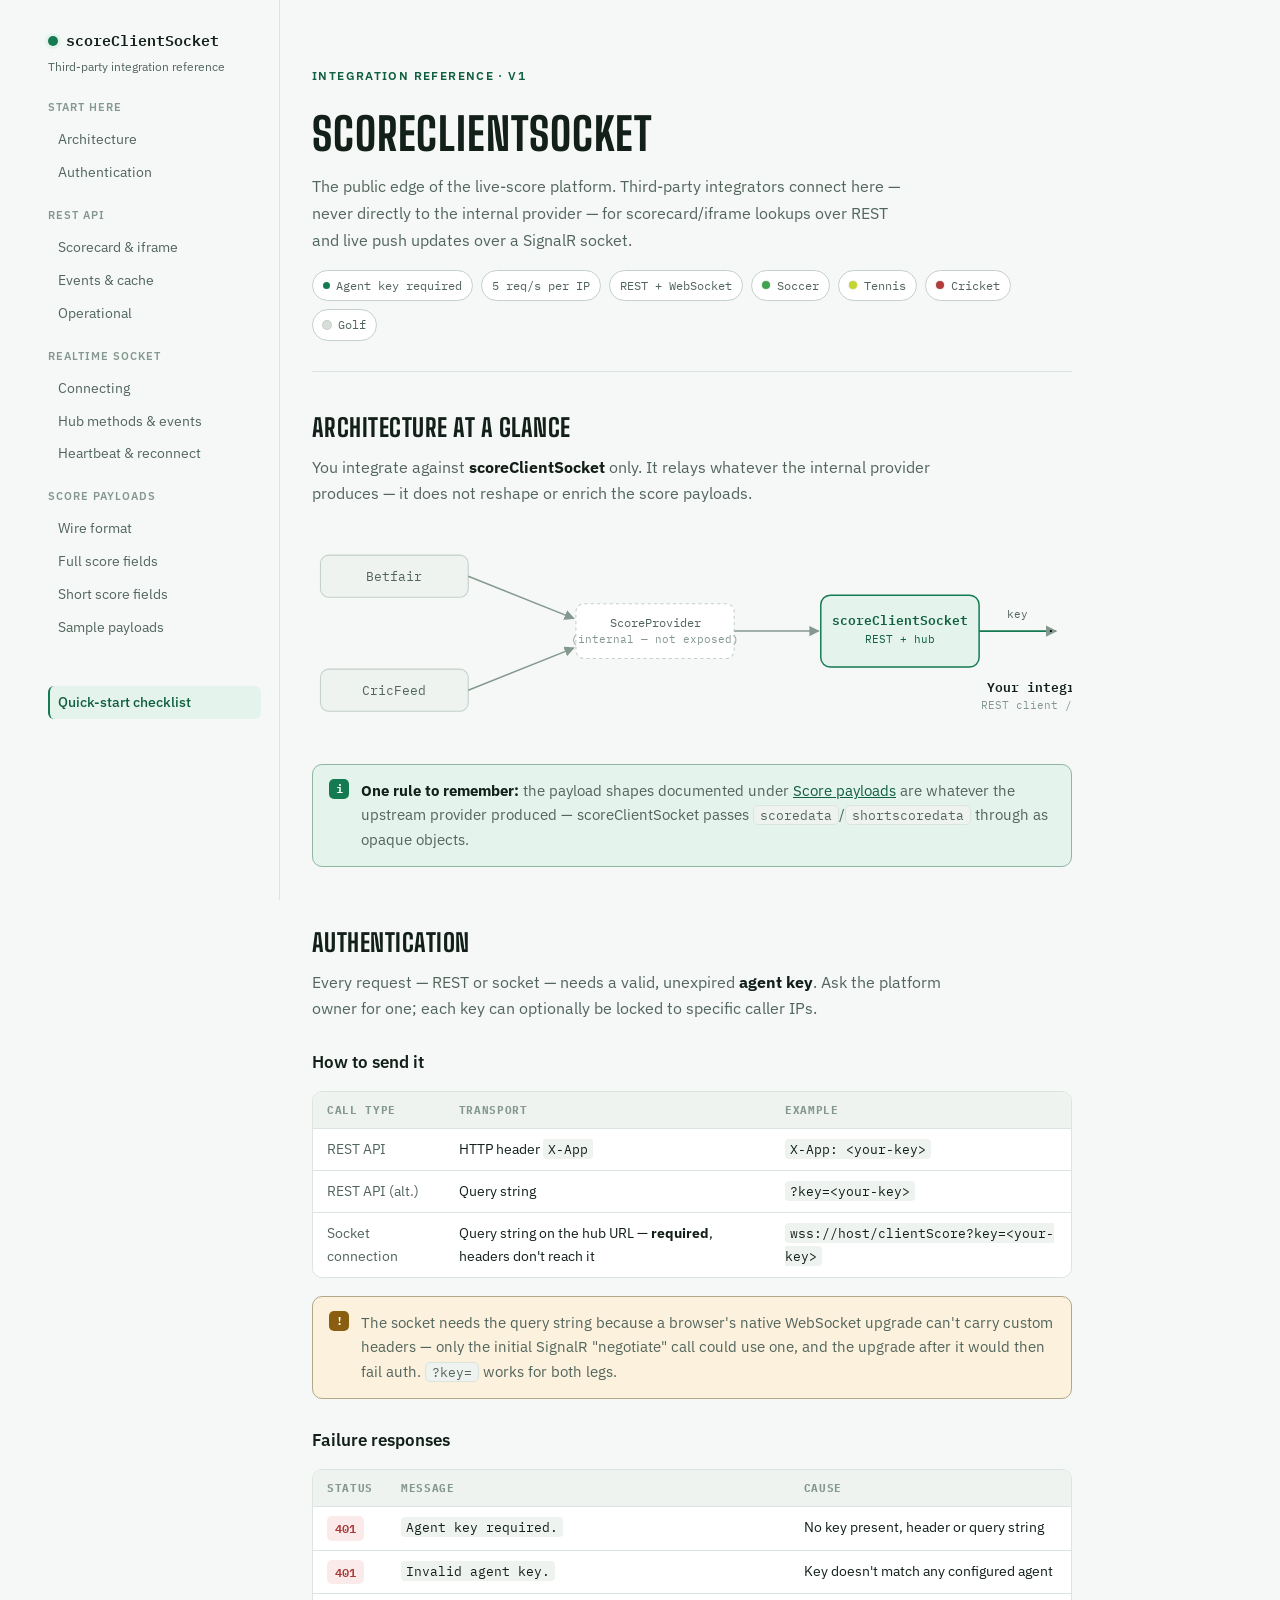
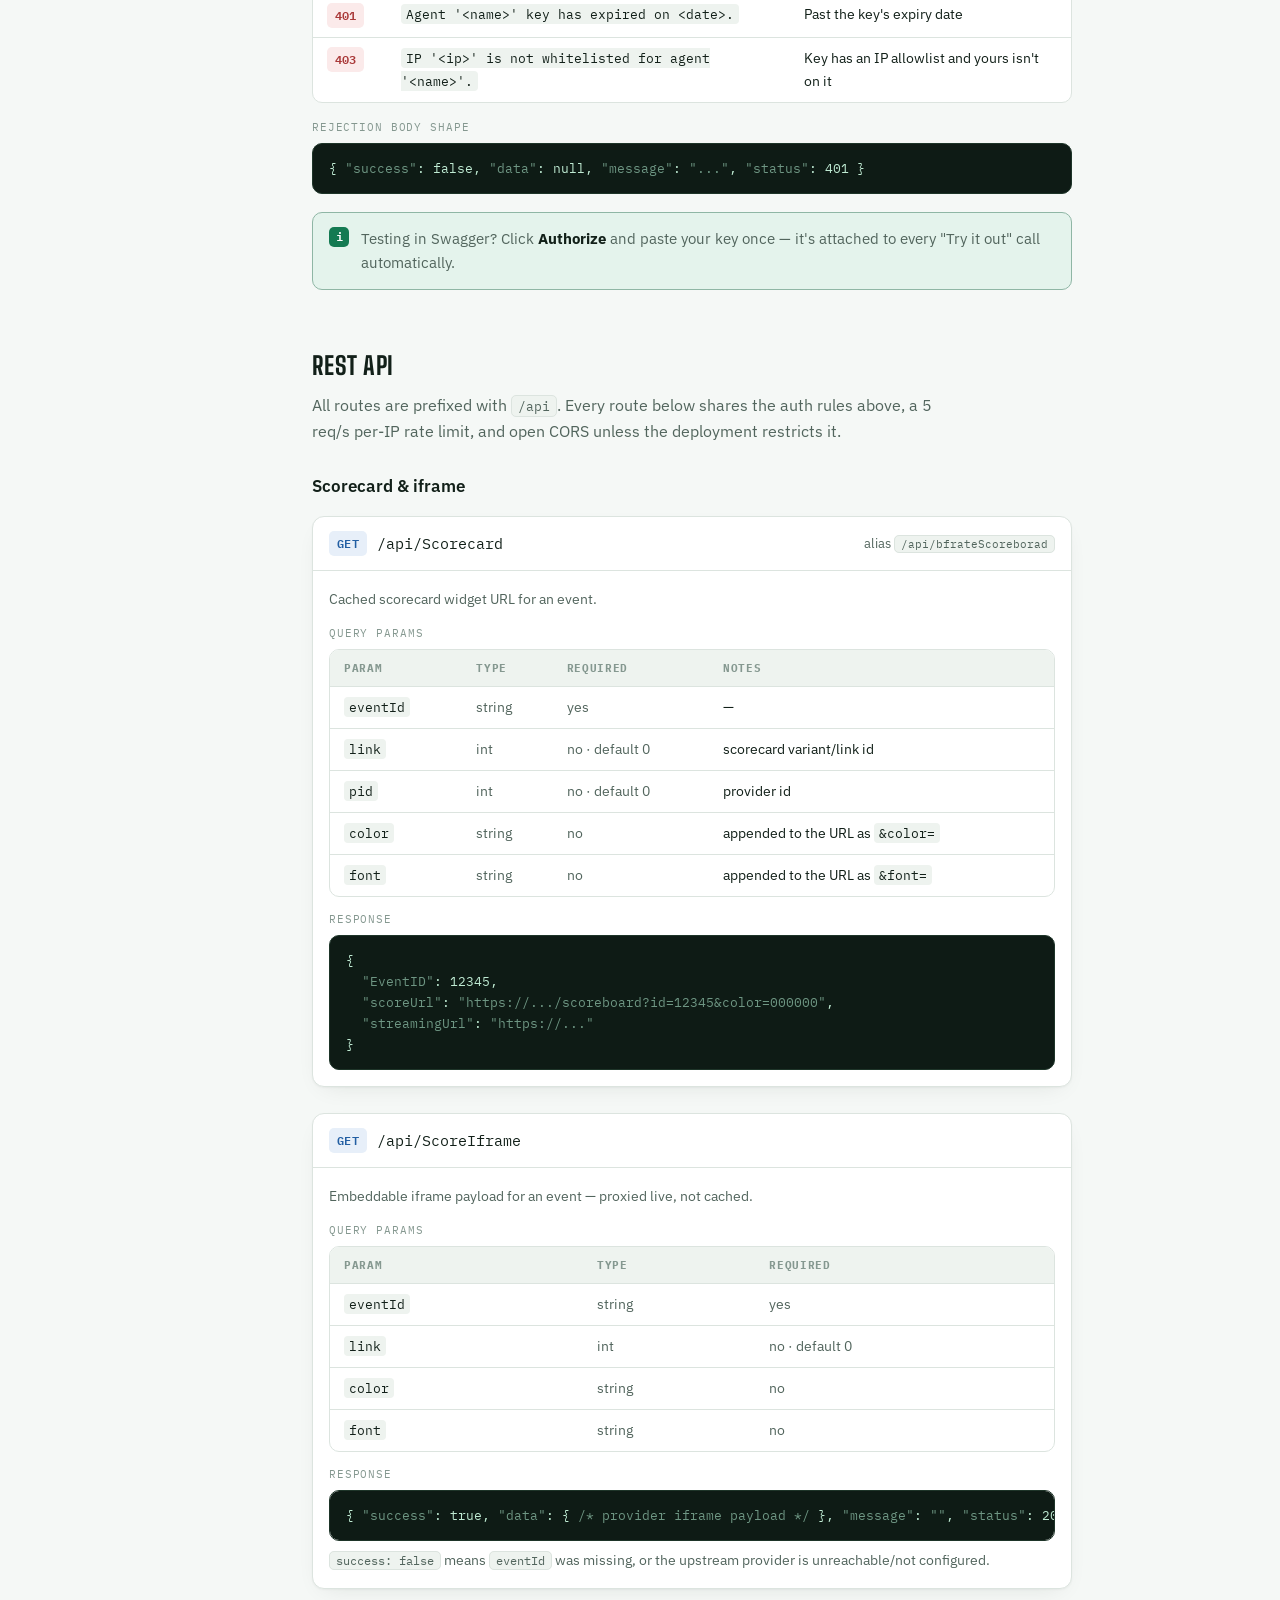
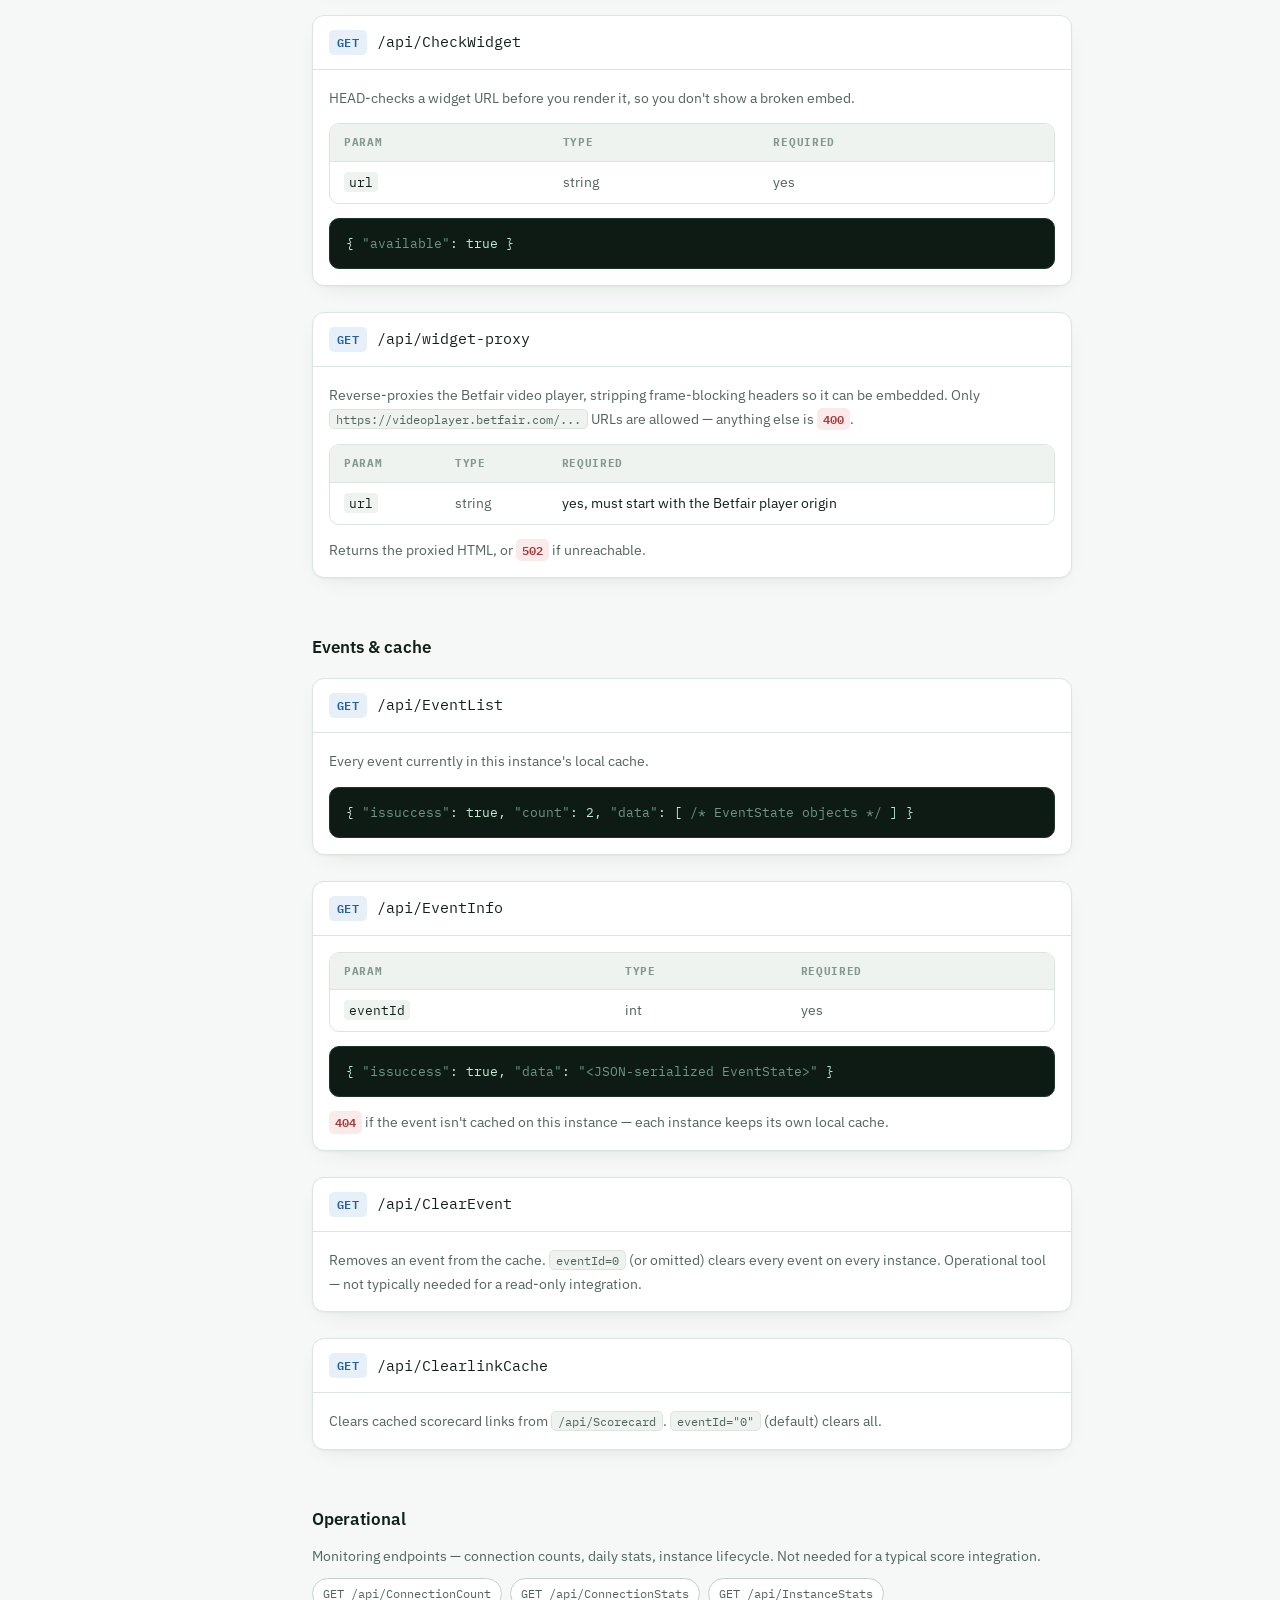
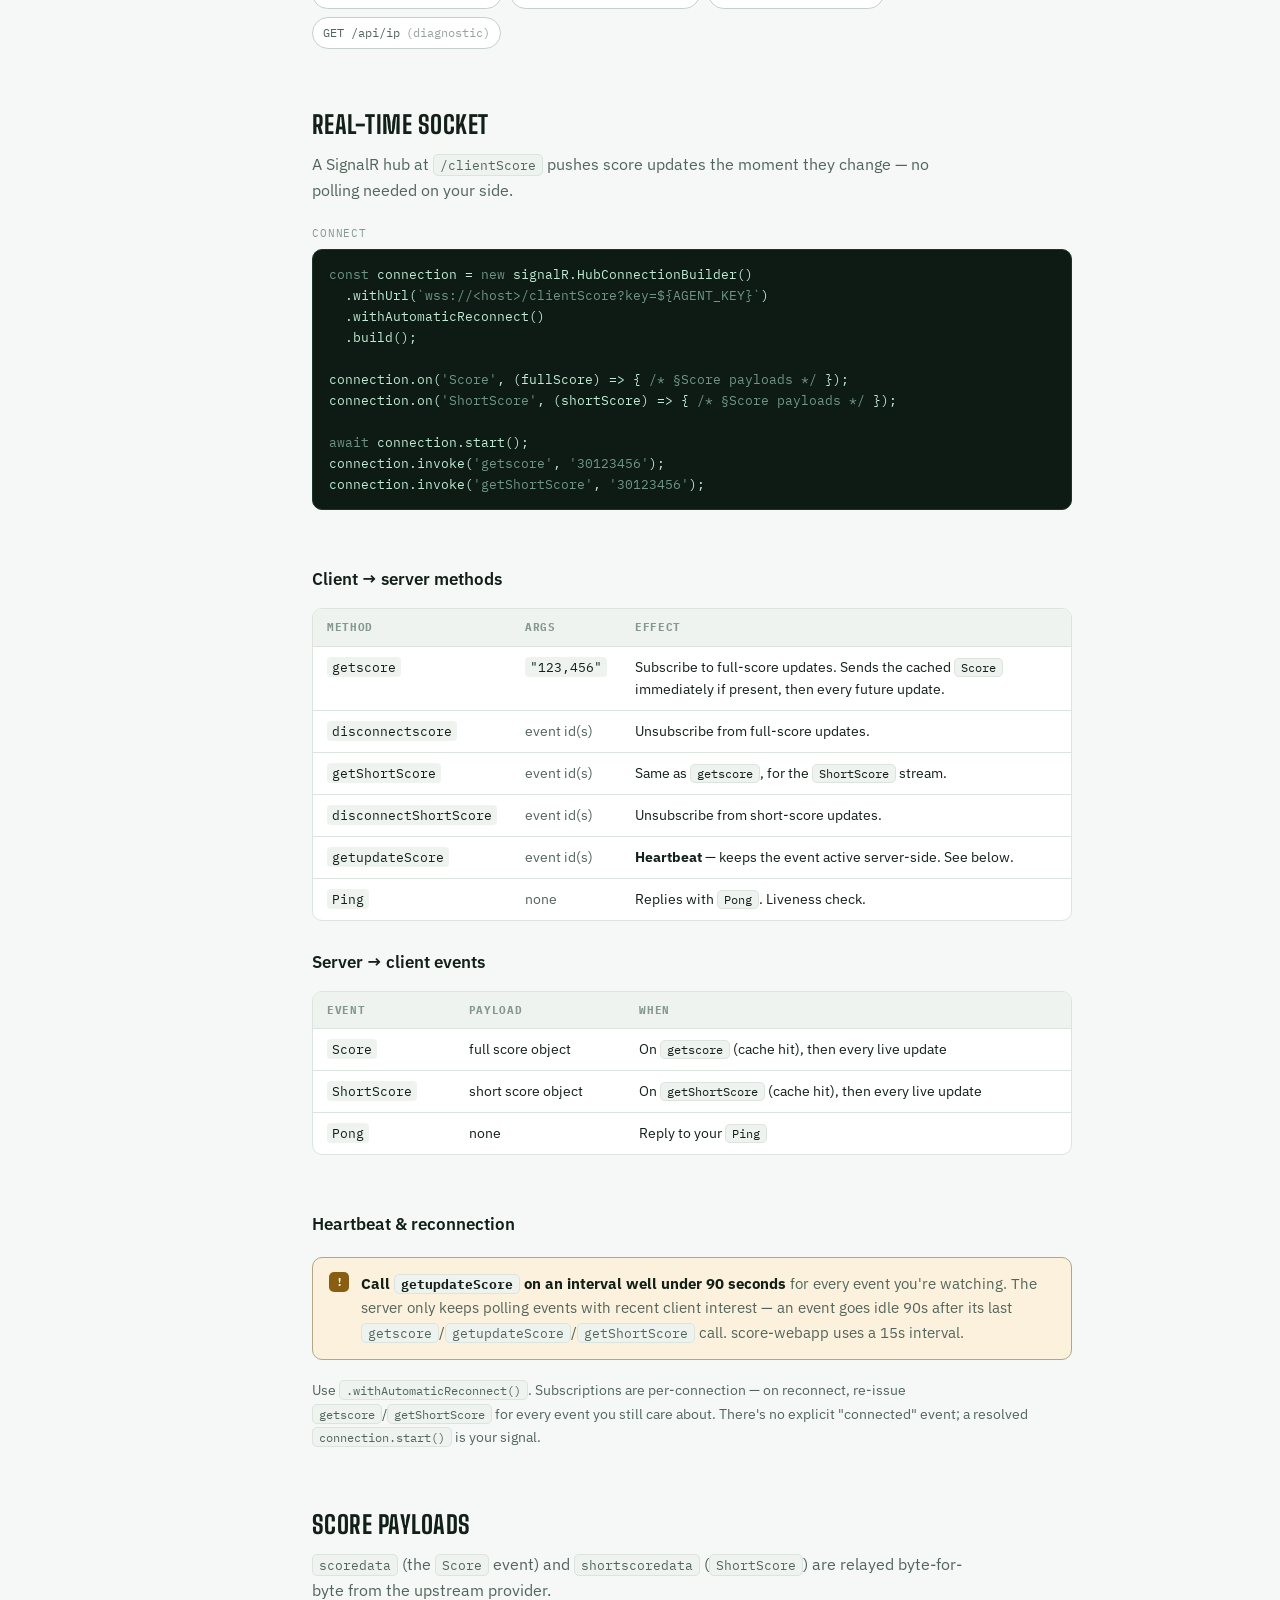
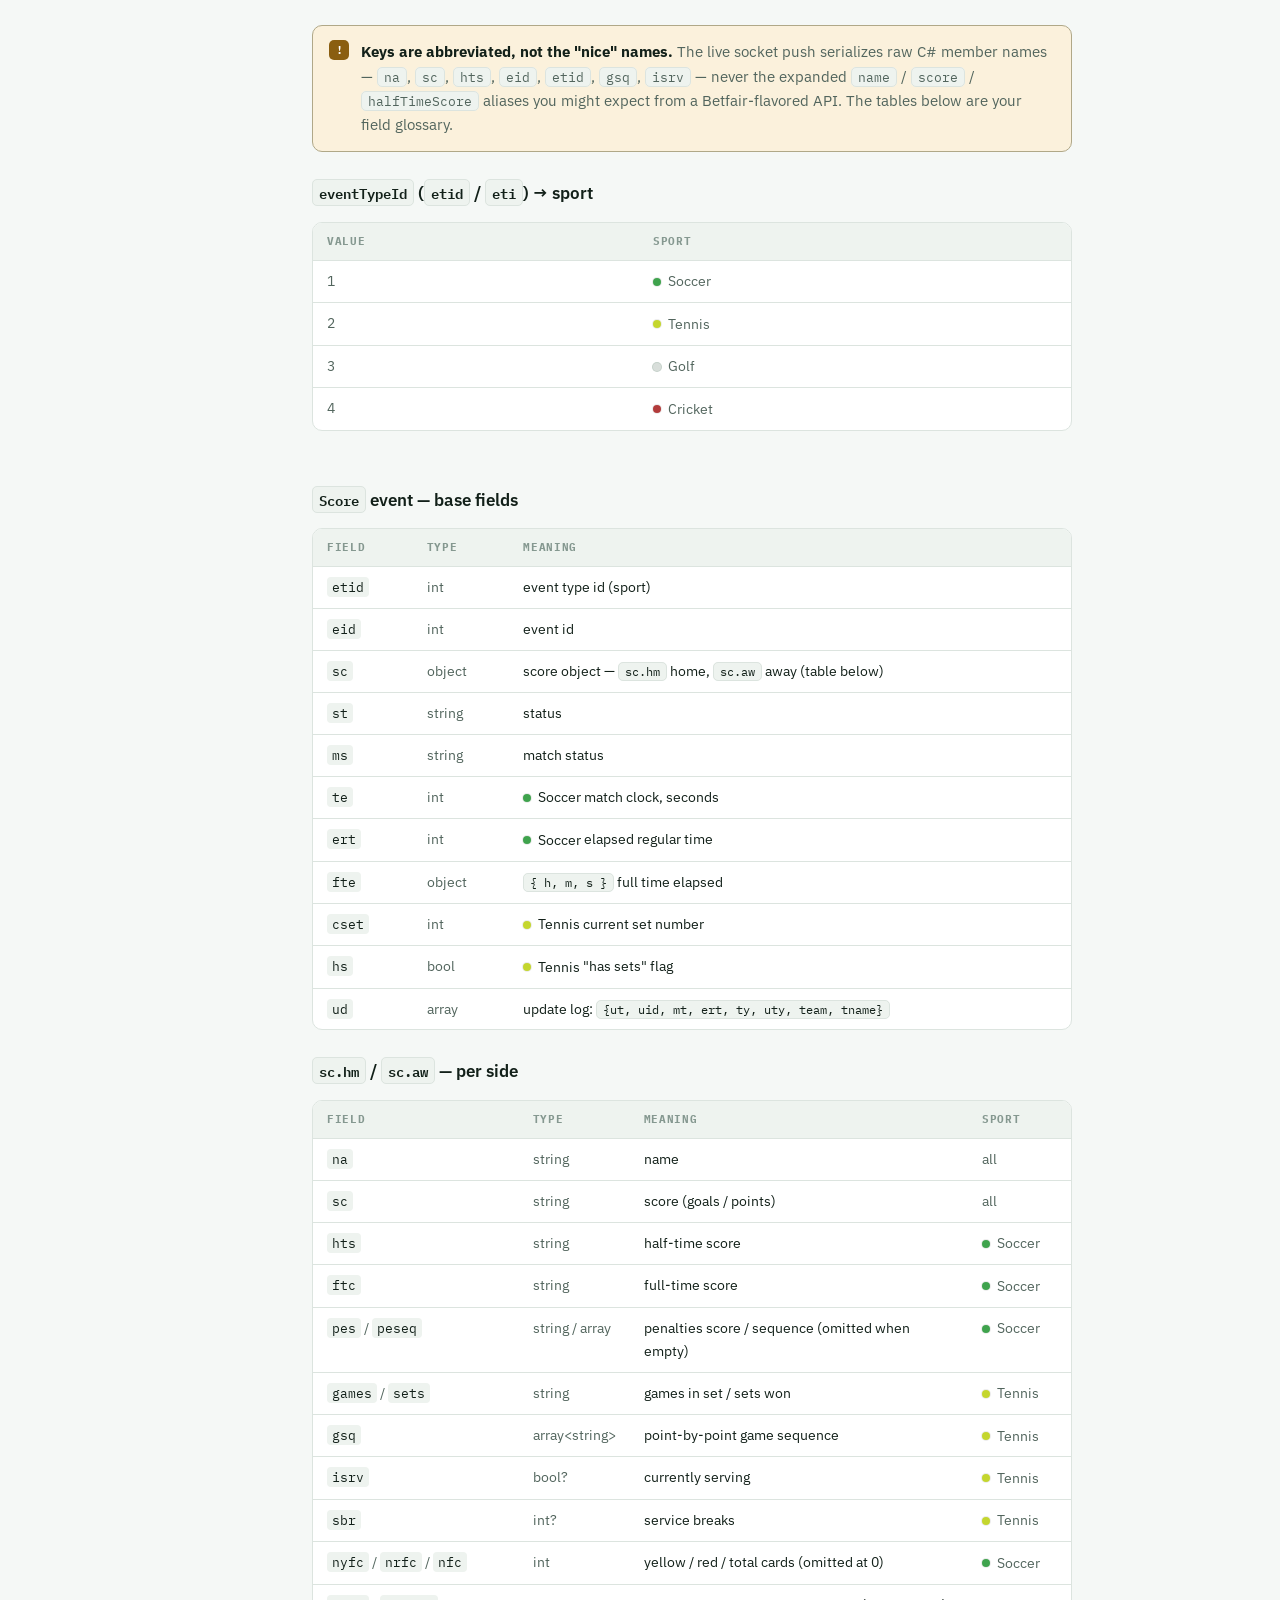
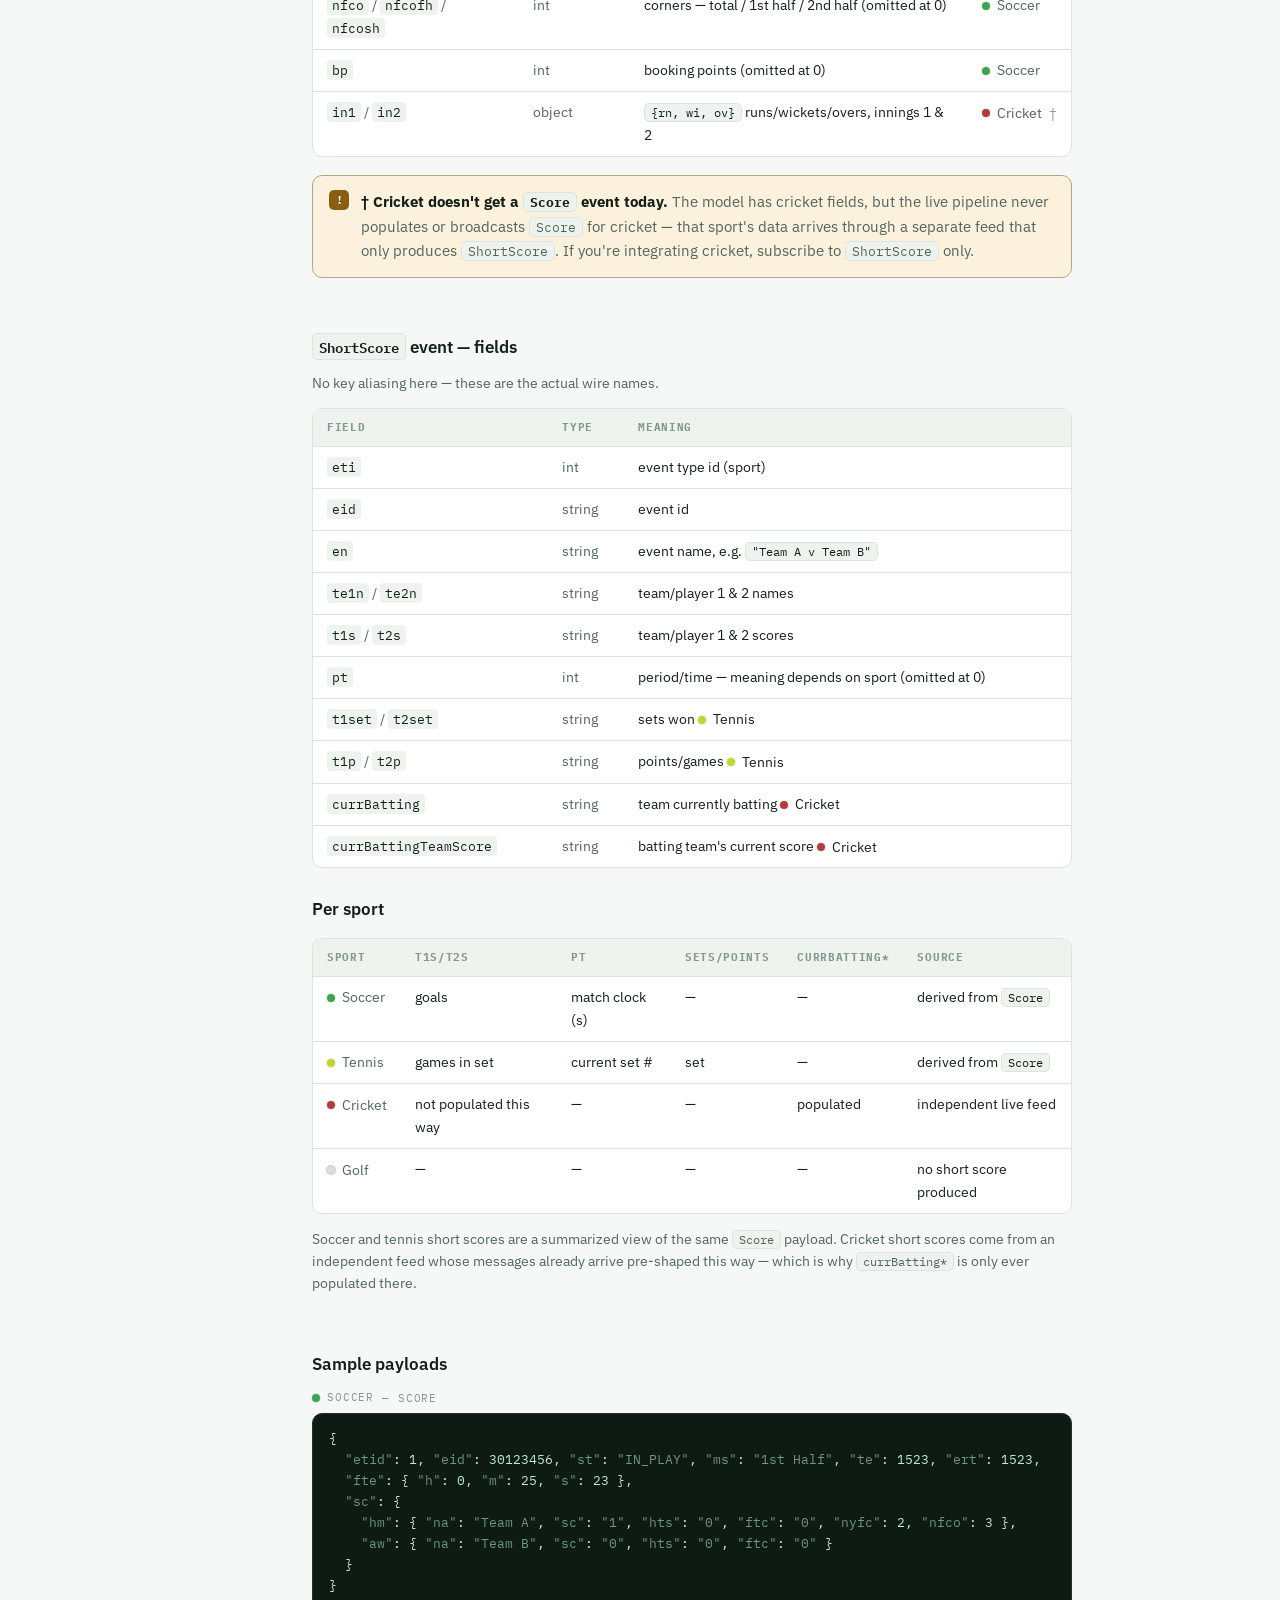
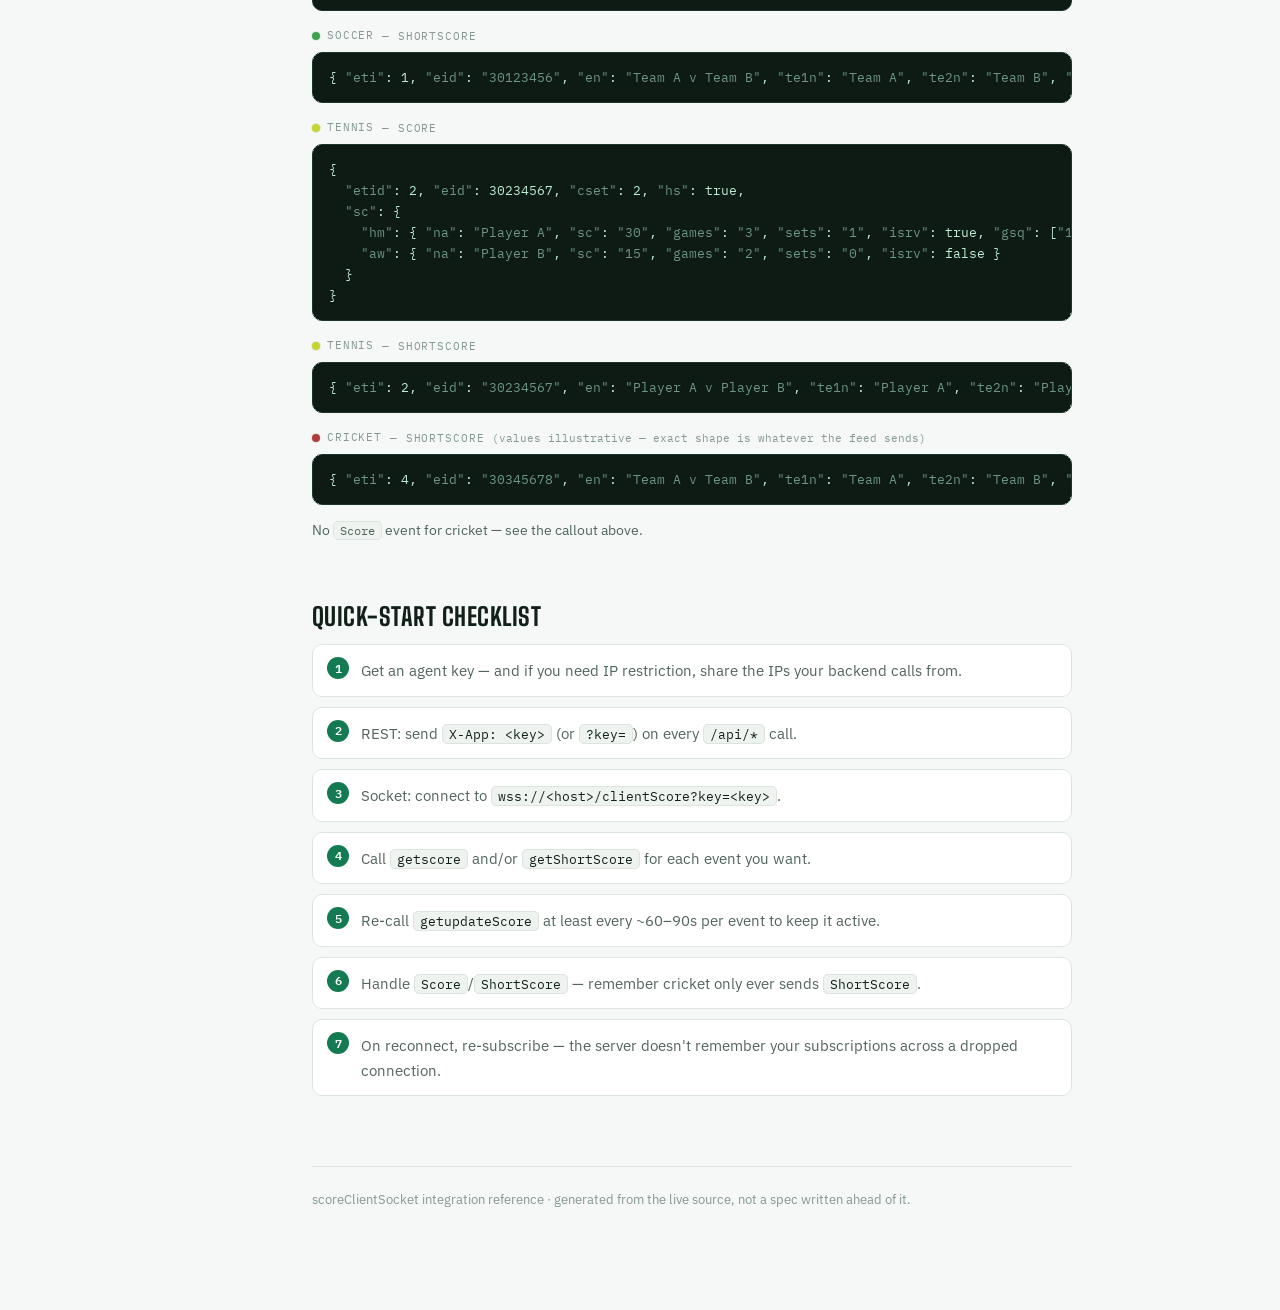
==== scoreClientSocket/wwwroot/docs/index.html @ b29fb724 "Serve the integration reference as a static page at /docs Publishes the third-party integration guid" ====
<!DOCTYPE html>
<html lang="en">
<head>
<meta charset="utf-8" />
<meta name="viewport" content="width=device-width, initial-scale=1" />
<title>scoreClientSocket — Integration Reference</title>
<meta name="description" content="REST + WebSocket integration reference for scoreClientSocket: authentication, endpoints, hub methods, and per-sport full-score / short-score field breakdowns." />
<link rel="preconnect" href="https://fonts.googleapis.com">
<link rel="stylesheet" href="https://fonts.googleapis.com/css2?family=Big+Shoulders:wght@600;700;800&family=IBM+Plex+Sans:ital,wght@0,400;0,500;0,600;1,400&family=IBM+Plex+Mono:wght@400;500;600&display=swap">
<style>
  :root{
    color-scheme: light dark;
    --ground:#F5F8F6; --surface:#FFFFFF; --surface-alt:#EEF3EF;
    --ink:#122019; --ink-muted:#52655D; --ink-faint:#859890;
    --border:#DCE4DF; --border-strong:#C4D0C9;
    --accent:#147A52; --accent-strong:#0F5F40; --accent-soft:#E4F3EC; --accent-ink:#FFFFFF;
    --code-bg:#0E1B15; --code-ink:#BFEBD3; --code-ink-dim:#6E9683; --code-border:#1E3529;
    --danger:#A93838; --danger-soft:#FBEAEA;
    --warning:#8A5E10; --warning-soft:#FBF1DC;
    --method-get:#235FA3; --method-get-soft:#E7EFF9;
    --shadow: 0 1px 2px rgba(18,32,25,.04), 0 8px 24px -12px rgba(18,32,25,.12);
    --font-display:'Big Shoulders', 'Arial Narrow', sans-serif;
    --font-body:'IBM Plex Sans', -apple-system, 'Segoe UI', sans-serif;
    --font-mono:'IBM Plex Mono', ui-monospace, 'SFMono-Regular', Consolas, monospace;
  }
  @media (prefers-color-scheme: dark){
    :root:not([data-theme="light"]){
      --ground:#0B1512; --surface:#101C17; --surface-alt:#152220;
      --ink:#E6F2EB; --ink-muted:#93A79C; --ink-faint:#5E7268;
      --border:#213229; --border-strong:#2C4136;
      --accent:#39CB8B; --accent-strong:#5EDDA3; --accent-soft:#123321; --accent-ink:#052013;
      --code-bg:#060F0B; --code-ink:#8FE6B6; --code-ink-dim:#4C7561; --code-border:#1B3327;
      --danger:#E58686; --danger-soft:#331A1B;
      --warning:#DDB35B; --warning-soft:#302511;
      --method-get:#79ADEE; --method-get-soft:#132235;
      --shadow: 0 1px 2px rgba(0,0,0,.3), 0 12px 28px -14px rgba(0,0,0,.55);
    }
  }
  :root[data-theme="dark"]{
    --ground:#0B1512; --surface:#101C17; --surface-alt:#152220;
    --ink:#E6F2EB; --ink-muted:#93A79C; --ink-faint:#5E7268;
    --border:#213229; --border-strong:#2C4136;
    --accent:#39CB8B; --accent-strong:#5EDDA3; --accent-soft:#123321; --accent-ink:#052013;
    --code-bg:#060F0B; --code-ink:#8FE6B6; --code-ink-dim:#4C7561; --code-border:#1B3327;
    --danger:#E58686; --danger-soft:#331A1B;
    --warning:#DDB35B; --warning-soft:#302511;
    --method-get:#79ADEE; --method-get-soft:#132235;
    --shadow: 0 1px 2px rgba(0,0,0,.3), 0 12px 28px -14px rgba(0,0,0,.55);
  }

  *{box-sizing:border-box;}
  html,body{ height:100%; }
  body{
    margin:0; background:var(--ground); color:var(--ink);
    font-family:var(--font-body); font-size:16px; line-height:1.65;
    -webkit-font-smoothing:antialiased;
  }
  a{ color:var(--accent-strong); }
  a:focus-visible, button:focus-visible, summary:focus-visible{ outline:2px solid var(--accent); outline-offset:2px; }
  h1,h2,h3,h4{ font-family:var(--font-display); font-weight:700; text-transform:uppercase; letter-spacing:.02em; text-wrap:balance; color:var(--ink); margin:0; }
  code, pre, .mono{ font-family:var(--font-mono); }
  .visually-hidden{ position:absolute; width:1px;height:1px;overflow:hidden;clip:rect(0,0,0,0); }

  /* ---------- Shell layout ---------- */
  .shell{ display:grid; grid-template-columns: 260px minmax(0,1fr); max-width:1240px; margin:0 auto; }
  @media (max-width: 900px){ .shell{ grid-template-columns: 1fr; } .sidenav{ display:none; } }

  .sidenav{
    position:sticky; top:0; align-self:start; height:100vh; overflow-y:auto;
    padding:28px 18px 40px 28px; border-right:1px solid var(--border);
  }
  .brand{ display:flex; align-items:baseline; gap:8px; margin-bottom:4px; }
  .brand .mark{ width:10px;height:10px;border-radius:50%;background:var(--accent); box-shadow:0 0 0 3px var(--accent-soft); flex:none; }
  .brand-name{ font-family:var(--font-mono); font-weight:600; font-size:.95rem; color:var(--ink); text-decoration:none; }
  .brand-tag{ font-size:.75rem; color:var(--ink-muted); margin:0 0 22px; }

  .navgroup{ margin-bottom:18px; }
  .navgroup-label{ font-size:.68rem; letter-spacing:.09em; text-transform:uppercase; color:var(--ink-faint); font-weight:600; margin:0 0 6px; }
  .navgroup a{
    display:block; font-size:.87rem; color:var(--ink-muted); text-decoration:none;
    padding:5px 8px; border-radius:6px; border-left:2px solid transparent;
  }
  .navgroup a:hover{ color:var(--ink); background:var(--surface-alt); }
  .navgroup a.active{ color:var(--accent-strong); border-left-color:var(--accent); background:var(--accent-soft); font-weight:500; }

  main{ padding: 28px 32px 100px; min-width:0; }
  .content{ max-width:760px; }

  /* ---------- Masthead ---------- */
  .masthead{
    display:flex; flex-direction:column; gap:16px; padding:26px 0 30px; border-bottom:1px solid var(--border); margin-bottom:36px;
  }
  .eyebrow{ font-size:.72rem; letter-spacing:.12em; text-transform:uppercase; color:var(--accent-strong); font-weight:600; }
  .masthead h1{ font-size:clamp(2.1rem,4vw,2.8rem); line-height:1; }
  .masthead p.lede{ font-family:var(--font-body); text-transform:none; letter-spacing:normal; font-weight:400; color:var(--ink-muted); font-size:1.02rem; max-width:60ch; margin:0; }
  .pillrow{ display:flex; flex-wrap:wrap; gap:8px; }
  .pill{
    display:inline-flex; align-items:center; gap:6px; font-family:var(--font-mono); font-size:.75rem;
    padding:5px 10px; border-radius:999px; border:1px solid var(--border-strong); color:var(--ink-muted); background:var(--surface);
  }
  .pill .dot{ width:7px;height:7px;border-radius:50%; flex:none; }

  /* ---------- Sections ---------- */
  section{ scroll-margin-top:24px; margin-bottom:56px; }
  section > h2{ font-size:1.55rem; margin-bottom:6px; }
  .section-intro{ color:var(--ink-muted); max-width:66ch; margin:0 0 22px; font-size:.97rem; }
  h3.sub{ font-family:var(--font-body); text-transform:none; letter-spacing:normal; font-weight:600; font-size:1.05rem; color:var(--ink); margin:28px 0 10px; }

  /* ---------- Callouts ---------- */
  .callout{ display:flex; gap:12px; padding:14px 16px; border-radius:10px; border:1px solid var(--border-strong); background:var(--surface); margin:18px 0; }
  .callout .icon{ font-family:var(--font-mono); font-weight:600; flex:none; width:20px;height:20px; border-radius:5px; display:flex; align-items:center; justify-content:center; font-size:.75rem; }
  .callout p{ margin:0; font-size:.92rem; color:var(--ink-muted); }
  .callout strong{ color:var(--ink); }
  .callout.warn{ background:var(--warning-soft); border-color: color-mix(in srgb, var(--warning) 35%, var(--border-strong)); }
  .callout.warn .icon{ background:var(--warning); color:var(--surface); }
  .callout.info{ background:var(--accent-soft); border-color: color-mix(in srgb, var(--accent) 30%, var(--border-strong)); }
  .callout.info .icon{ background:var(--accent); color:var(--accent-ink); }

  /* ---------- Tables ---------- */
  .table-wrap{ overflow-x:auto; border:1px solid var(--border); border-radius:10px; margin:14px 0 6px; background:var(--surface); }
  table{ border-collapse:collapse; width:100%; font-size:.87rem; min-width:420px; }
  thead th{
    text-align:left; font-family:var(--font-mono); font-size:.7rem; letter-spacing:.06em; text-transform:uppercase;
    color:var(--ink-faint); padding:9px 14px; border-bottom:1px solid var(--border); background:var(--surface-alt); white-space:nowrap;
  }
  tbody td{ padding:9px 14px; border-bottom:1px solid var(--border); vertical-align:top; color:var(--ink-muted); }
  tbody tr:last-child td{ border-bottom:none; }
  td code, td .fld{ font-family:var(--font-mono); font-size:.84rem; color:var(--ink); background:var(--surface-alt); padding:1px 5px; border-radius:4px; }
  td.meaning{ color:var(--ink); }
  .num{ font-variant-numeric: tabular-nums; }

  /* ---------- Sport dots ---------- */
  .sport{ display:inline-flex; align-items:center; gap:7px; white-space:nowrap; }
  .sport .dot{ width:8px;height:8px;border-radius:50%; flex:none; box-shadow:0 0 0 1px rgba(0,0,0,.08); }
  .sport.soccer .dot{ background:#3FA34D; }
  .sport.tennis .dot{ background:#C4D62E; }
  .sport.cricket .dot{ background:#B23B3B; }
  .sport.golf .dot{ background:#D8DEDA; box-shadow:0 0 0 1px var(--border-strong); }

  /* ---------- Endpoint cards ---------- */
  .endpoint{ border:1px solid var(--border); border-radius:12px; background:var(--surface); margin:16px 0 26px; box-shadow:var(--shadow); overflow:hidden; }
  .endpoint-head{ display:flex; align-items:center; gap:10px; padding:14px 16px; border-bottom:1px solid var(--border); flex-wrap:wrap; }
  .method{ font-family:var(--font-mono); font-weight:600; font-size:.72rem; letter-spacing:.04em; padding:3px 8px; border-radius:5px; background:var(--method-get-soft); color:var(--method-get); flex:none; }
  .path{ font-family:var(--font-mono); font-size:.92rem; color:var(--ink); }
  .endpoint-desc{ margin-left:auto; font-size:.82rem; color:var(--ink-muted); }
  .endpoint-body{ padding:16px; display:flex; flex-direction:column; gap:14px; }
  .endpoint-body .table-wrap{ margin:0; }
  .label-sm{ font-family:var(--font-mono); font-size:.68rem; letter-spacing:.08em; text-transform:uppercase; color:var(--ink-faint); margin:0 0 6px; }

  /* ---------- Code blocks ---------- */
  pre{
    margin:0; background:var(--code-bg); color:var(--code-ink); border:1px solid var(--code-border);
    border-radius:10px; padding:14px 16px; overflow-x:auto; font-size:.82rem; line-height:1.6;
  }
  pre .k{ color:var(--code-ink-dim); }
  code.inline{ font-family:var(--font-mono); background:var(--surface-alt); border:1px solid var(--border); padding:1px 6px; border-radius:5px; font-size:.85em; }

  /* ---------- Status chips ---------- */
  .status{ display:inline-flex; align-items:center; gap:6px; font-family:var(--font-mono); font-size:.78rem; font-weight:600; padding:2px 8px; border-radius:5px; }
  .status.ok{ background:var(--accent-soft); color:var(--accent-strong); }
  .status.err{ background:var(--danger-soft); color:var(--danger); }

  /* ---------- Flow diagram ---------- */
  .flow{ width:100%; height:auto; margin:6px 0 4px; }
  .flow text{ font-family:var(--font-mono); }

  /* ---------- Checklist ---------- */
  .checklist{ list-style:none; margin:0; padding:0; display:flex; flex-direction:column; gap:10px; counter-reset:step; }
  .checklist li{ display:flex; gap:12px; padding:12px 14px; border:1px solid var(--border); border-radius:10px; background:var(--surface); }
  .checklist li::before{ counter-increment:step; content: counter(step); font-family:var(--font-mono); font-weight:600; font-size:.78rem; color:var(--accent-ink); background:var(--accent); width:22px;height:22px;border-radius:50%; display:flex; align-items:center; justify-content:center; flex:none; }
  .checklist span{ font-size:.93rem; color:var(--ink-muted); padding-top:2px; }
  .checklist code.inline{ color:var(--ink); }

  footer{ margin-top:70px; padding-top:22px; border-top:1px solid var(--border); color:var(--ink-faint); font-size:.8rem; }

  @media (prefers-reduced-motion: reduce){ * { scroll-behavior:auto !important; } }
  html{ scroll-behavior:smooth; }
</style>
</head>
<body>

<div class="shell">
  <nav class="sidenav" aria-label="Sections">
    <a class="brand" href="#top" style="text-decoration:none;"><span class="mark" aria-hidden="true"></span><span class="brand-name">scoreClientSocket</span></a>
    <p class="brand-tag">Third-party integration reference</p>

    <div class="navgroup">
      <p class="navgroup-label">Start here</p>
      <a href="#architecture">Architecture</a>
      <a href="#auth">Authentication</a>
    </div>
    <div class="navgroup">
      <p class="navgroup-label">REST API</p>
      <a href="#rest-scorecard">Scorecard &amp; iframe</a>
      <a href="#rest-events">Events &amp; cache</a>
      <a href="#rest-ops">Operational</a>
    </div>
    <div class="navgroup">
      <p class="navgroup-label">Realtime socket</p>
      <a href="#connecting">Connecting</a>
      <a href="#hub-methods">Hub methods &amp; events</a>
      <a href="#heartbeat">Heartbeat &amp; reconnect</a>
    </div>
    <div class="navgroup">
      <p class="navgroup-label">Score payloads</p>
      <a href="#wire-format">Wire format</a>
      <a href="#fullscore">Full score fields</a>
      <a href="#shortscore">Short score fields</a>
      <a href="#samples">Sample payloads</a>
    </div>
    <div class="navgroup">
      <p class="navgroup-label">&nbsp;</p>
      <a href="#quickstart">Quick-start checklist</a>
    </div>
  </nav>

  <main>
    <div class="content" id="top">

      <header class="masthead">
        <p class="eyebrow">Integration reference · v1</p>
        <h1>scoreClientSocket</h1>
        <p class="lede">The public edge of the live-score platform. Third-party integrators connect here — never directly to the internal provider — for scorecard/iframe lookups over REST and live push updates over a SignalR socket.</p>
        <div class="pillrow">
          <span class="pill"><span class="dot" style="background:var(--accent)"></span>Agent key required</span>
          <span class="pill">5 req/s per IP</span>
          <span class="pill">REST + WebSocket</span>
          <span class="pill sport soccer"><span class="dot"></span>Soccer</span>
          <span class="pill sport tennis"><span class="dot"></span>Tennis</span>
          <span class="pill sport cricket"><span class="dot"></span>Cricket</span>
          <span class="pill sport golf"><span class="dot"></span>Golf</span>
        </div>
      </header>

      <!-- ===================== ARCHITECTURE ===================== -->
      <section id="architecture">
        <h2>Architecture at a glance</h2>
        <p class="section-intro">You integrate against <strong style="color:var(--ink)">scoreClientSocket</strong> only. It relays whatever the internal provider produces — it does not reshape or enrich the score payloads.</p>

        <svg class="flow" viewBox="0 0 720 190" role="img" aria-labelledby="flowTitle flowDesc">
          <title id="flowTitle">Data flow</title>
          <desc id="flowDesc">Betfair and CricFeed feed an internal ScoreProvider service, which pushes to scoreClientSocket, which you connect to over REST and WebSocket.</desc>
          <defs>
            <marker id="arrow" viewBox="0 0 10 10" refX="9" refY="5" markerWidth="7" markerHeight="7" orient="auto-start-reverse">
              <path d="M0,0 L10,5 L0,10 z" fill="var(--ink-faint)"></path>
            </marker>
          </defs>
          <!-- sources -->
          <rect x="8" y="20" width="140" height="40" rx="8" fill="var(--surface-alt)" stroke="var(--border-strong)"></rect>
          <text x="78" y="45" text-anchor="middle" font-size="12" fill="var(--ink-muted)">Betfair</text>
          <rect x="8" y="128" width="140" height="40" rx="8" fill="var(--surface-alt)" stroke="var(--border-strong)"></rect>
          <text x="78" y="153" text-anchor="middle" font-size="12" fill="var(--ink-muted)">CricFeed</text>

          <line x1="148" y1="40" x2="248" y2="80" stroke="var(--ink-faint)" stroke-width="1.4" marker-end="url(#arrow)"></line>
          <line x1="148" y1="148" x2="248" y2="108" stroke="var(--ink-faint)" stroke-width="1.4" marker-end="url(#arrow)"></line>

          <!-- internal provider -->
          <rect x="250" y="66" width="150" height="52" rx="8" fill="var(--surface)" stroke="var(--border-strong)" stroke-dasharray="3 3"></rect>
          <text x="325" y="88" text-anchor="middle" font-size="11.5" fill="var(--ink-muted)">ScoreProvider</text>
          <text x="325" y="103" text-anchor="middle" font-size="10" fill="var(--ink-faint)">(internal — not exposed)</text>

          <line x1="400" y1="92" x2="480" y2="92" stroke="var(--ink-faint)" stroke-width="1.4" marker-end="url(#arrow)"></line>

          <!-- scoreClientSocket -->
          <rect x="482" y="58" width="150" height="68" rx="9" fill="var(--accent-soft)" stroke="var(--accent)" stroke-width="1.4"></rect>
          <text x="557" y="86" text-anchor="middle" font-size="12.5" font-weight="600" fill="var(--accent-strong)" font-family="var(--font-mono)">scoreClientSocket</text>
          <text x="557" y="103" text-anchor="middle" font-size="10" fill="var(--accent-strong)">REST + hub</text>

          <line x1="632" y1="92" x2="705" y2="92" stroke="var(--accent)" stroke-width="1.6" marker-end="url(#arrow)"></line>
          <text x="668" y="80" text-anchor="middle" font-size="10.5" fill="var(--ink-muted)">key</text>

          <!-- you -->
          <circle cx="700" cy="92" r="1"></circle>
          <text x="700" y="150" text-anchor="middle" font-size="12" font-weight="600" fill="var(--ink)">Your integration</text>
          <text x="700" y="166" text-anchor="middle" font-size="10" fill="var(--ink-faint)">REST client / socket</text>
        </svg>

        <div class="callout info">
          <span class="icon" aria-hidden="true">i</span>
          <p><strong>One rule to remember:</strong> the payload shapes documented under <a href="#fullscore">Score payloads</a> are whatever the upstream provider produced — scoreClientSocket passes <code class="inline">scoredata</code>/<code class="inline">shortscoredata</code> through as opaque objects.</p>
        </div>
      </section>

      <!-- ===================== AUTH ===================== -->
      <section id="auth">
        <h2>Authentication</h2>
        <p class="section-intro">Every request — REST or socket — needs a valid, unexpired <strong style="color:var(--ink)">agent key</strong>. Ask the platform owner for one; each key can optionally be locked to specific caller IPs.</p>

        <h3 class="sub">How to send it</h3>
        <div class="table-wrap"><table>
          <thead><tr><th>Call type</th><th>Transport</th><th>Example</th></tr></thead>
          <tbody>
            <tr><td>REST API</td><td class="meaning">HTTP header <code class="fld">X-App</code></td><td><code class="fld">X-App: &lt;your-key&gt;</code></td></tr>
            <tr><td>REST API (alt.)</td><td class="meaning">Query string</td><td><code class="fld">?key=&lt;your-key&gt;</code></td></tr>
            <tr><td>Socket connection</td><td class="meaning">Query string on the hub URL — <strong style="color:var(--ink)">required</strong>, headers don't reach it</td><td><code class="fld">wss://host/clientScore?key=&lt;your-key&gt;</code></td></tr>
          </tbody>
        </table></div>

        <div class="callout warn">
          <span class="icon" aria-hidden="true">!</span>
          <p>The socket needs the query string because a browser's native WebSocket upgrade can't carry custom headers — only the initial SignalR "negotiate" call could use one, and the upgrade after it would then fail auth. <code class="inline">?key=</code> works for both legs.</p>
        </div>

        <h3 class="sub">Failure responses</h3>
        <div class="table-wrap"><table>
          <thead><tr><th>Status</th><th>Message</th><th>Cause</th></tr></thead>
          <tbody>
            <tr><td><span class="status err">401</span></td><td><code class="fld">Agent key required.</code></td><td class="meaning">No key present, header or query string</td></tr>
            <tr><td><span class="status err">401</span></td><td><code class="fld">Invalid agent key.</code></td><td class="meaning">Key doesn't match any configured agent</td></tr>
            <tr><td><span class="status err">401</span></td><td><code class="fld">Agent '&lt;name&gt;' key has expired on &lt;date&gt;.</code></td><td class="meaning">Past the key's expiry date</td></tr>
            <tr><td><span class="status err">403</span></td><td><code class="fld">IP '&lt;ip&gt;' is not whitelisted for agent '&lt;name&gt;'.</code></td><td class="meaning">Key has an IP allowlist and yours isn't on it</td></tr>
          </tbody>
        </table></div>

        <p class="label-sm" style="margin-top:16px;">Rejection body shape</p>
        <pre><code>{ <span class="k">"success"</span>: false, <span class="k">"data"</span>: null, <span class="k">"message"</span>: <span class="k">"..."</span>, <span class="k">"status"</span>: 401 }</code></pre>

        <div class="callout info">
          <span class="icon" aria-hidden="true">i</span>
          <p>Testing in Swagger? Click <strong style="color:var(--ink)">Authorize</strong> and paste your key once — it's attached to every "Try it out" call automatically.</p>
        </div>
      </section>

      <!-- ===================== REST ===================== -->
      <section id="rest-scorecard">
        <h2>REST API</h2>
        <p class="section-intro">All routes are prefixed with <code class="inline">/api</code>. Every route below shares the auth rules above, a 5 req/s per-IP rate limit, and open CORS unless the deployment restricts it.</p>

        <h3 class="sub" id="rest-scorecard-h">Scorecard &amp; iframe</h3>

        <div class="endpoint">
          <div class="endpoint-head"><span class="method">GET</span><span class="path">/api/Scorecard</span><span class="endpoint-desc">alias <code class="inline">/api/bfrateScoreborad</code></span></div>
          <div class="endpoint-body">
            <p style="margin:0;font-size:.9rem;color:var(--ink-muted);">Cached scorecard widget URL for an event.</p>
            <div>
              <p class="label-sm">Query params</p>
              <div class="table-wrap"><table>
                <thead><tr><th>Param</th><th>Type</th><th>Required</th><th>Notes</th></tr></thead>
                <tbody>
                  <tr><td><code class="fld">eventId</code></td><td>string</td><td>yes</td><td class="meaning">—</td></tr>
                  <tr><td><code class="fld">link</code></td><td>int</td><td>no · default 0</td><td class="meaning">scorecard variant/link id</td></tr>
                  <tr><td><code class="fld">pid</code></td><td>int</td><td>no · default 0</td><td class="meaning">provider id</td></tr>
                  <tr><td><code class="fld">color</code></td><td>string</td><td>no</td><td class="meaning">appended to the URL as <code class="fld">&amp;color=</code></td></tr>
                  <tr><td><code class="fld">font</code></td><td>string</td><td>no</td><td class="meaning">appended to the URL as <code class="fld">&amp;font=</code></td></tr>
                </tbody>
              </table></div>
            </div>
            <div>
              <p class="label-sm">Response</p>
              <pre><code>{
  <span class="k">"EventID"</span>: 12345,
  <span class="k">"scoreUrl"</span>: <span class="k">"https://.../scoreboard?id=12345&color=000000"</span>,
  <span class="k">"streamingUrl"</span>: <span class="k">"https://..."</span>
}</code></pre>
            </div>
          </div>
        </div>

        <div class="endpoint">
          <div class="endpoint-head"><span class="method">GET</span><span class="path">/api/ScoreIframe</span></div>
          <div class="endpoint-body">
            <p style="margin:0;font-size:.9rem;color:var(--ink-muted);">Embeddable iframe payload for an event — proxied live, not cached.</p>
            <div>
              <p class="label-sm">Query params</p>
              <div class="table-wrap"><table>
                <thead><tr><th>Param</th><th>Type</th><th>Required</th></tr></thead>
                <tbody>
                  <tr><td><code class="fld">eventId</code></td><td>string</td><td>yes</td></tr>
                  <tr><td><code class="fld">link</code></td><td>int</td><td>no · default 0</td></tr>
                  <tr><td><code class="fld">color</code></td><td>string</td><td>no</td></tr>
                  <tr><td><code class="fld">font</code></td><td>string</td><td>no</td></tr>
                </tbody>
              </table></div>
            </div>
            <div>
              <p class="label-sm">Response</p>
              <pre><code>{ <span class="k">"success"</span>: true, <span class="k">"data"</span>: { <span class="k">/* provider iframe payload */</span> }, <span class="k">"message"</span>: <span class="k">""</span>, <span class="k">"status"</span>: 200 }</code></pre>
              <p style="font-size:.85rem;color:var(--ink-muted);margin:8px 0 0;"><code class="inline">success: false</code> means <code class="inline">eventId</code> was missing, or the upstream provider is unreachable/not configured.</p>
            </div>
          </div>
        </div>

        <div class="endpoint">
          <div class="endpoint-head"><span class="method">GET</span><span class="path">/api/CheckWidget</span></div>
          <div class="endpoint-body">
            <p style="margin:0;font-size:.9rem;color:var(--ink-muted);">HEAD-checks a widget URL before you render it, so you don't show a broken embed.</p>
            <div class="table-wrap"><table>
              <thead><tr><th>Param</th><th>Type</th><th>Required</th></tr></thead>
              <tbody><tr><td><code class="fld">url</code></td><td>string</td><td>yes</td></tr></tbody>
            </table></div>
            <pre><code>{ <span class="k">"available"</span>: true }</code></pre>
          </div>
        </div>

        <div class="endpoint">
          <div class="endpoint-head"><span class="method">GET</span><span class="path">/api/widget-proxy</span></div>
          <div class="endpoint-body">
            <p style="margin:0;font-size:.9rem;color:var(--ink-muted);">Reverse-proxies the Betfair video player, stripping frame-blocking headers so it can be embedded. Only <code class="inline">https://videoplayer.betfair.com/...</code> URLs are allowed — anything else is <span class="status err" style="padding:1px 6px;">400</span>.</p>
            <div class="table-wrap"><table>
              <thead><tr><th>Param</th><th>Type</th><th>Required</th></tr></thead>
              <tbody><tr><td><code class="fld">url</code></td><td>string</td><td class="meaning">yes, must start with the Betfair player origin</td></tr></tbody>
            </table></div>
            <p style="font-size:.85rem;color:var(--ink-muted);margin:0;">Returns the proxied HTML, or <span class="status err" style="padding:1px 6px;">502</span> if unreachable.</p>
          </div>
        </div>
      </section>

      <section id="rest-events">
        <h3 class="sub">Events &amp; cache</h3>

        <div class="endpoint">
          <div class="endpoint-head"><span class="method">GET</span><span class="path">/api/EventList</span></div>
          <div class="endpoint-body">
            <p style="margin:0;font-size:.9rem;color:var(--ink-muted);">Every event currently in this instance's local cache.</p>
            <pre><code>{ <span class="k">"issuccess"</span>: true, <span class="k">"count"</span>: 2, <span class="k">"data"</span>: [ <span class="k">/* EventState objects */</span> ] }</code></pre>
          </div>
        </div>

        <div class="endpoint">
          <div class="endpoint-head"><span class="method">GET</span><span class="path">/api/EventInfo</span></div>
          <div class="endpoint-body">
            <div class="table-wrap"><table>
              <thead><tr><th>Param</th><th>Type</th><th>Required</th></tr></thead>
              <tbody><tr><td><code class="fld">eventId</code></td><td>int</td><td>yes</td></tr></tbody>
            </table></div>
            <pre><code>{ <span class="k">"issuccess"</span>: true, <span class="k">"data"</span>: <span class="k">"&lt;JSON-serialized EventState&gt;"</span> }</code></pre>
            <p style="font-size:.85rem;color:var(--ink-muted);margin:0;"><span class="status err" style="padding:1px 6px;">404</span> if the event isn't cached on this instance — each instance keeps its own local cache.</p>
          </div>
        </div>

        <div class="endpoint">
          <div class="endpoint-head"><span class="method">GET</span><span class="path">/api/ClearEvent</span></div>
          <div class="endpoint-body">
            <p style="margin:0;font-size:.9rem;color:var(--ink-muted);">Removes an event from the cache. <code class="inline">eventId=0</code> (or omitted) clears every event on every instance. Operational tool — not typically needed for a read-only integration.</p>
          </div>
        </div>

        <div class="endpoint">
          <div class="endpoint-head"><span class="method">GET</span><span class="path">/api/ClearlinkCache</span></div>
          <div class="endpoint-body">
            <p style="margin:0;font-size:.9rem;color:var(--ink-muted);">Clears cached scorecard links from <code class="inline">/api/Scorecard</code>. <code class="inline">eventId="0"</code> (default) clears all.</p>
          </div>
        </div>
      </section>

      <section id="rest-ops">
        <h3 class="sub">Operational</h3>
        <p style="font-size:.9rem;color:var(--ink-muted);margin:0 0 10px;">Monitoring endpoints — connection counts, daily stats, instance lifecycle. Not needed for a typical score integration.</p>
        <div class="pillrow">
          <span class="pill">GET /api/ConnectionCount</span>
          <span class="pill">GET /api/ConnectionStats</span>
          <span class="pill">GET /api/InstanceStats</span>
          <span class="pill">GET /api/ip <span style="opacity:.6">(diagnostic)</span></span>
        </div>
      </section>

      <!-- ===================== SOCKET ===================== -->
      <section id="connecting">
        <h2>Real-time socket</h2>
        <p class="section-intro">A SignalR hub at <code class="inline">/clientScore</code> pushes score updates the moment they change — no polling needed on your side.</p>

        <p class="label-sm">Connect</p>
        <pre><code><span class="k">const</span> connection = <span class="k">new</span> signalR.HubConnectionBuilder()
  .withUrl(<span class="k">`wss://&lt;host&gt;/clientScore?key=${AGENT_KEY}`</span>)
  .withAutomaticReconnect()
  .build();

connection.on(<span class="k">'Score'</span>, (fullScore) =&gt; { <span class="k">/* §Score payloads */</span> });
connection.on(<span class="k">'ShortScore'</span>, (shortScore) =&gt; { <span class="k">/* §Score payloads */</span> });

<span class="k">await</span> connection.start();
connection.invoke(<span class="k">'getscore'</span>, <span class="k">'30123456'</span>);
connection.invoke(<span class="k">'getShortScore'</span>, <span class="k">'30123456'</span>);</code></pre>
      </section>

      <section id="hub-methods">
        <h3 class="sub">Client → server methods</h3>
        <div class="table-wrap"><table>
          <thead><tr><th>Method</th><th>Args</th><th>Effect</th></tr></thead>
          <tbody>
            <tr><td><code class="fld">getscore</code></td><td><code class="fld">"123,456"</code></td><td class="meaning">Subscribe to full-score updates. Sends the cached <code class="inline">Score</code> immediately if present, then every future update.</td></tr>
            <tr><td><code class="fld">disconnectscore</code></td><td>event id(s)</td><td class="meaning">Unsubscribe from full-score updates.</td></tr>
            <tr><td><code class="fld">getShortScore</code></td><td>event id(s)</td><td class="meaning">Same as <code class="inline">getscore</code>, for the <code class="inline">ShortScore</code> stream.</td></tr>
            <tr><td><code class="fld">disconnectShortScore</code></td><td>event id(s)</td><td class="meaning">Unsubscribe from short-score updates.</td></tr>
            <tr><td><code class="fld">getupdateScore</code></td><td>event id(s)</td><td class="meaning"><strong style="color:var(--ink)">Heartbeat</strong> — keeps the event active server-side. See below.</td></tr>
            <tr><td><code class="fld">Ping</code></td><td>none</td><td class="meaning">Replies with <code class="inline">Pong</code>. Liveness check.</td></tr>
          </tbody>
        </table></div>

        <h3 class="sub">Server → client events</h3>
        <div class="table-wrap"><table>
          <thead><tr><th>Event</th><th>Payload</th><th>When</th></tr></thead>
          <tbody>
            <tr><td><code class="fld">Score</code></td><td class="meaning">full score object</td><td class="meaning">On <code class="inline">getscore</code> (cache hit), then every live update</td></tr>
            <tr><td><code class="fld">ShortScore</code></td><td class="meaning">short score object</td><td class="meaning">On <code class="inline">getShortScore</code> (cache hit), then every live update</td></tr>
            <tr><td><code class="fld">Pong</code></td><td class="meaning">none</td><td class="meaning">Reply to your <code class="inline">Ping</code></td></tr>
          </tbody>
        </table></div>
      </section>

      <section id="heartbeat">
        <h3 class="sub">Heartbeat &amp; reconnection</h3>
        <div class="callout warn">
          <span class="icon" aria-hidden="true">!</span>
          <p><strong>Call <code class="inline">getupdateScore</code> on an interval well under 90 seconds</strong> for every event you're watching. The server only keeps polling events with recent client interest — an event goes idle 90s after its last <code class="inline">getscore</code>/<code class="inline">getupdateScore</code>/<code class="inline">getShortScore</code> call. score-webapp uses a 15s interval.</p>
        </div>
        <p style="font-size:.9rem;color:var(--ink-muted);">Use <code class="inline">.withAutomaticReconnect()</code>. Subscriptions are per-connection — on reconnect, re-issue <code class="inline">getscore</code>/<code class="inline">getShortScore</code> for every event you still care about. There's no explicit "connected" event; a resolved <code class="inline">connection.start()</code> is your signal.</p>
      </section>

      <!-- ===================== SCORE PAYLOADS ===================== -->
      <section id="wire-format">
        <h2>Score payloads</h2>
        <p class="section-intro"><code class="inline">scoredata</code> (the <code class="inline">Score</code> event) and <code class="inline">shortscoredata</code> (<code class="inline">ShortScore</code>) are relayed byte-for-byte from the upstream provider.</p>

        <div class="callout warn">
          <span class="icon" aria-hidden="true">!</span>
          <p><strong>Keys are abbreviated, not the "nice" names.</strong> The live socket push serializes raw C# member names — <code class="inline">na</code>, <code class="inline">sc</code>, <code class="inline">hts</code>, <code class="inline">eid</code>, <code class="inline">etid</code>, <code class="inline">gsq</code>, <code class="inline">isrv</code> — never the expanded <code class="inline">name</code> / <code class="inline">score</code> / <code class="inline">halfTimeScore</code> aliases you might expect from a Betfair-flavored API. The tables below are your field glossary.</p>
        </div>

        <h3 class="sub"><code class="inline">eventTypeId</code> (<code class="inline">etid</code> / <code class="inline">eti</code>) → sport</h3>
        <div class="table-wrap"><table>
          <thead><tr><th>Value</th><th>Sport</th></tr></thead>
          <tbody>
            <tr><td class="num">1</td><td><span class="sport soccer"><span class="dot"></span>Soccer</span></td></tr>
            <tr><td class="num">2</td><td><span class="sport tennis"><span class="dot"></span>Tennis</span></td></tr>
            <tr><td class="num">3</td><td><span class="sport golf"><span class="dot"></span>Golf</span></td></tr>
            <tr><td class="num">4</td><td><span class="sport cricket"><span class="dot"></span>Cricket</span></td></tr>
          </tbody>
        </table></div>
      </section>

      <section id="fullscore">
        <h3 class="sub"><code class="inline">Score</code> event — base fields</h3>
        <div class="table-wrap"><table>
          <thead><tr><th>Field</th><th>Type</th><th>Meaning</th></tr></thead>
          <tbody>
            <tr><td><code class="fld">etid</code></td><td>int</td><td class="meaning">event type id (sport)</td></tr>
            <tr><td><code class="fld">eid</code></td><td>int</td><td class="meaning">event id</td></tr>
            <tr><td><code class="fld">sc</code></td><td>object</td><td class="meaning">score object — <code class="inline">sc.hm</code> home, <code class="inline">sc.aw</code> away (table below)</td></tr>
            <tr><td><code class="fld">st</code></td><td>string</td><td class="meaning">status</td></tr>
            <tr><td><code class="fld">ms</code></td><td>string</td><td class="meaning">match status</td></tr>
            <tr><td><code class="fld">te</code></td><td>int</td><td class="meaning"><span class="sport soccer"><span class="dot"></span>Soccer</span> match clock, seconds</td></tr>
            <tr><td><code class="fld">ert</code></td><td>int</td><td class="meaning"><span class="sport soccer"><span class="dot"></span>Soccer</span> elapsed regular time</td></tr>
            <tr><td><code class="fld">fte</code></td><td>object</td><td class="meaning"><code class="inline">{ h, m, s }</code> full time elapsed</td></tr>
            <tr><td><code class="fld">cset</code></td><td>int</td><td class="meaning"><span class="sport tennis"><span class="dot"></span>Tennis</span> current set number</td></tr>
            <tr><td><code class="fld">hs</code></td><td>bool</td><td class="meaning"><span class="sport tennis"><span class="dot"></span>Tennis</span> "has sets" flag</td></tr>
            <tr><td><code class="fld">ud</code></td><td>array</td><td class="meaning">update log: <code class="inline">{ut, uid, mt, ert, ty, uty, team, tname}</code></td></tr>
          </tbody>
        </table></div>

        <h3 class="sub"><code class="inline">sc.hm</code> / <code class="inline">sc.aw</code> — per side</h3>
        <div class="table-wrap"><table>
          <thead><tr><th>Field</th><th>Type</th><th>Meaning</th><th>Sport</th></tr></thead>
          <tbody>
            <tr><td><code class="fld">na</code></td><td>string</td><td class="meaning">name</td><td>all</td></tr>
            <tr><td><code class="fld">sc</code></td><td>string</td><td class="meaning">score (goals / points)</td><td>all</td></tr>
            <tr><td><code class="fld">hts</code></td><td>string</td><td class="meaning">half-time score</td><td><span class="sport soccer"><span class="dot"></span>Soccer</span></td></tr>
            <tr><td><code class="fld">ftc</code></td><td>string</td><td class="meaning">full-time score</td><td><span class="sport soccer"><span class="dot"></span>Soccer</span></td></tr>
            <tr><td><code class="fld">pes</code> / <code class="fld">peseq</code></td><td>string / array</td><td class="meaning">penalties score / sequence (omitted when empty)</td><td><span class="sport soccer"><span class="dot"></span>Soccer</span></td></tr>
            <tr><td><code class="fld">games</code> / <code class="fld">sets</code></td><td>string</td><td class="meaning">games in set / sets won</td><td><span class="sport tennis"><span class="dot"></span>Tennis</span></td></tr>
            <tr><td><code class="fld">gsq</code></td><td>array&lt;string&gt;</td><td class="meaning">point-by-point game sequence</td><td><span class="sport tennis"><span class="dot"></span>Tennis</span></td></tr>
            <tr><td><code class="fld">isrv</code></td><td>bool?</td><td class="meaning">currently serving</td><td><span class="sport tennis"><span class="dot"></span>Tennis</span></td></tr>
            <tr><td><code class="fld">sbr</code></td><td>int?</td><td class="meaning">service breaks</td><td><span class="sport tennis"><span class="dot"></span>Tennis</span></td></tr>
            <tr><td><code class="fld">nyfc</code> / <code class="fld">nrfc</code> / <code class="fld">nfc</code></td><td>int</td><td class="meaning">yellow / red / total cards (omitted at 0)</td><td><span class="sport soccer"><span class="dot"></span>Soccer</span></td></tr>
            <tr><td><code class="fld">nfco</code> / <code class="fld">nfcofh</code> / <code class="fld">nfcosh</code></td><td>int</td><td class="meaning">corners — total / 1st half / 2nd half (omitted at 0)</td><td><span class="sport soccer"><span class="dot"></span>Soccer</span></td></tr>
            <tr><td><code class="fld">bp</code></td><td>int</td><td class="meaning">booking points (omitted at 0)</td><td><span class="sport soccer"><span class="dot"></span>Soccer</span></td></tr>
            <tr><td><code class="fld">in1</code> / <code class="fld">in2</code></td><td>object</td><td class="meaning"><code class="inline">{rn, wi, ov}</code> runs/wickets/overs, innings 1 &amp; 2</td><td><span class="sport cricket"><span class="dot"></span>Cricket <span style="color:var(--ink-faint)">†</span></span></td></tr>
          </tbody>
        </table></div>

        <div class="callout warn">
          <span class="icon" aria-hidden="true">!</span>
          <p><strong>† Cricket doesn't get a <code class="inline">Score</code> event today.</strong> The model has cricket fields, but the live pipeline never populates or broadcasts <code class="inline">Score</code> for cricket — that sport's data arrives through a separate feed that only produces <code class="inline">ShortScore</code>. If you're integrating cricket, subscribe to <code class="inline">ShortScore</code> only.</p>
        </div>
      </section>

      <section id="shortscore">
        <h3 class="sub"><code class="inline">ShortScore</code> event — fields</h3>
        <p style="font-size:.85rem;color:var(--ink-muted);margin:0 0 4px;">No key aliasing here — these are the actual wire names.</p>
        <div class="table-wrap"><table>
          <thead><tr><th>Field</th><th>Type</th><th>Meaning</th></tr></thead>
          <tbody>
            <tr><td><code class="fld">eti</code></td><td>int</td><td class="meaning">event type id (sport)</td></tr>
            <tr><td><code class="fld">eid</code></td><td>string</td><td class="meaning">event id</td></tr>
            <tr><td><code class="fld">en</code></td><td>string</td><td class="meaning">event name, e.g. <code class="inline">"Team A v Team B"</code></td></tr>
            <tr><td><code class="fld">te1n</code> / <code class="fld">te2n</code></td><td>string</td><td class="meaning">team/player 1 &amp; 2 names</td></tr>
            <tr><td><code class="fld">t1s</code> / <code class="fld">t2s</code></td><td>string</td><td class="meaning">team/player 1 &amp; 2 scores</td></tr>
            <tr><td><code class="fld">pt</code></td><td>int</td><td class="meaning">period/time — meaning depends on sport (omitted at 0)</td></tr>
            <tr><td><code class="fld">t1set</code> / <code class="fld">t2set</code></td><td>string</td><td class="meaning">sets won <span class="sport tennis"><span class="dot"></span>Tennis</span></td></tr>
            <tr><td><code class="fld">t1p</code> / <code class="fld">t2p</code></td><td>string</td><td class="meaning">points/games <span class="sport tennis"><span class="dot"></span>Tennis</span></td></tr>
            <tr><td><code class="fld">currBatting</code></td><td>string</td><td class="meaning">team currently batting <span class="sport cricket"><span class="dot"></span>Cricket</span></td></tr>
            <tr><td><code class="fld">currBattingTeamScore</code></td><td>string</td><td class="meaning">batting team's current score <span class="sport cricket"><span class="dot"></span>Cricket</span></td></tr>
          </tbody>
        </table></div>

        <h3 class="sub">Per sport</h3>
        <div class="table-wrap"><table>
          <thead><tr><th>Sport</th><th><code class="fld">t1s</code>/<code class="fld">t2s</code></th><th><code class="fld">pt</code></th><th>Sets/points</th><th><code class="fld">currBatting*</code></th><th>Source</th></tr></thead>
          <tbody>
            <tr><td><span class="sport soccer"><span class="dot"></span>Soccer</span></td><td class="meaning">goals</td><td class="meaning">match clock (s)</td><td class="meaning">—</td><td class="meaning">—</td><td class="meaning">derived from <code class="inline">Score</code></td></tr>
            <tr><td><span class="sport tennis"><span class="dot"></span>Tennis</span></td><td class="meaning">games in set</td><td class="meaning">current set #</td><td class="meaning">set</td><td class="meaning">—</td><td class="meaning">derived from <code class="inline">Score</code></td></tr>
            <tr><td><span class="sport cricket"><span class="dot"></span>Cricket</span></td><td class="meaning">not populated this way</td><td class="meaning">—</td><td class="meaning">—</td><td class="meaning">populated</td><td class="meaning">independent live feed</td></tr>
            <tr><td><span class="sport golf"><span class="dot"></span>Golf</span></td><td class="meaning">—</td><td class="meaning">—</td><td class="meaning">—</td><td class="meaning">—</td><td class="meaning">no short score produced</td></tr>
          </tbody>
        </table></div>
        <p style="font-size:.85rem;color:var(--ink-muted);">Soccer and tennis short scores are a summarized view of the same <code class="inline">Score</code> payload. Cricket short scores come from an independent feed whose messages already arrive pre-shaped this way — which is why <code class="inline">currBatting*</code> is only ever populated there.</p>
      </section>

      <section id="samples">
        <h3 class="sub">Sample payloads</h3>

        <p class="label-sm"><span class="sport soccer"><span class="dot"></span>Soccer</span> — Score</p>
        <pre><code>{
  <span class="k">"etid"</span>: 1, <span class="k">"eid"</span>: 30123456, <span class="k">"st"</span>: <span class="k">"IN_PLAY"</span>, <span class="k">"ms"</span>: <span class="k">"1st Half"</span>, <span class="k">"te"</span>: 1523, <span class="k">"ert"</span>: 1523,
  <span class="k">"fte"</span>: { <span class="k">"h"</span>: 0, <span class="k">"m"</span>: 25, <span class="k">"s"</span>: 23 },
  <span class="k">"sc"</span>: {
    <span class="k">"hm"</span>: { <span class="k">"na"</span>: <span class="k">"Team A"</span>, <span class="k">"sc"</span>: <span class="k">"1"</span>, <span class="k">"hts"</span>: <span class="k">"0"</span>, <span class="k">"ftc"</span>: <span class="k">"0"</span>, <span class="k">"nyfc"</span>: 2, <span class="k">"nfco"</span>: 3 },
    <span class="k">"aw"</span>: { <span class="k">"na"</span>: <span class="k">"Team B"</span>, <span class="k">"sc"</span>: <span class="k">"0"</span>, <span class="k">"hts"</span>: <span class="k">"0"</span>, <span class="k">"ftc"</span>: <span class="k">"0"</span> }
  }
}</code></pre>

        <p class="label-sm" style="margin-top:16px;"><span class="sport soccer"><span class="dot"></span>Soccer</span> — ShortScore</p>
        <pre><code>{ <span class="k">"eti"</span>: 1, <span class="k">"eid"</span>: <span class="k">"30123456"</span>, <span class="k">"en"</span>: <span class="k">"Team A v Team B"</span>, <span class="k">"te1n"</span>: <span class="k">"Team A"</span>, <span class="k">"te2n"</span>: <span class="k">"Team B"</span>, <span class="k">"t1s"</span>: <span class="k">"1"</span>, <span class="k">"t2s"</span>: <span class="k">"0"</span>, <span class="k">"pt"</span>: 1523 }</code></pre>

        <p class="label-sm" style="margin-top:16px;"><span class="sport tennis"><span class="dot"></span>Tennis</span> — Score</p>
        <pre><code>{
  <span class="k">"etid"</span>: 2, <span class="k">"eid"</span>: 30234567, <span class="k">"cset"</span>: 2, <span class="k">"hs"</span>: true,
  <span class="k">"sc"</span>: {
    <span class="k">"hm"</span>: { <span class="k">"na"</span>: <span class="k">"Player A"</span>, <span class="k">"sc"</span>: <span class="k">"30"</span>, <span class="k">"games"</span>: <span class="k">"3"</span>, <span class="k">"sets"</span>: <span class="k">"1"</span>, <span class="k">"isrv"</span>: true, <span class="k">"gsq"</span>: [<span class="k">"15-0"</span>,<span class="k">"15-15"</span>,<span class="k">"30-15"</span>] },
    <span class="k">"aw"</span>: { <span class="k">"na"</span>: <span class="k">"Player B"</span>, <span class="k">"sc"</span>: <span class="k">"15"</span>, <span class="k">"games"</span>: <span class="k">"2"</span>, <span class="k">"sets"</span>: <span class="k">"0"</span>, <span class="k">"isrv"</span>: false }
  }
}</code></pre>

        <p class="label-sm" style="margin-top:16px;"><span class="sport tennis"><span class="dot"></span>Tennis</span> — ShortScore</p>
        <pre><code>{ <span class="k">"eti"</span>: 2, <span class="k">"eid"</span>: <span class="k">"30234567"</span>, <span class="k">"en"</span>: <span class="k">"Player A v Player B"</span>, <span class="k">"te1n"</span>: <span class="k">"Player A"</span>, <span class="k">"te2n"</span>: <span class="k">"Player B"</span>, <span class="k">"t1s"</span>: <span class="k">"3"</span>, <span class="k">"t2s"</span>: <span class="k">"2"</span>, <span class="k">"pt"</span>: 2, <span class="k">"t1set"</span>: <span class="k">"1"</span>, <span class="k">"t2set"</span>: <span class="k">"0"</span>, <span class="k">"t1p"</span>: <span class="k">"30"</span>, <span class="k">"t2p"</span>: <span class="k">"15"</span> }</code></pre>

        <p class="label-sm" style="margin-top:16px;"><span class="sport cricket"><span class="dot"></span>Cricket</span> — ShortScore <span style="color:var(--ink-faint);text-transform:none;letter-spacing:normal;">(values illustrative — exact shape is whatever the feed sends)</span></p>
        <pre><code>{ <span class="k">"eti"</span>: 4, <span class="k">"eid"</span>: <span class="k">"30345678"</span>, <span class="k">"en"</span>: <span class="k">"Team A v Team B"</span>, <span class="k">"te1n"</span>: <span class="k">"Team A"</span>, <span class="k">"te2n"</span>: <span class="k">"Team B"</span>, <span class="k">"t1s"</span>: <span class="k">"156/4 (18.2)"</span>, <span class="k">"t2s"</span>: <span class="k">""</span>, <span class="k">"currBatting"</span>: <span class="k">"Team A"</span>, <span class="k">"currBattingTeamScore"</span>: <span class="k">"156/4"</span> }</code></pre>
        <p style="font-size:.85rem;color:var(--ink-muted);">No <code class="inline">Score</code> event for cricket — see the callout above.</p>
      </section>

      <!-- ===================== QUICKSTART ===================== -->
      <section id="quickstart">
        <h2>Quick-start checklist</h2>
        <ol class="checklist">
          <li><span>Get an agent key — and if you need IP restriction, share the IPs your backend calls from.</span></li>
          <li><span>REST: send <code class="inline">X-App: &lt;key&gt;</code> (or <code class="inline">?key=</code>) on every <code class="inline">/api/*</code> call.</span></li>
          <li><span>Socket: connect to <code class="inline">wss://&lt;host&gt;/clientScore?key=&lt;key&gt;</code>.</span></li>
          <li><span>Call <code class="inline">getscore</code> and/or <code class="inline">getShortScore</code> for each event you want.</span></li>
          <li><span>Re-call <code class="inline">getupdateScore</code> at least every ~60–90s per event to keep it active.</span></li>
          <li><span>Handle <code class="inline">Score</code>/<code class="inline">ShortScore</code> — remember cricket only ever sends <code class="inline">ShortScore</code>.</span></li>
          <li><span>On reconnect, re-subscribe — the server doesn't remember your subscriptions across a dropped connection.</span></li>
        </ol>
      </section>

      <footer>scoreClientSocket integration reference · generated from the live source, not a spec written ahead of it.</footer>
    </div>
  </main>
</div>

<script>
  (function(){
    var links = Array.prototype.slice.call(document.querySelectorAll('.navgroup a'));
    var sections = links.map(function(a){ return document.querySelector(a.getAttribute('href')); }).filter(Boolean);
    if (!('IntersectionObserver' in window) || sections.length === 0) return;
    var byId = {};
    links.forEach(function(a){ byId[a.getAttribute('href').slice(1)] = a; });
    var observer = new IntersectionObserver(function(entries){
      entries.forEach(function(entry){
        var link = byId[entry.target.id];
        if (!link) return;
        if (entry.isIntersecting) {
          links.forEach(function(l){ l.classList.remove('active'); });
          link.classList.add('active');
        }
      });
    }, { rootMargin: '-15% 0px -70% 0px', threshold: 0 });
    sections.forEach(function(s){ observer.observe(s); });
  })();
</script>
</body>
</html>
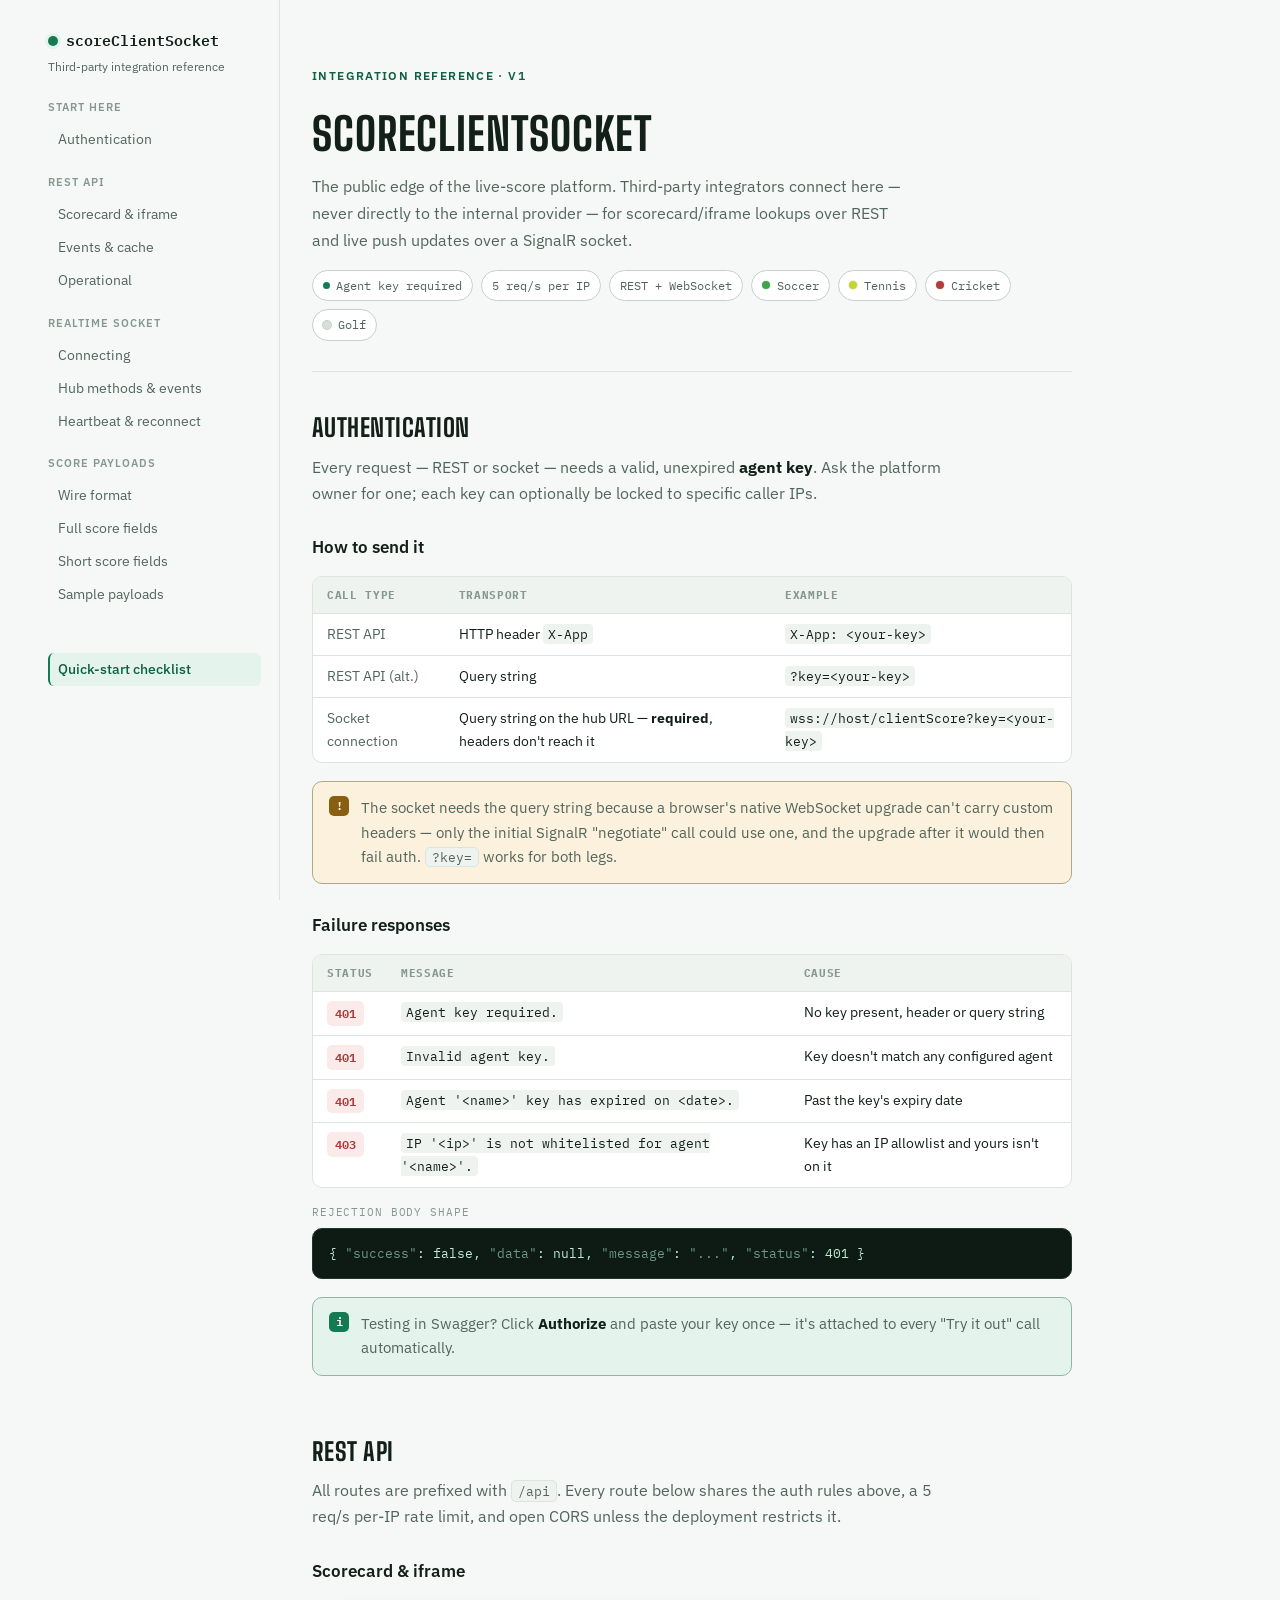
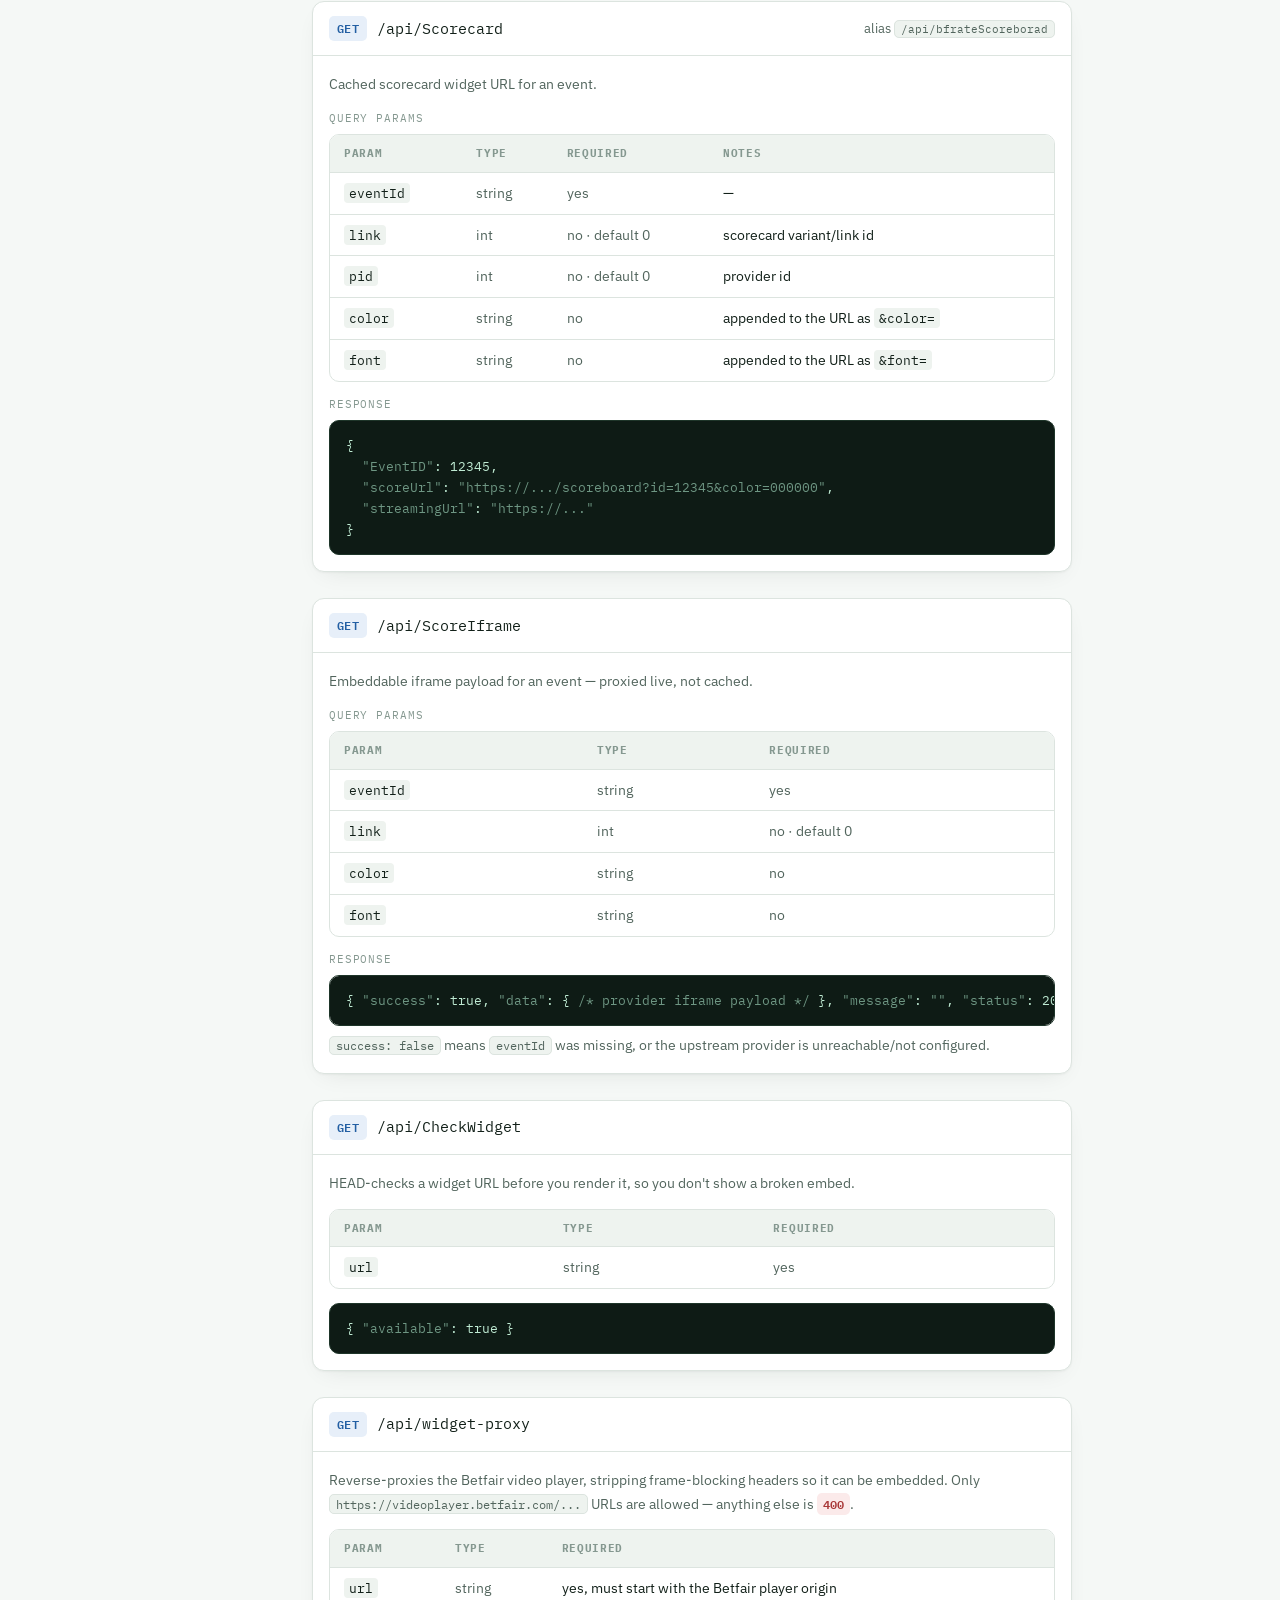
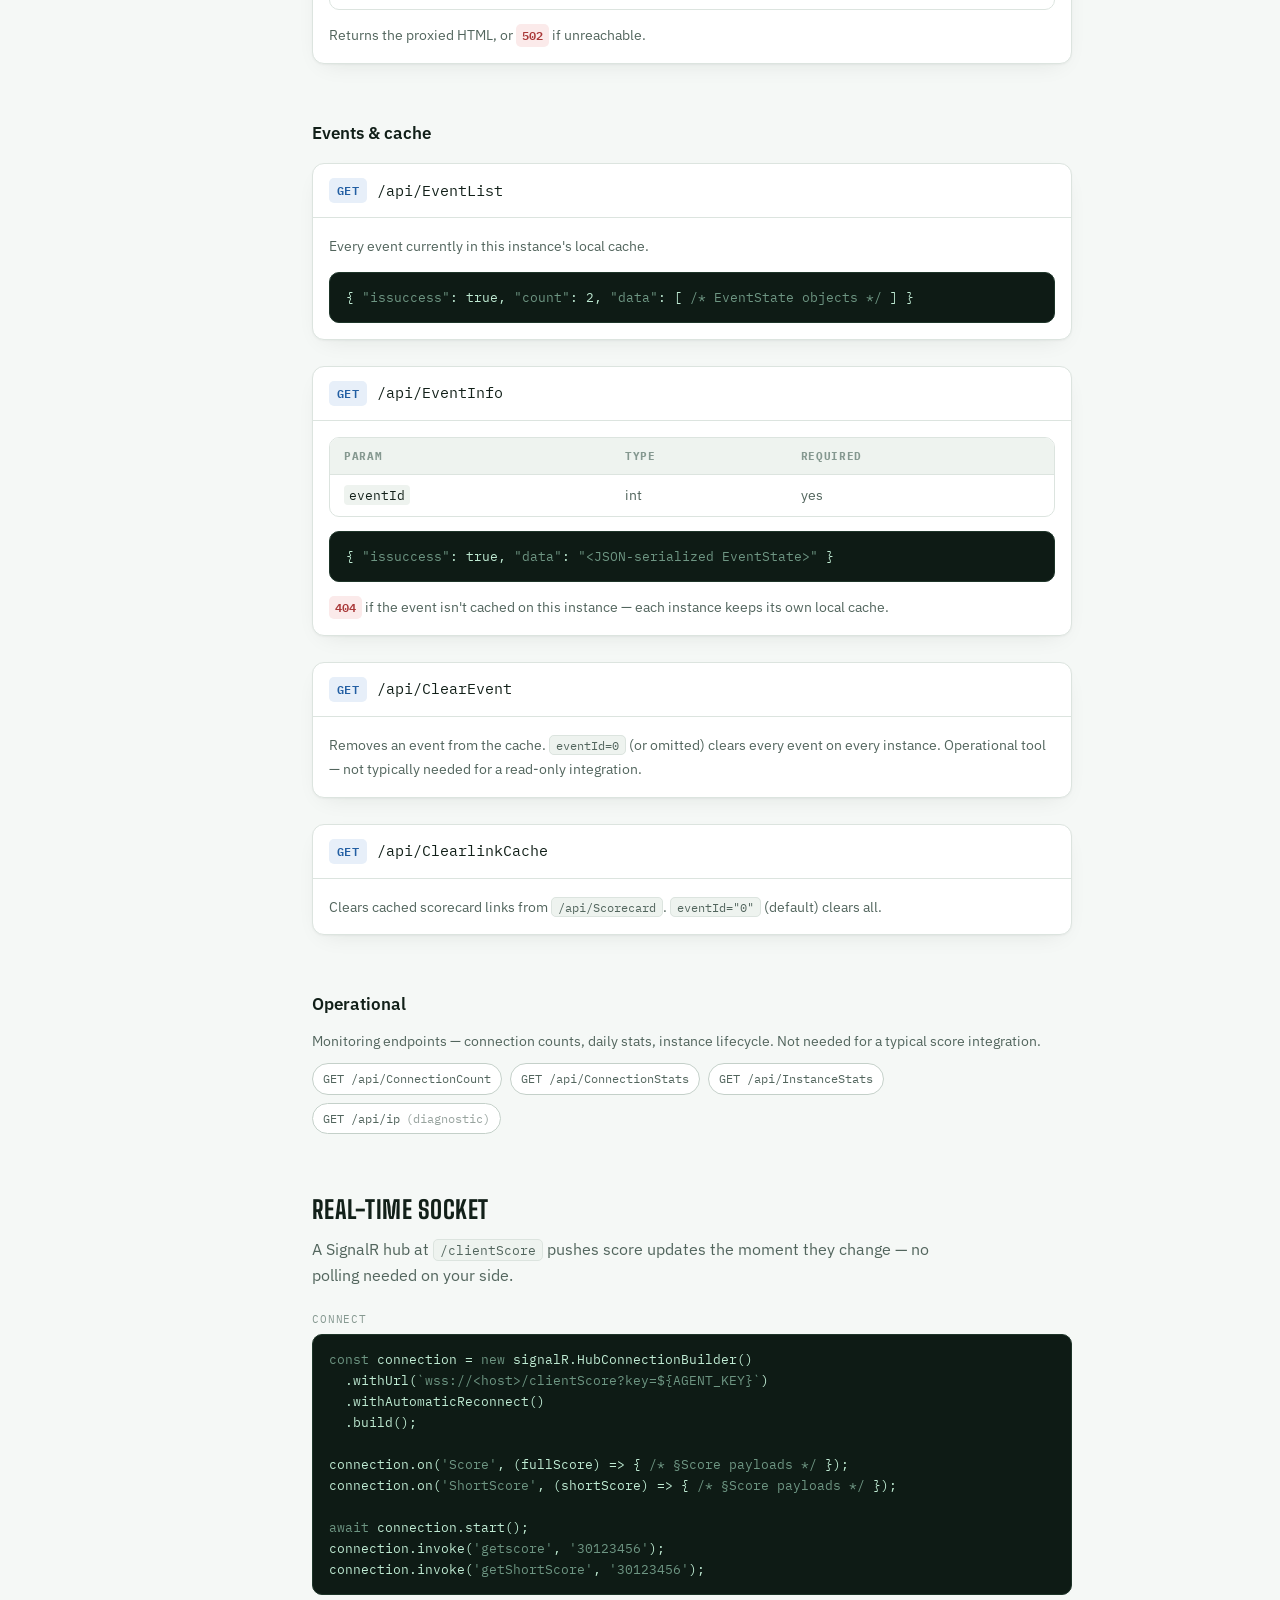
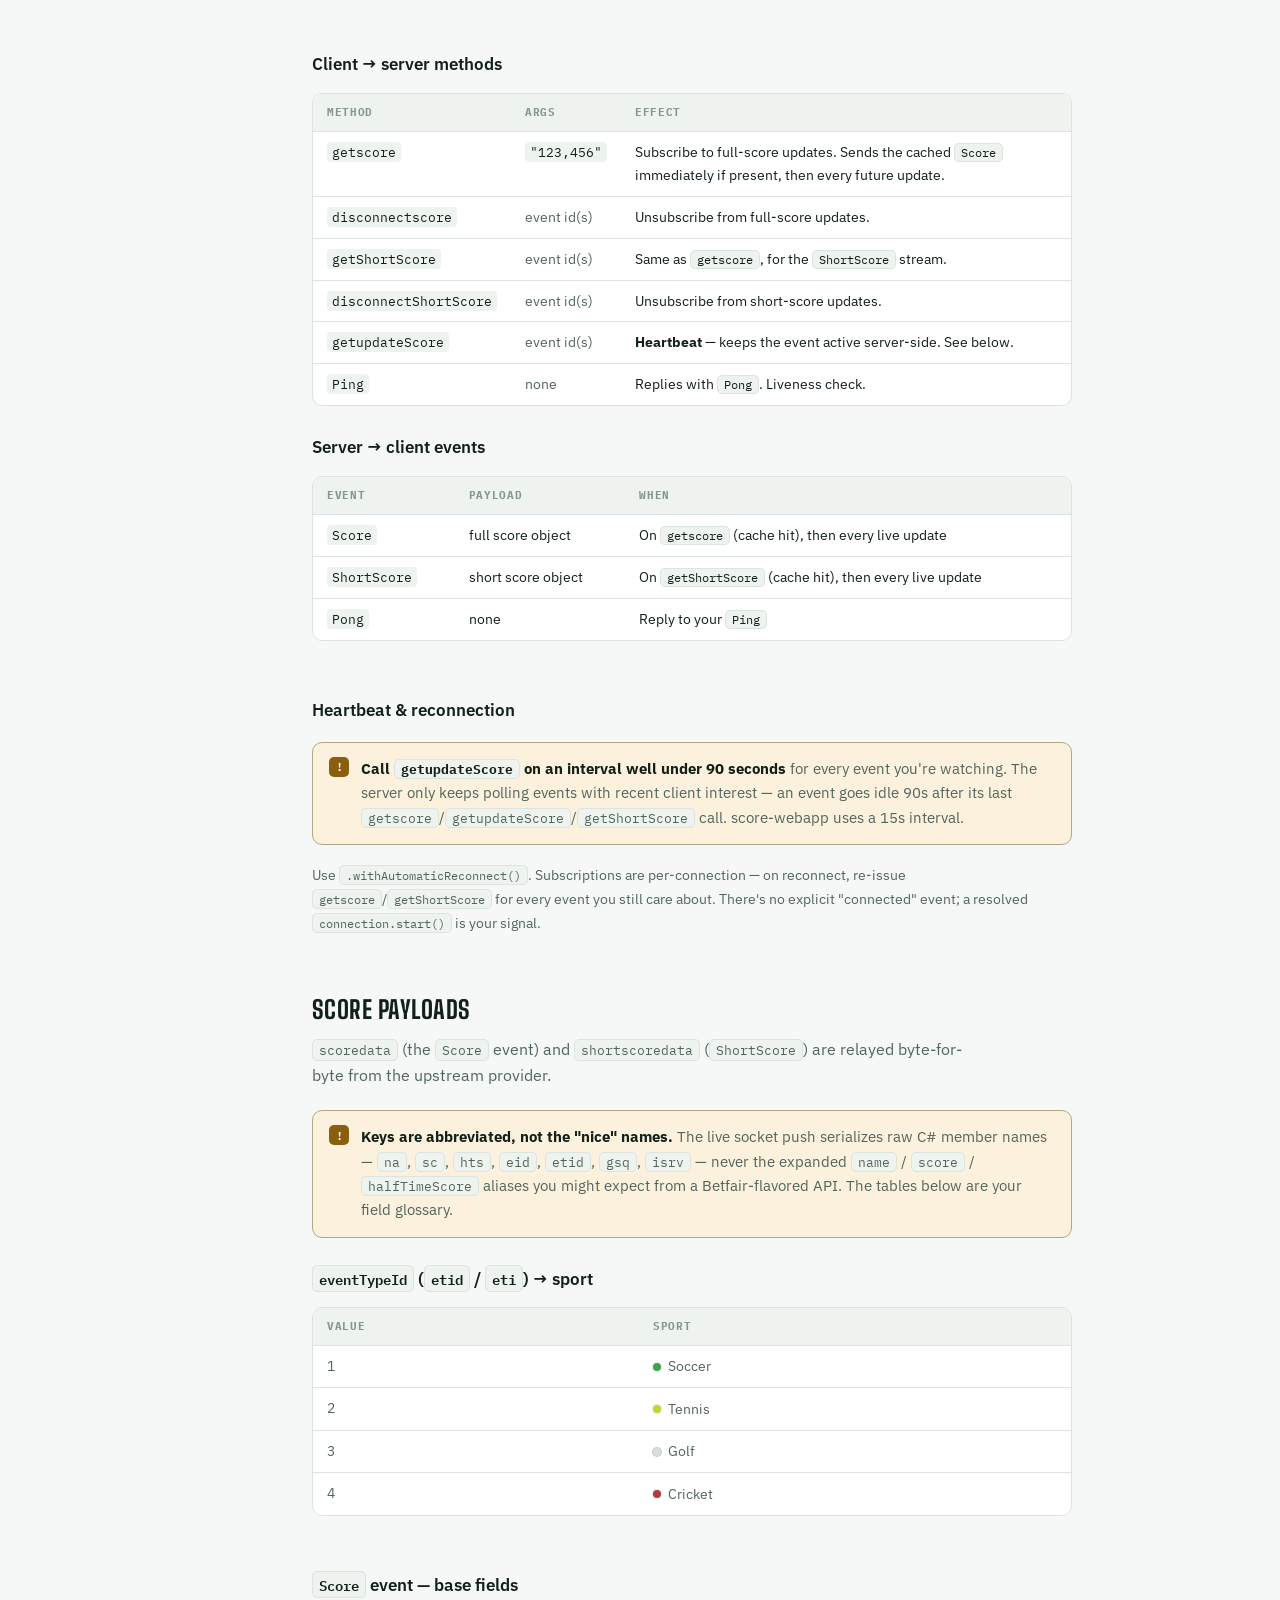
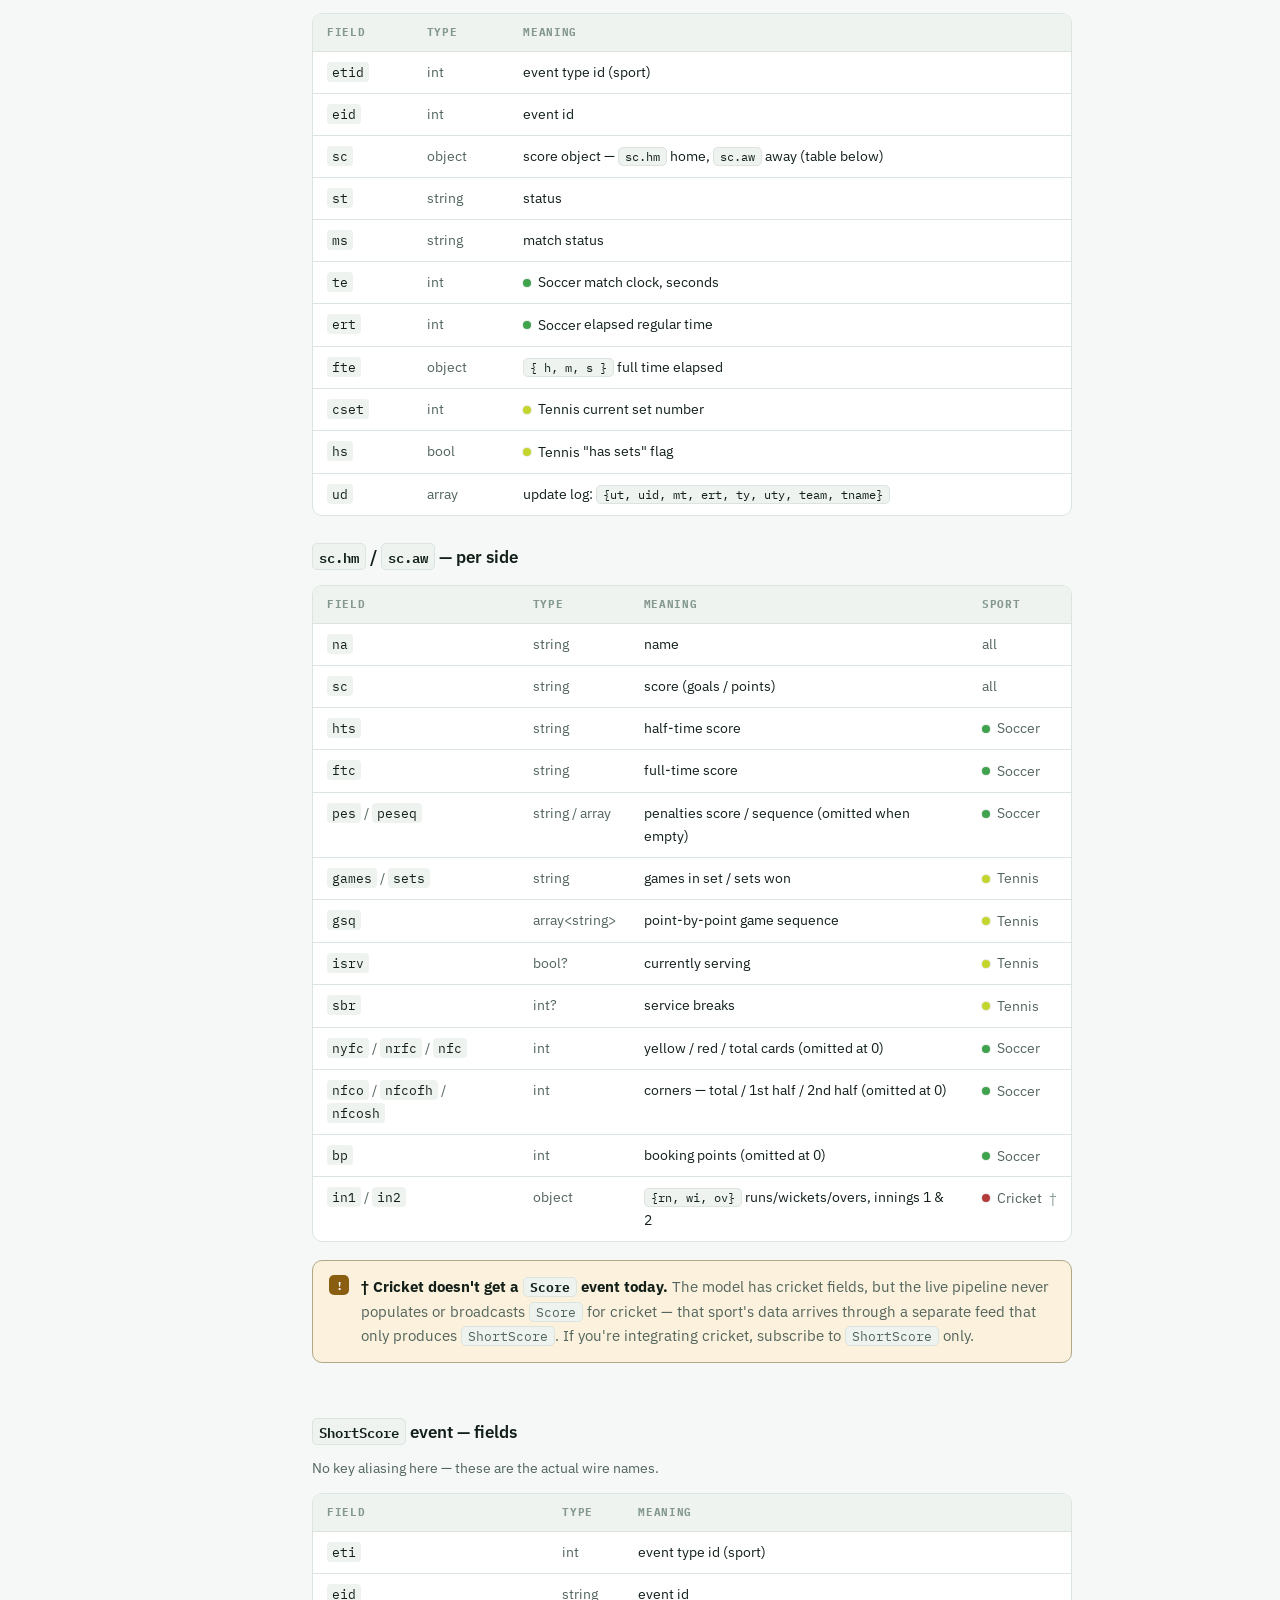
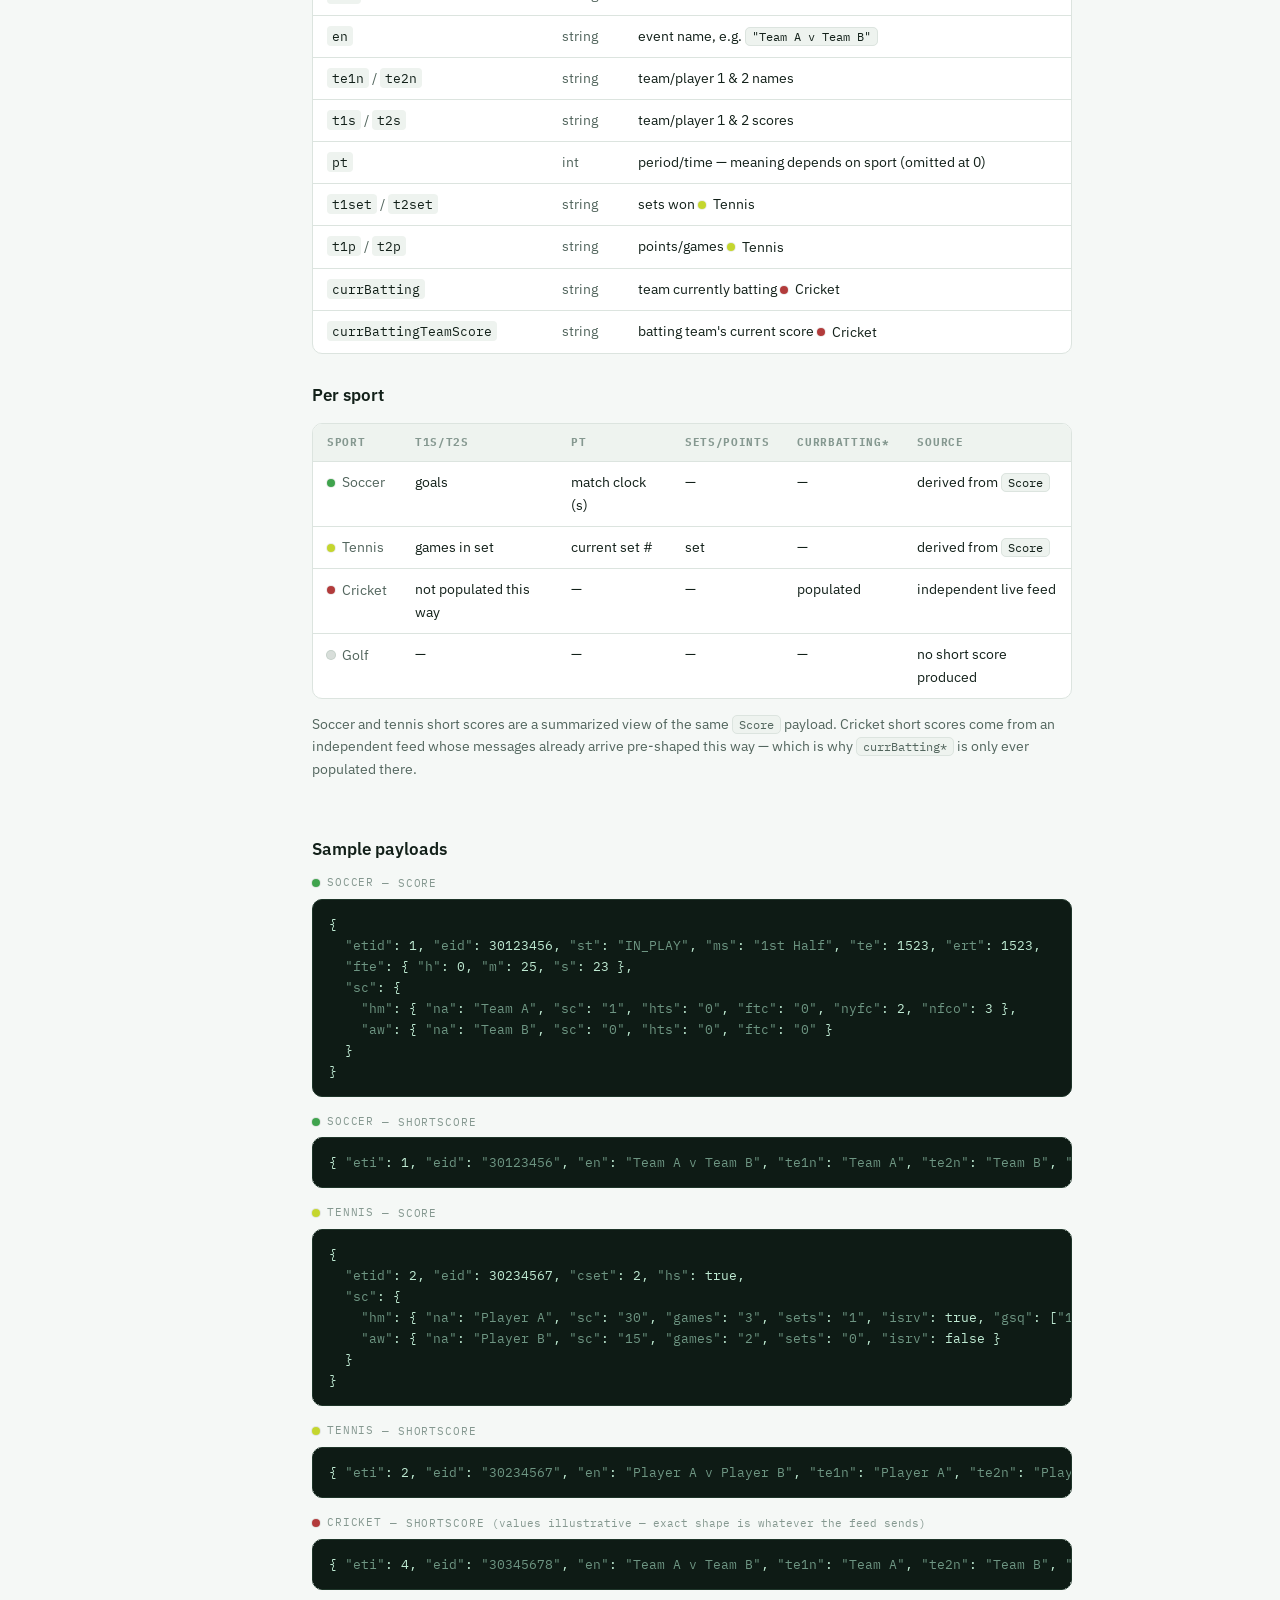
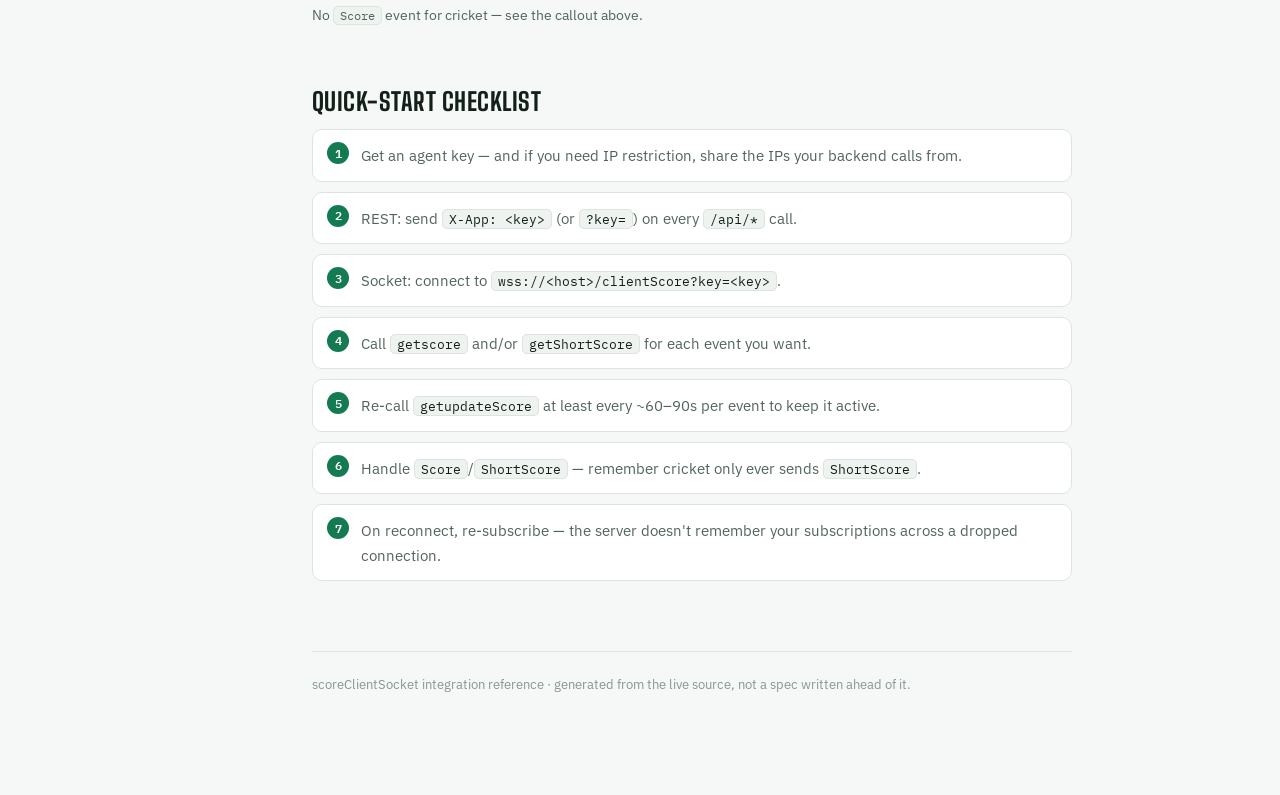
==== commit 348b6f85: "Remove Architecture section from the docs page Co-Authored-By: Claude Sonnet 5 <noreply@anthropic.co" ====
--- a/scoreClientSocket/wwwroot/docs/index.html
+++ b/scoreClientSocket/wwwroot/docs/index.html
@@ -160,10 +160,6 @@
   .status.ok{ background:var(--accent-soft); color:var(--accent-strong); }
   .status.err{ background:var(--danger-soft); color:var(--danger); }
 
-  /* ---------- Flow diagram ---------- */
-  .flow{ width:100%; height:auto; margin:6px 0 4px; }
-  .flow text{ font-family:var(--font-mono); }
-
   /* ---------- Checklist ---------- */
   .checklist{ list-style:none; margin:0; padding:0; display:flex; flex-direction:column; gap:10px; counter-reset:step; }
   .checklist li{ display:flex; gap:12px; padding:12px 14px; border:1px solid var(--border); border-radius:10px; background:var(--surface); }
@@ -186,7 +182,6 @@
 
     <div class="navgroup">
       <p class="navgroup-label">Start here</p>
-      <a href="#architecture">Architecture</a>
       <a href="#auth">Authentication</a>
     </div>
     <div class="navgroup">
@@ -232,55 +227,6 @@
         </div>
       </header>
 
-      <!-- ===================== ARCHITECTURE ===================== -->
-      <section id="architecture">
-        <h2>Architecture at a glance</h2>
-        <p class="section-intro">You integrate against <strong style="color:var(--ink)">scoreClientSocket</strong> only. It relays whatever the internal provider produces — it does not reshape or enrich the score payloads.</p>
-
-        <svg class="flow" viewBox="0 0 720 190" role="img" aria-labelledby="flowTitle flowDesc">
-          <title id="flowTitle">Data flow</title>
-          <desc id="flowDesc">Betfair and CricFeed feed an internal ScoreProvider service, which pushes to scoreClientSocket, which you connect to over REST and WebSocket.</desc>
-          <defs>
-            <marker id="arrow" viewBox="0 0 10 10" refX="9" refY="5" markerWidth="7" markerHeight="7" orient="auto-start-reverse">
-              <path d="M0,0 L10,5 L0,10 z" fill="var(--ink-faint)"></path>
-            </marker>
-          </defs>
-          <!-- sources -->
-          <rect x="8" y="20" width="140" height="40" rx="8" fill="var(--surface-alt)" stroke="var(--border-strong)"></rect>
-          <text x="78" y="45" text-anchor="middle" font-size="12" fill="var(--ink-muted)">Betfair</text>
-          <rect x="8" y="128" width="140" height="40" rx="8" fill="var(--surface-alt)" stroke="var(--border-strong)"></rect>
-          <text x="78" y="153" text-anchor="middle" font-size="12" fill="var(--ink-muted)">CricFeed</text>
-
-          <line x1="148" y1="40" x2="248" y2="80" stroke="var(--ink-faint)" stroke-width="1.4" marker-end="url(#arrow)"></line>
-          <line x1="148" y1="148" x2="248" y2="108" stroke="var(--ink-faint)" stroke-width="1.4" marker-end="url(#arrow)"></line>
-
-          <!-- internal provider -->
-          <rect x="250" y="66" width="150" height="52" rx="8" fill="var(--surface)" stroke="var(--border-strong)" stroke-dasharray="3 3"></rect>
-          <text x="325" y="88" text-anchor="middle" font-size="11.5" fill="var(--ink-muted)">ScoreProvider</text>
-          <text x="325" y="103" text-anchor="middle" font-size="10" fill="var(--ink-faint)">(internal — not exposed)</text>
-
-          <line x1="400" y1="92" x2="480" y2="92" stroke="var(--ink-faint)" stroke-width="1.4" marker-end="url(#arrow)"></line>
-
-          <!-- scoreClientSocket -->
-          <rect x="482" y="58" width="150" height="68" rx="9" fill="var(--accent-soft)" stroke="var(--accent)" stroke-width="1.4"></rect>
-          <text x="557" y="86" text-anchor="middle" font-size="12.5" font-weight="600" fill="var(--accent-strong)" font-family="var(--font-mono)">scoreClientSocket</text>
-          <text x="557" y="103" text-anchor="middle" font-size="10" fill="var(--accent-strong)">REST + hub</text>
-
-          <line x1="632" y1="92" x2="705" y2="92" stroke="var(--accent)" stroke-width="1.6" marker-end="url(#arrow)"></line>
-          <text x="668" y="80" text-anchor="middle" font-size="10.5" fill="var(--ink-muted)">key</text>
-
-          <!-- you -->
-          <circle cx="700" cy="92" r="1"></circle>
-          <text x="700" y="150" text-anchor="middle" font-size="12" font-weight="600" fill="var(--ink)">Your integration</text>
-          <text x="700" y="166" text-anchor="middle" font-size="10" fill="var(--ink-faint)">REST client / socket</text>
-        </svg>
-
-        <div class="callout info">
-          <span class="icon" aria-hidden="true">i</span>
-          <p><strong>One rule to remember:</strong> the payload shapes documented under <a href="#fullscore">Score payloads</a> are whatever the upstream provider produced — scoreClientSocket passes <code class="inline">scoredata</code>/<code class="inline">shortscoredata</code> through as opaque objects.</p>
-        </div>
-      </section>
-
       <!-- ===================== AUTH ===================== -->
       <section id="auth">
         <h2>Authentication</h2>
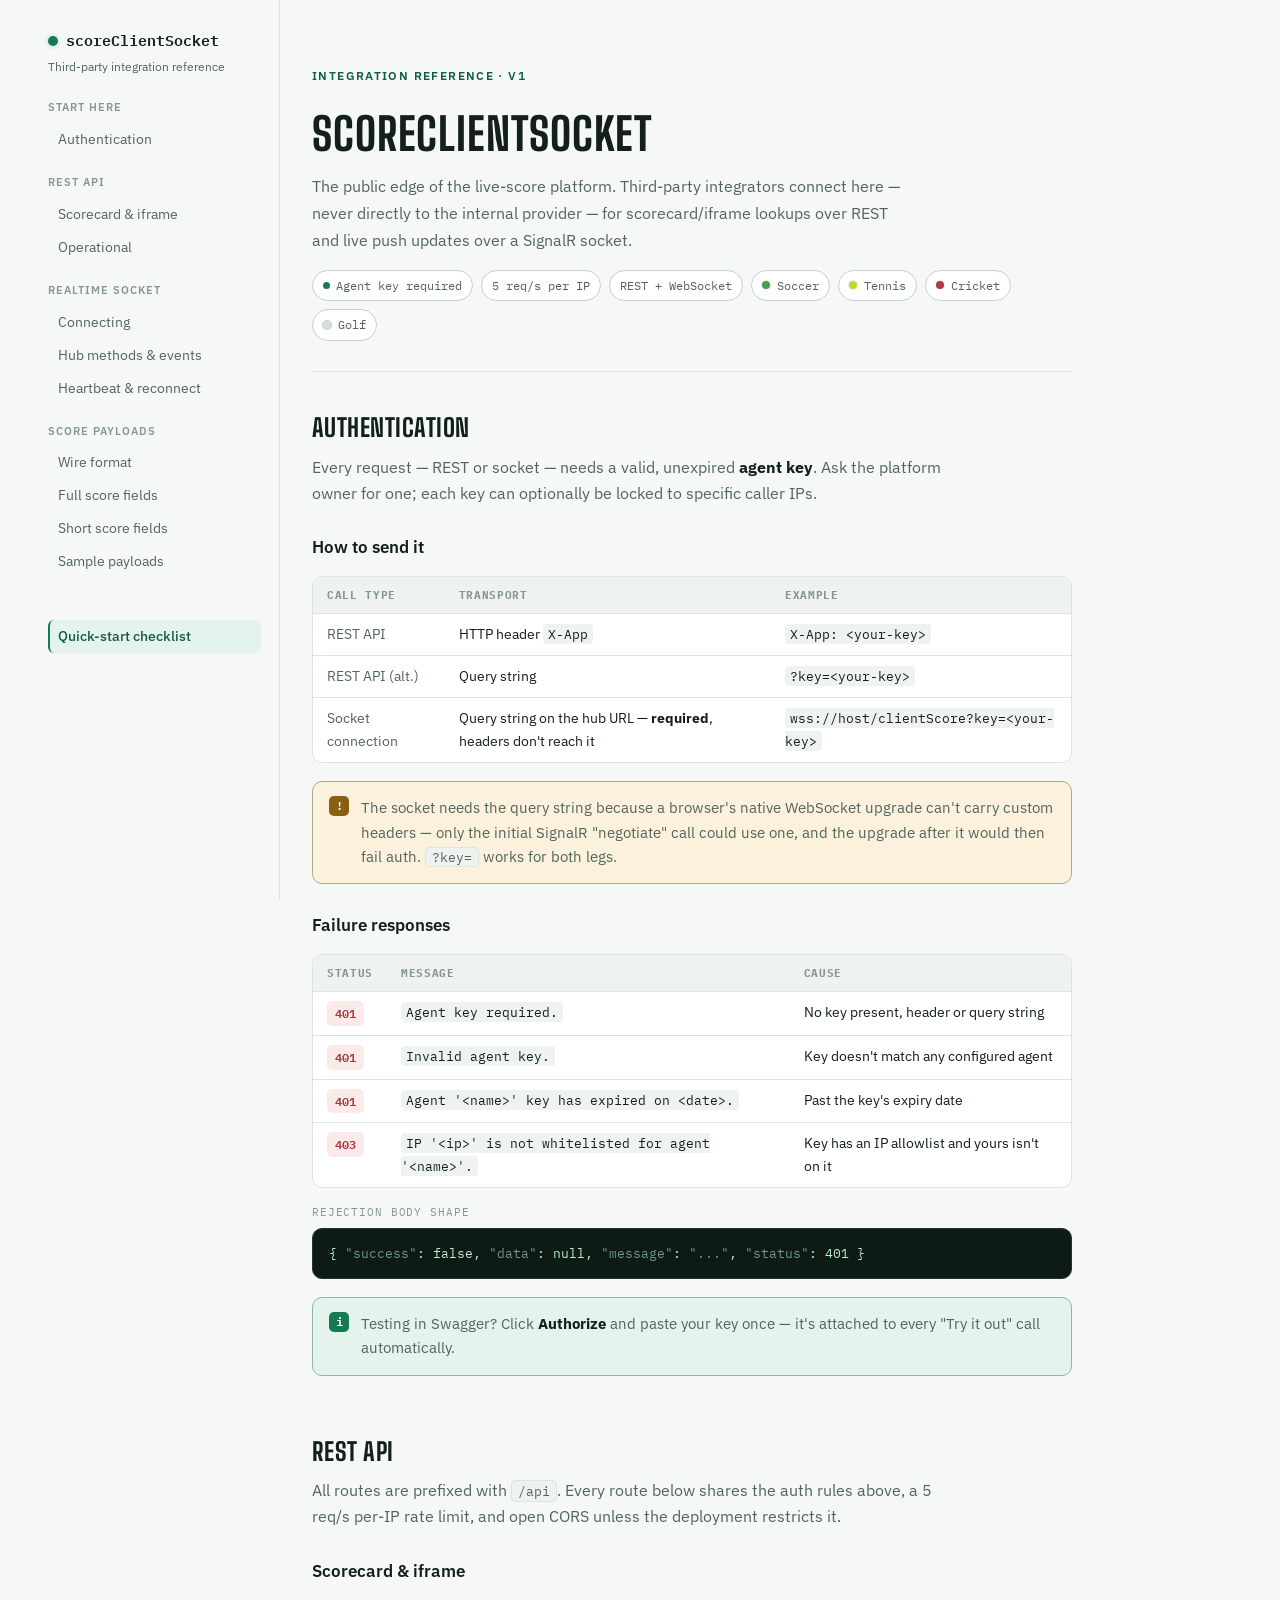
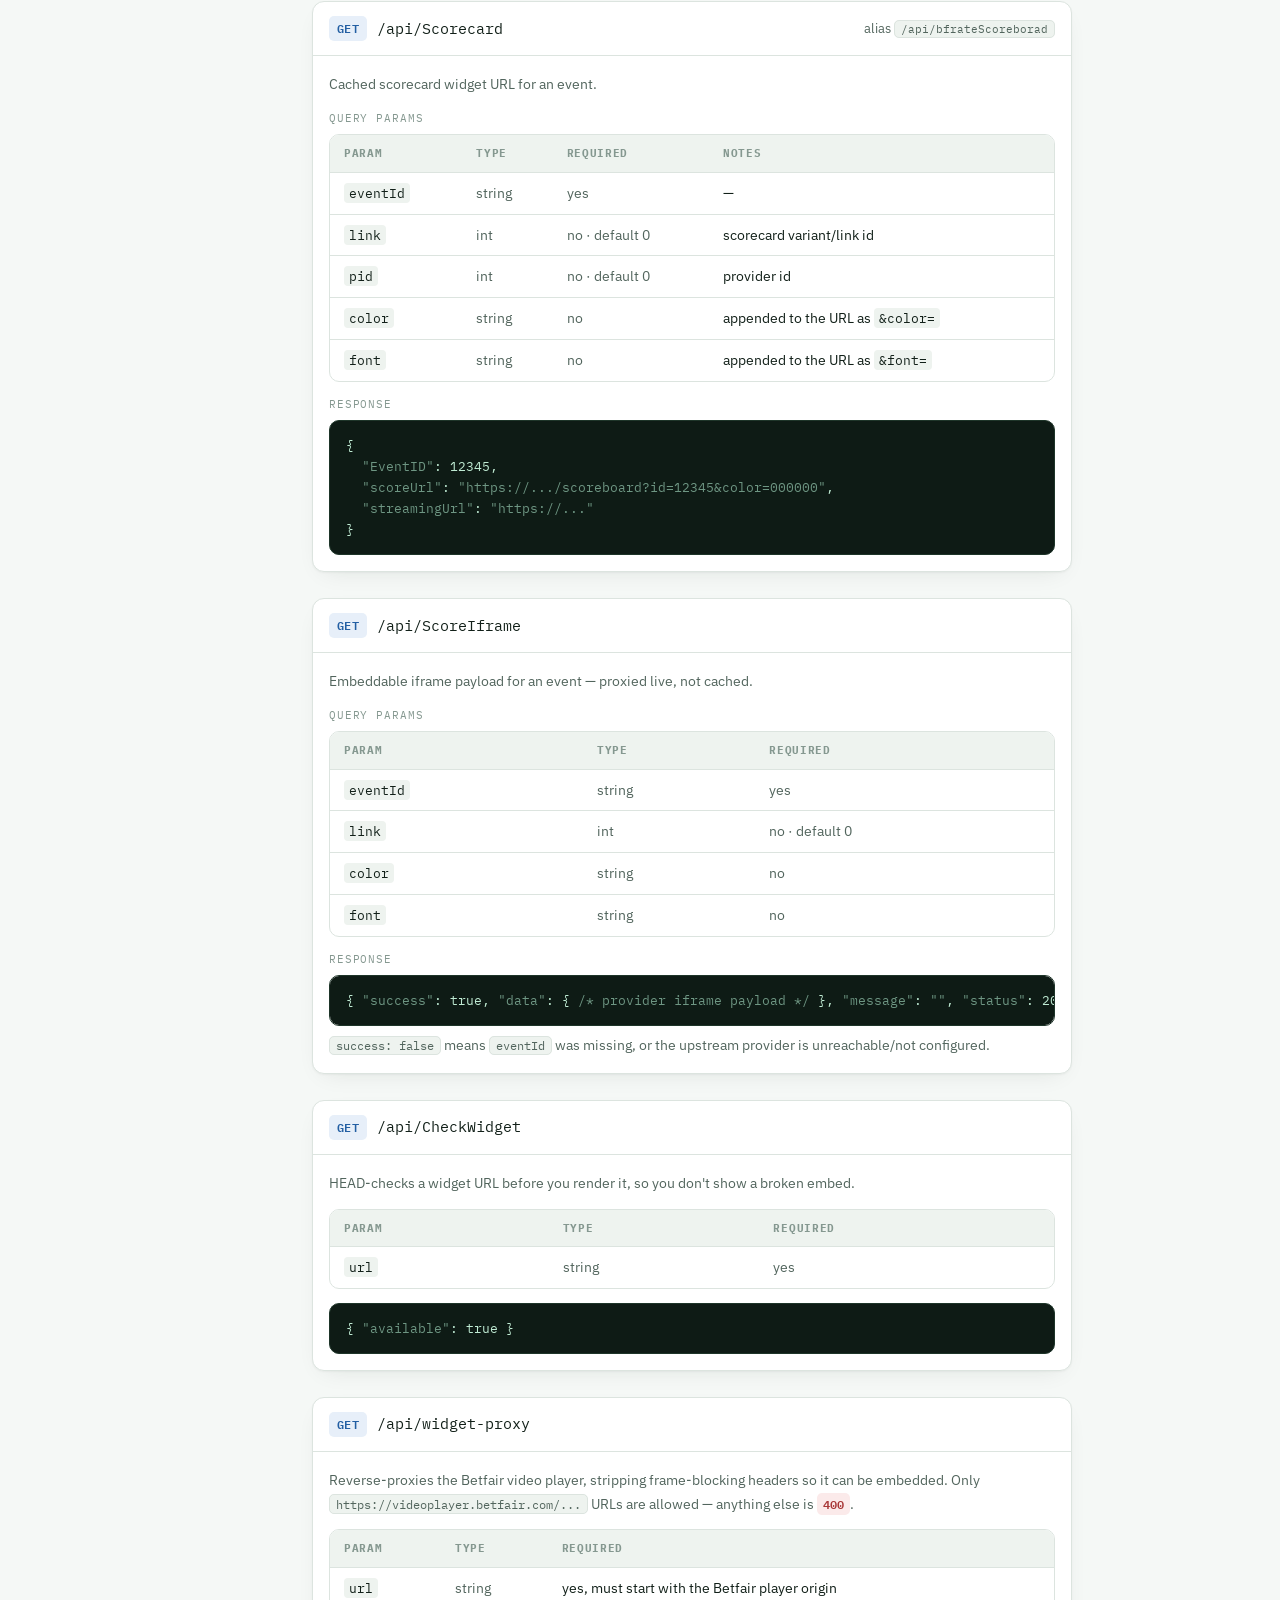
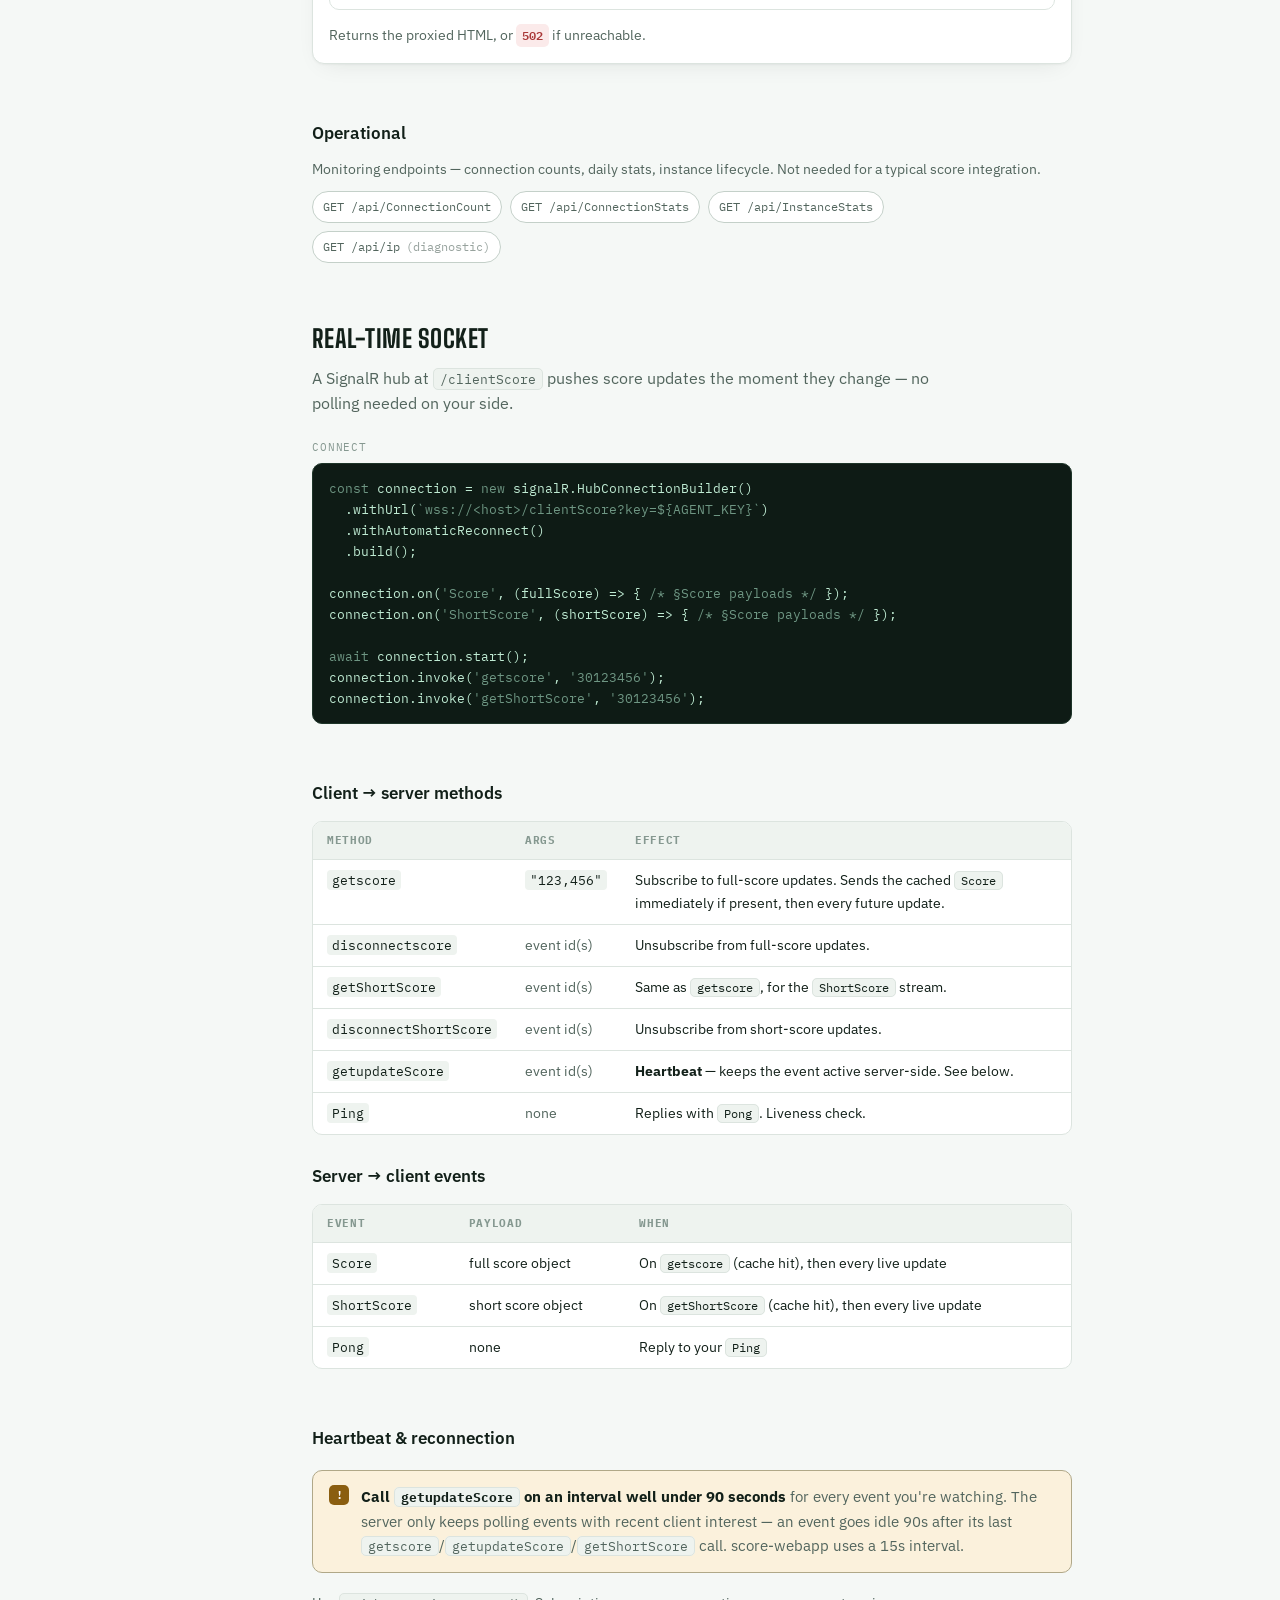
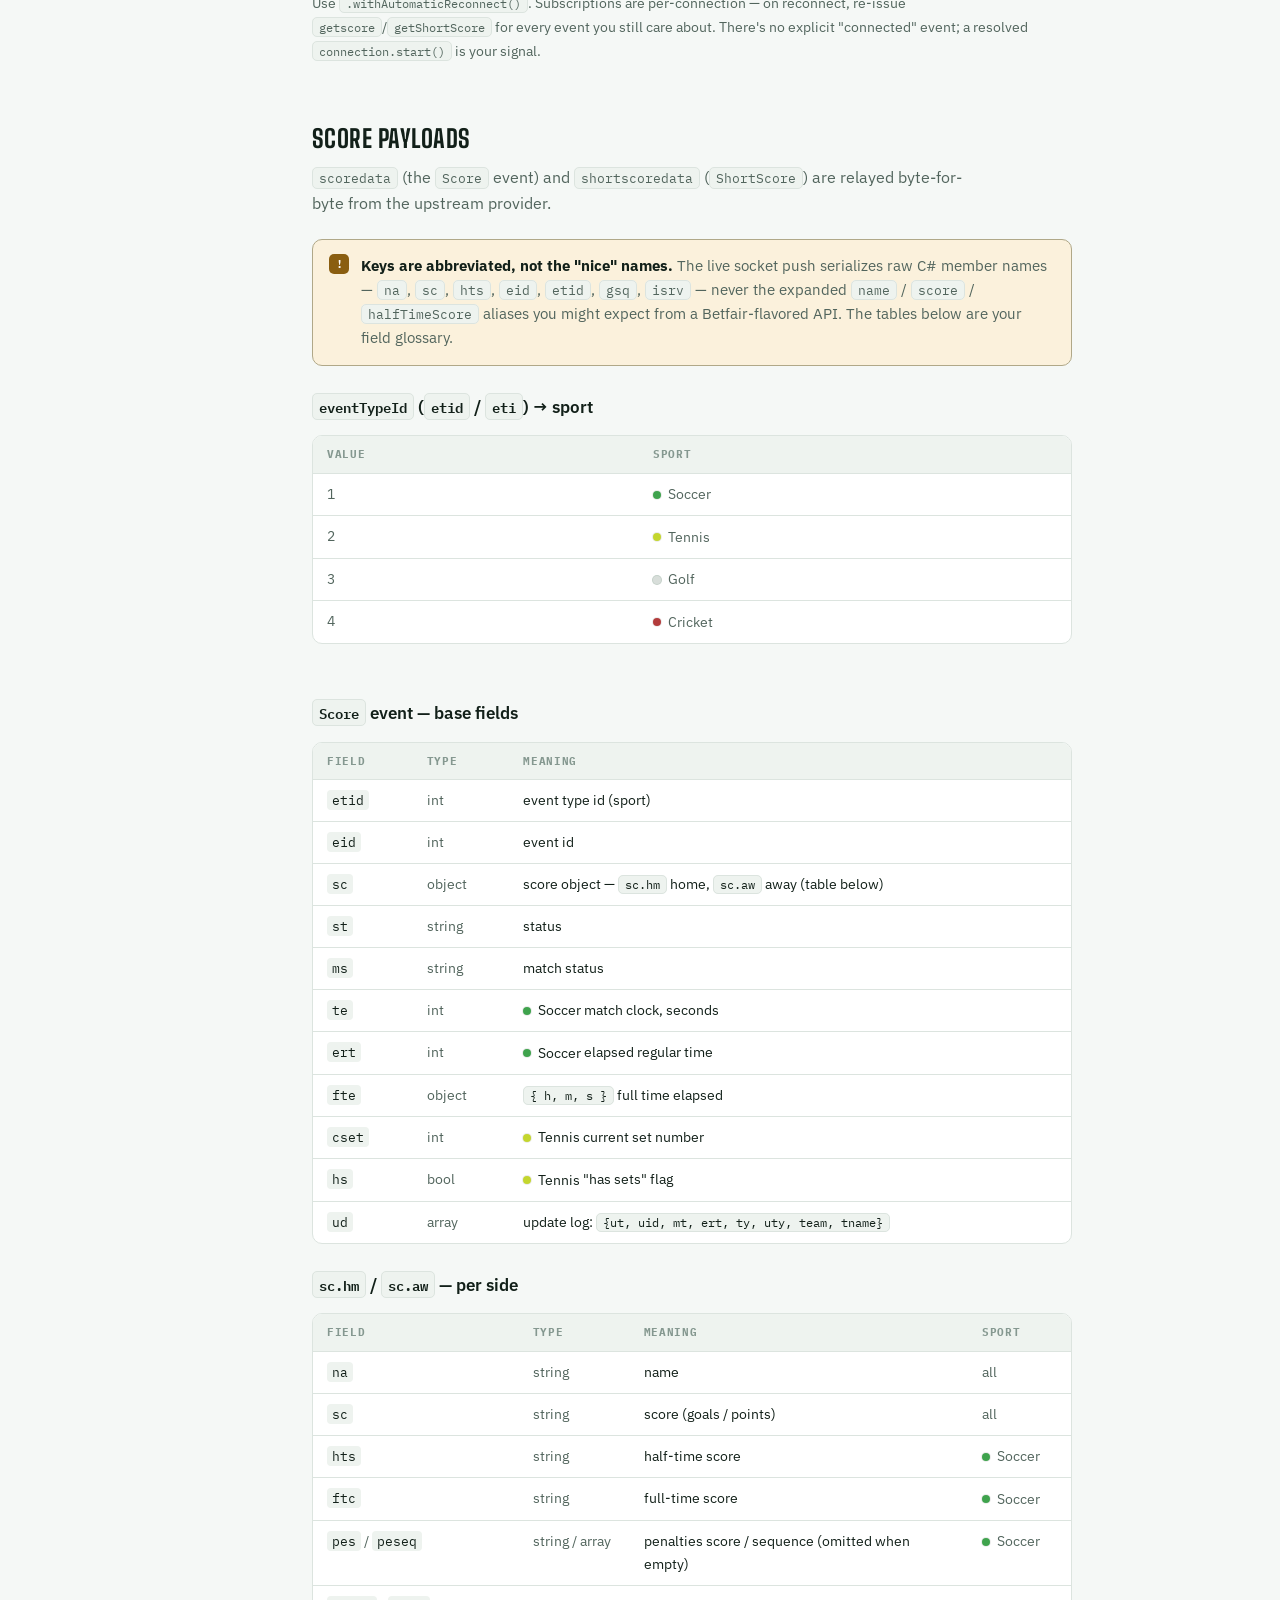
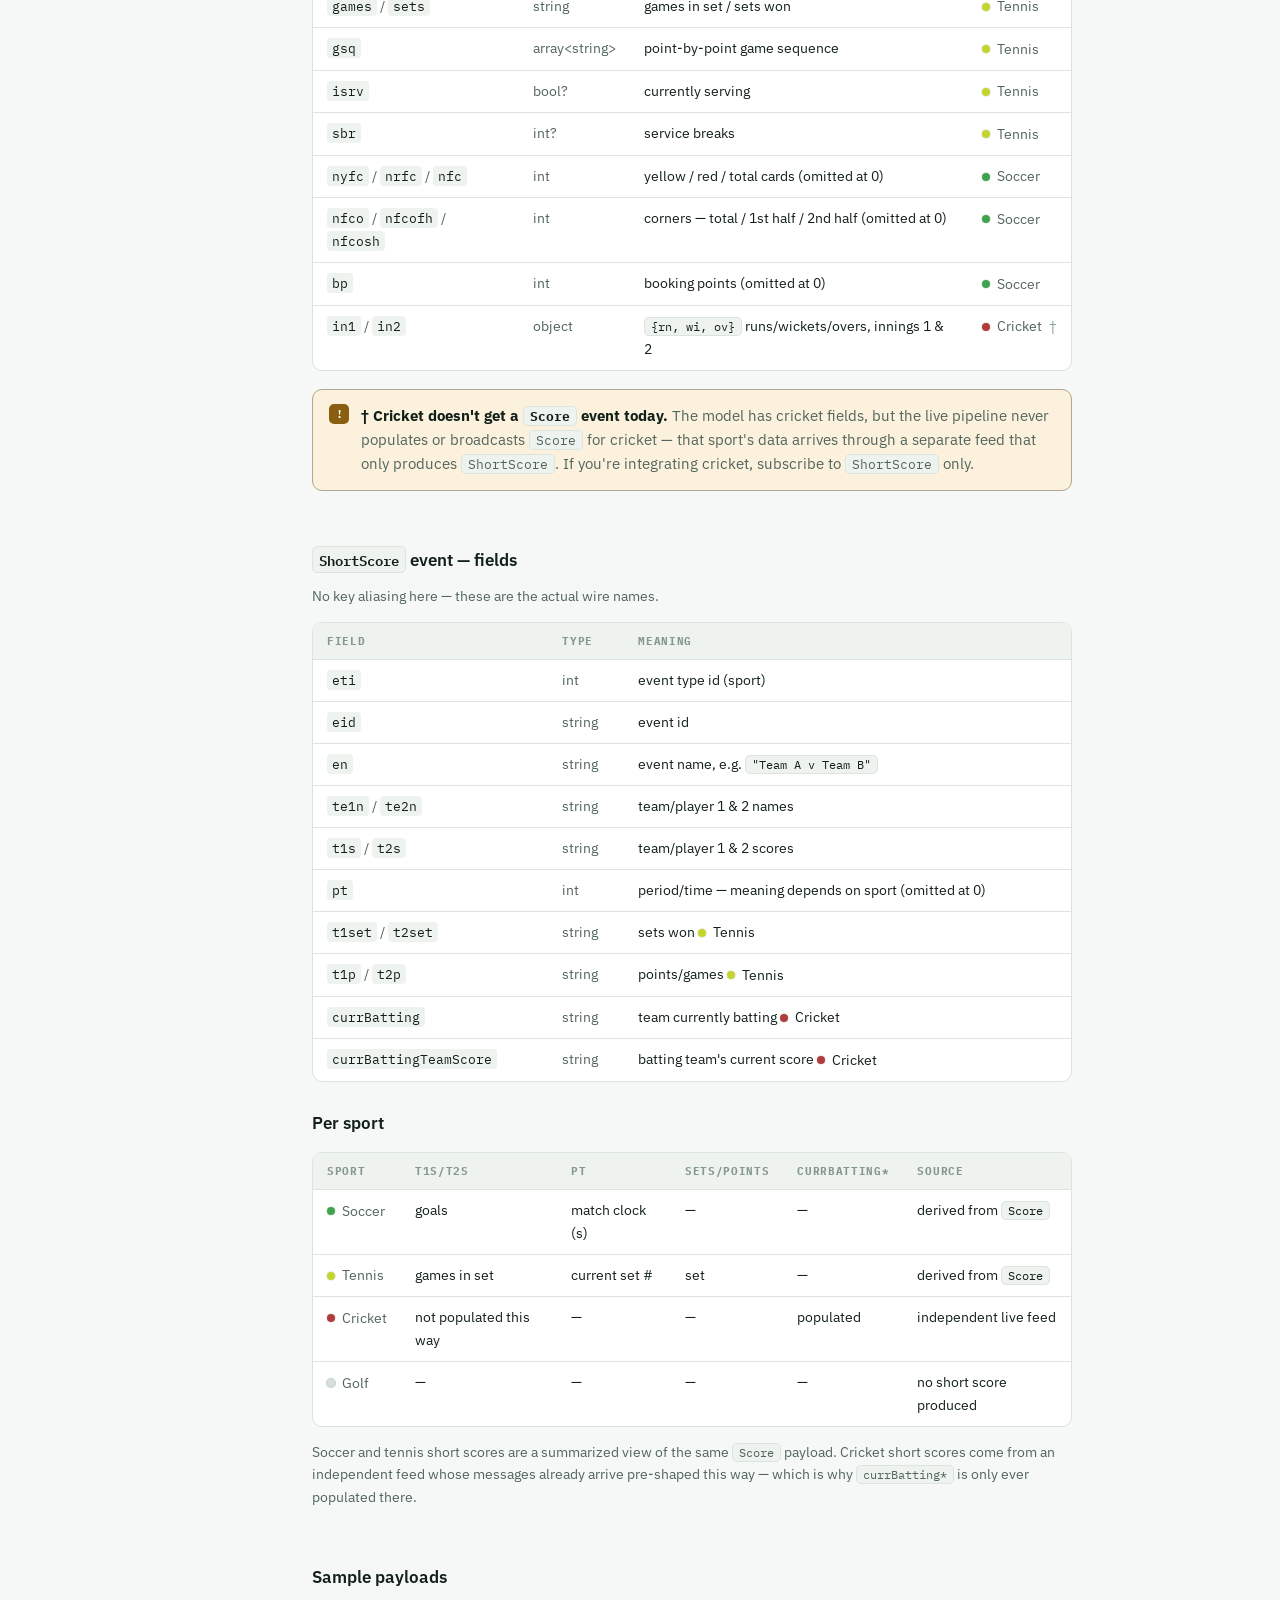
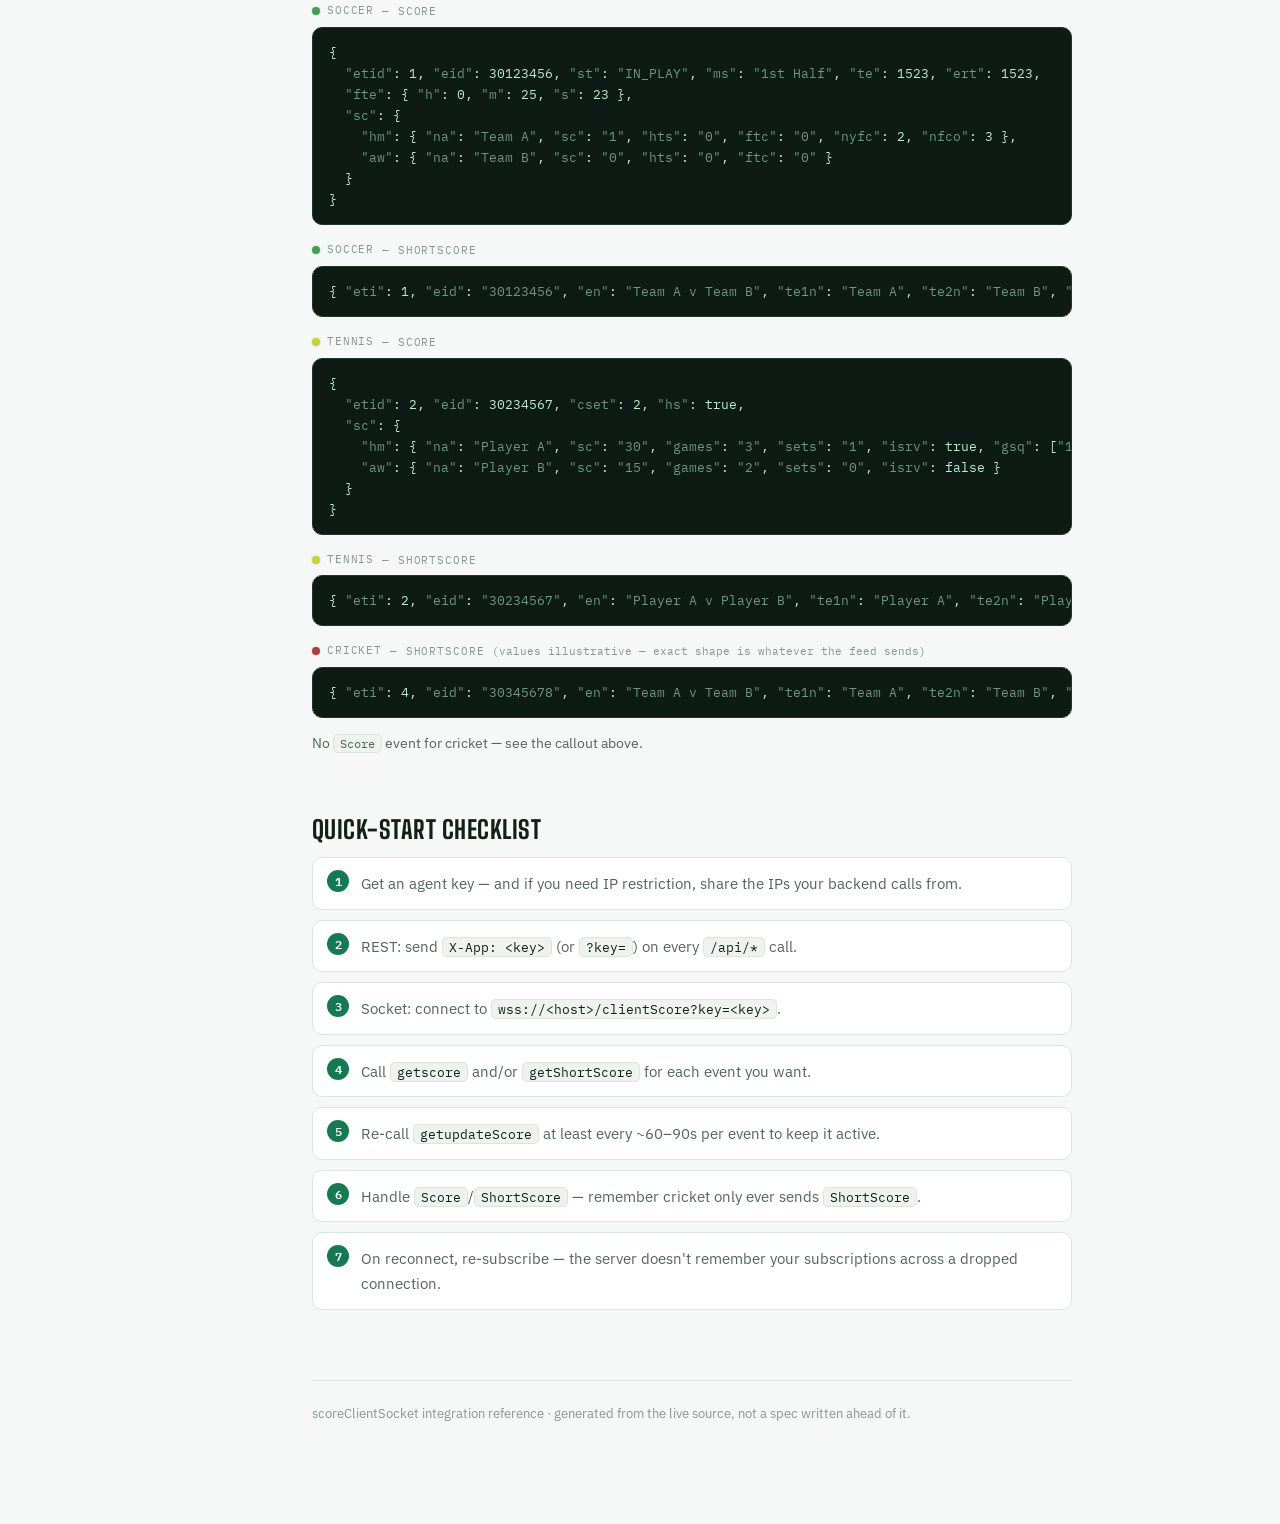
==== commit c865e984: "Remove Events & cache section from the docs page Co-Authored-By: Claude Sonnet 5 <noreply@anthropic." ====
--- a/scoreClientSocket/wwwroot/docs/index.html
+++ b/scoreClientSocket/wwwroot/docs/index.html
@@ -187,7 +187,6 @@
     <div class="navgroup">
       <p class="navgroup-label">REST API</p>
       <a href="#rest-scorecard">Scorecard &amp; iframe</a>
-      <a href="#rest-events">Events &amp; cache</a>
       <a href="#rest-ops">Operational</a>
     </div>
     <div class="navgroup">
@@ -351,44 +350,6 @@
         </div>
       </section>
 
-      <section id="rest-events">
-        <h3 class="sub">Events &amp; cache</h3>
-
-        <div class="endpoint">
-          <div class="endpoint-head"><span class="method">GET</span><span class="path">/api/EventList</span></div>
-          <div class="endpoint-body">
-            <p style="margin:0;font-size:.9rem;color:var(--ink-muted);">Every event currently in this instance's local cache.</p>
-            <pre><code>{ <span class="k">"issuccess"</span>: true, <span class="k">"count"</span>: 2, <span class="k">"data"</span>: [ <span class="k">/* EventState objects */</span> ] }</code></pre>
-          </div>
-        </div>
-
-        <div class="endpoint">
-          <div class="endpoint-head"><span class="method">GET</span><span class="path">/api/EventInfo</span></div>
-          <div class="endpoint-body">
-            <div class="table-wrap"><table>
-              <thead><tr><th>Param</th><th>Type</th><th>Required</th></tr></thead>
-              <tbody><tr><td><code class="fld">eventId</code></td><td>int</td><td>yes</td></tr></tbody>
-            </table></div>
-            <pre><code>{ <span class="k">"issuccess"</span>: true, <span class="k">"data"</span>: <span class="k">"&lt;JSON-serialized EventState&gt;"</span> }</code></pre>
-            <p style="font-size:.85rem;color:var(--ink-muted);margin:0;"><span class="status err" style="padding:1px 6px;">404</span> if the event isn't cached on this instance — each instance keeps its own local cache.</p>
-          </div>
-        </div>
-
-        <div class="endpoint">
-          <div class="endpoint-head"><span class="method">GET</span><span class="path">/api/ClearEvent</span></div>
-          <div class="endpoint-body">
-            <p style="margin:0;font-size:.9rem;color:var(--ink-muted);">Removes an event from the cache. <code class="inline">eventId=0</code> (or omitted) clears every event on every instance. Operational tool — not typically needed for a read-only integration.</p>
-          </div>
-        </div>
-
-        <div class="endpoint">
-          <div class="endpoint-head"><span class="method">GET</span><span class="path">/api/ClearlinkCache</span></div>
-          <div class="endpoint-body">
-            <p style="margin:0;font-size:.9rem;color:var(--ink-muted);">Clears cached scorecard links from <code class="inline">/api/Scorecard</code>. <code class="inline">eventId="0"</code> (default) clears all.</p>
-          </div>
-        </div>
-      </section>
-
       <section id="rest-ops">
         <h3 class="sub">Operational</h3>
         <p style="font-size:.9rem;color:var(--ink-muted);margin:0 0 10px;">Monitoring endpoints — connection counts, daily stats, instance lifecycle. Not needed for a typical score integration.</p>
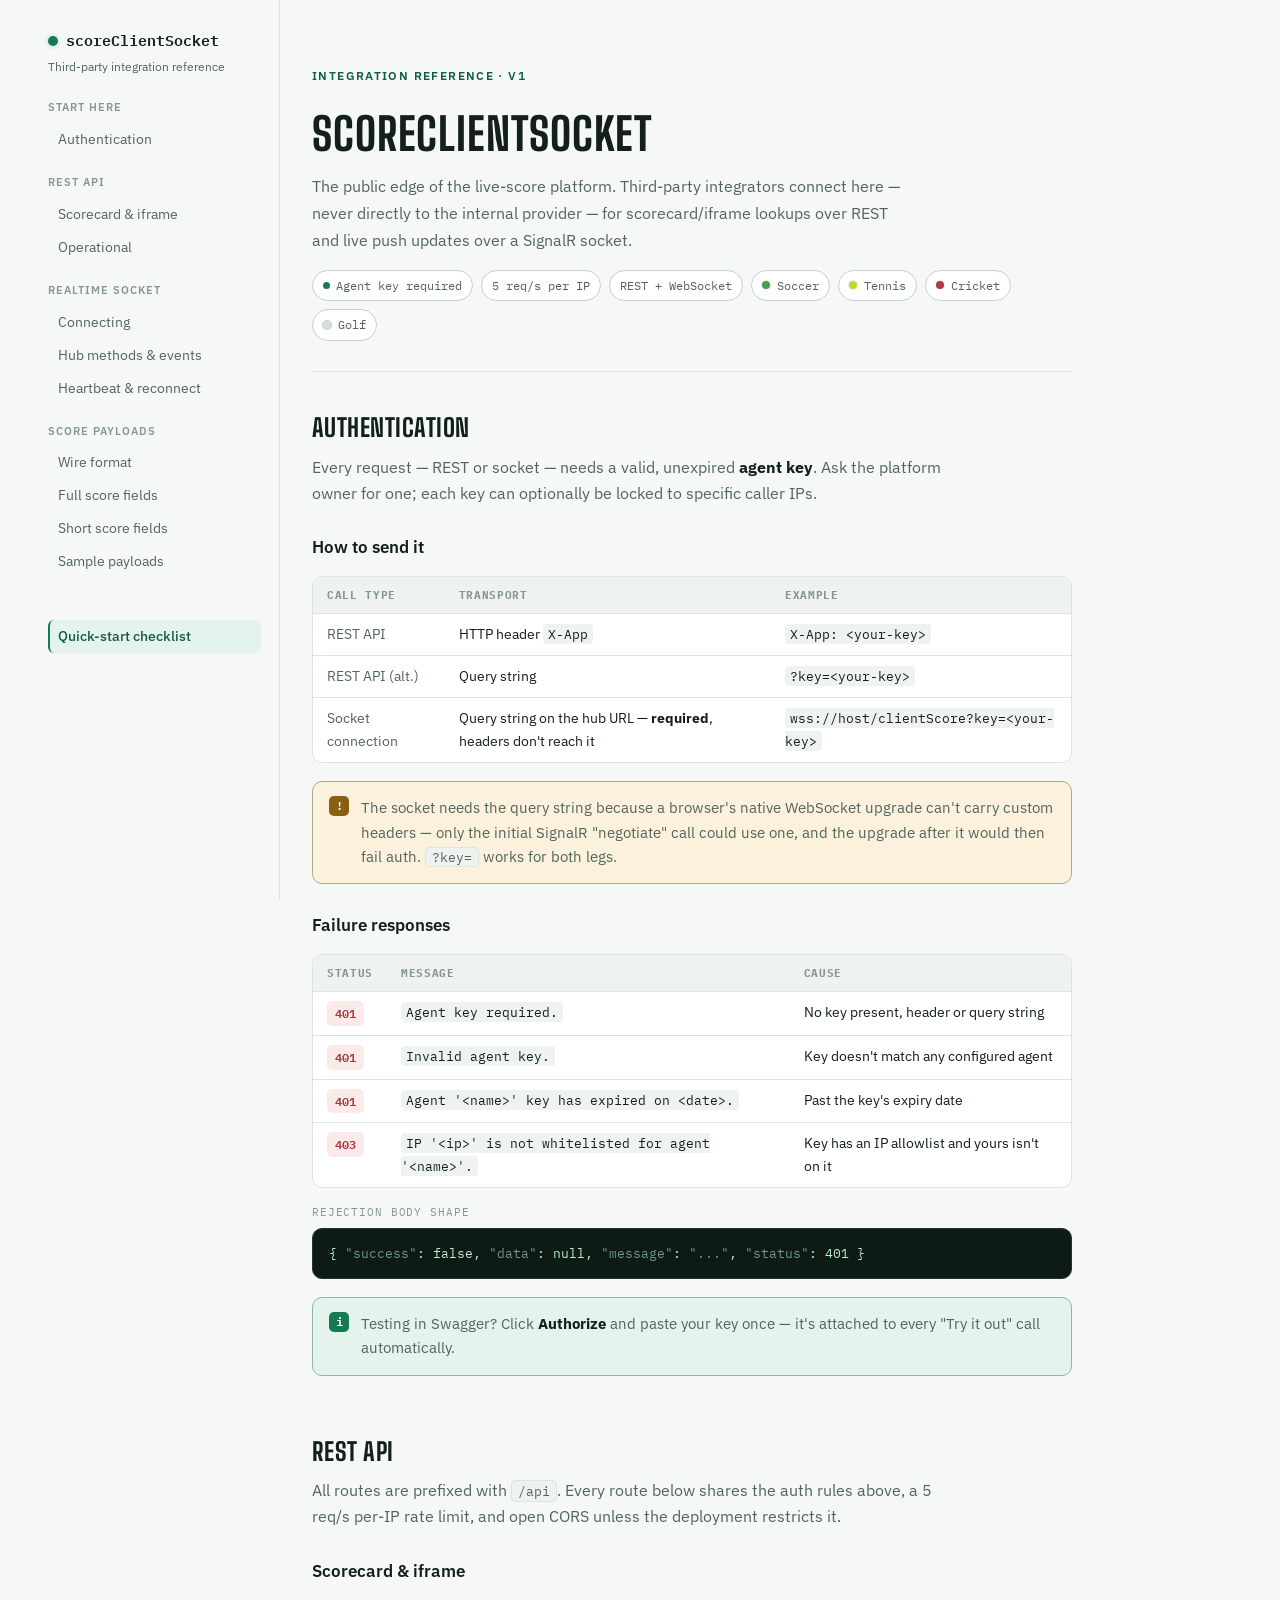
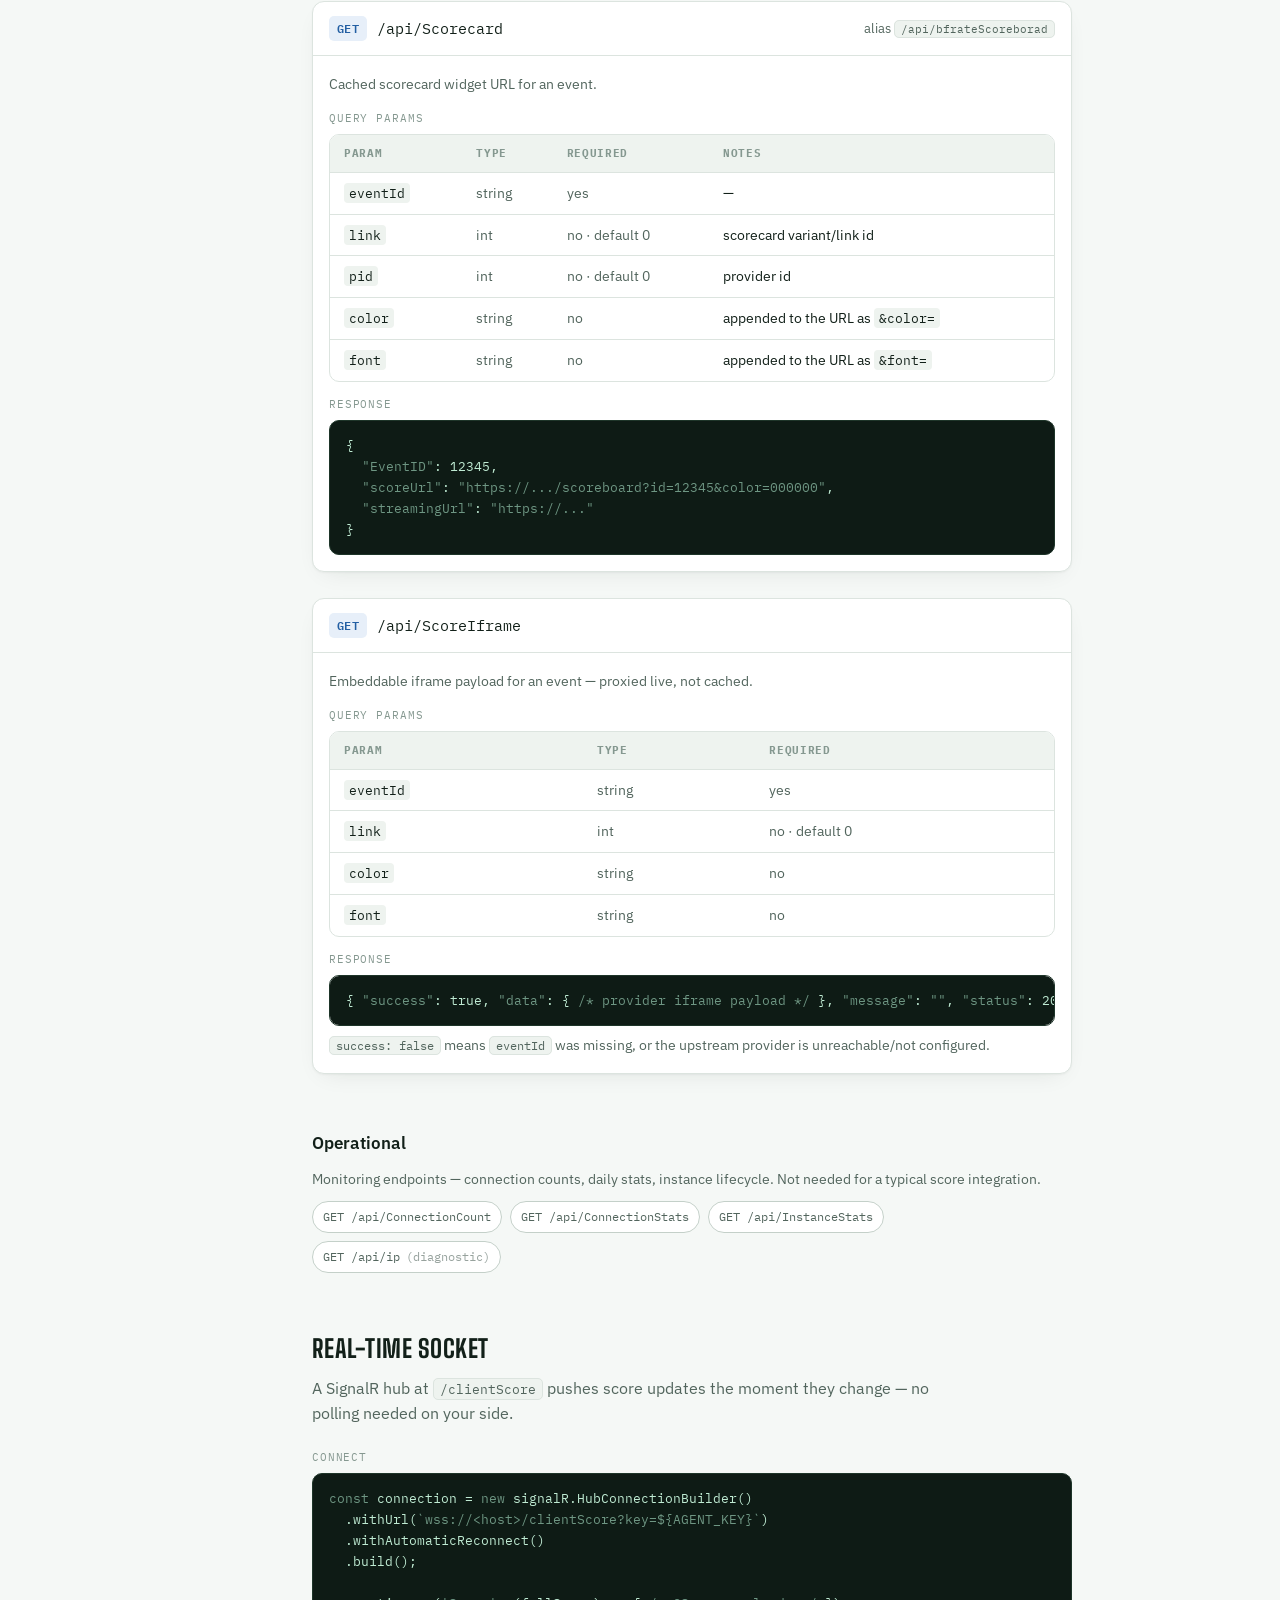
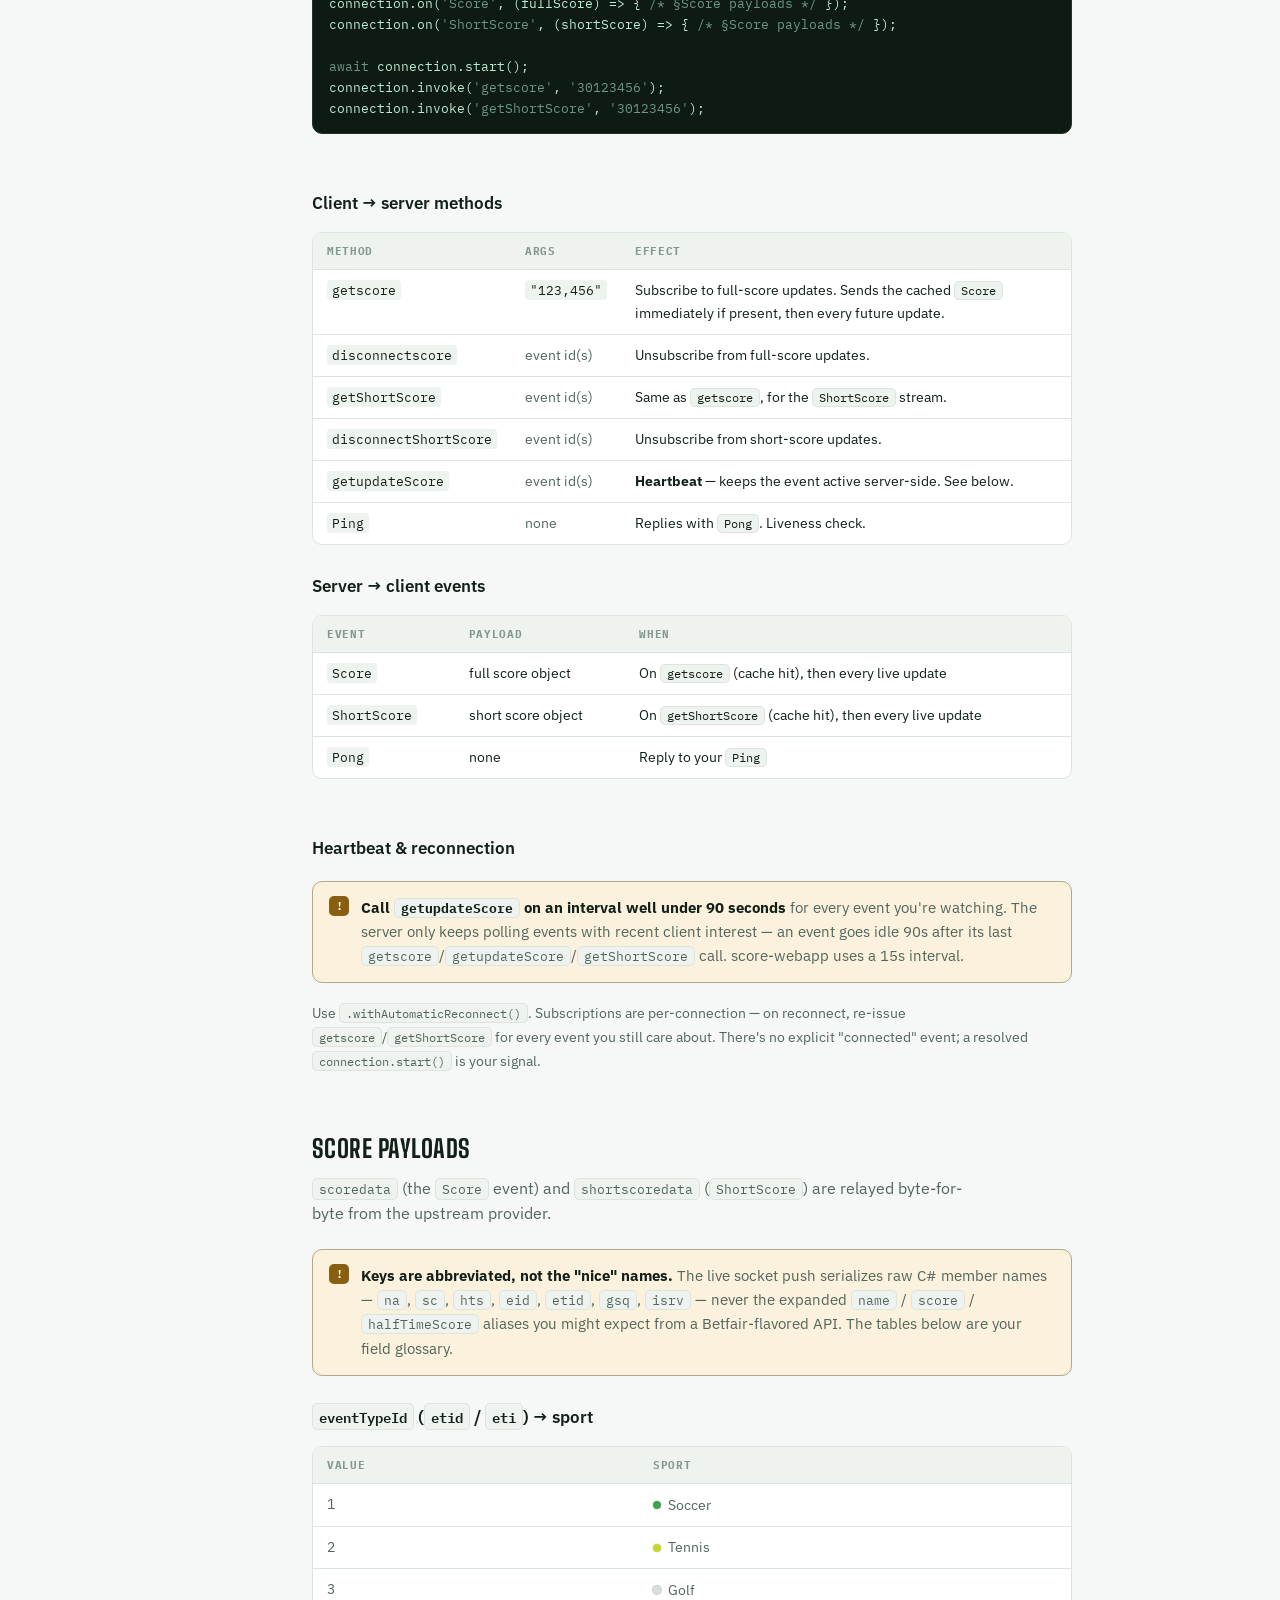
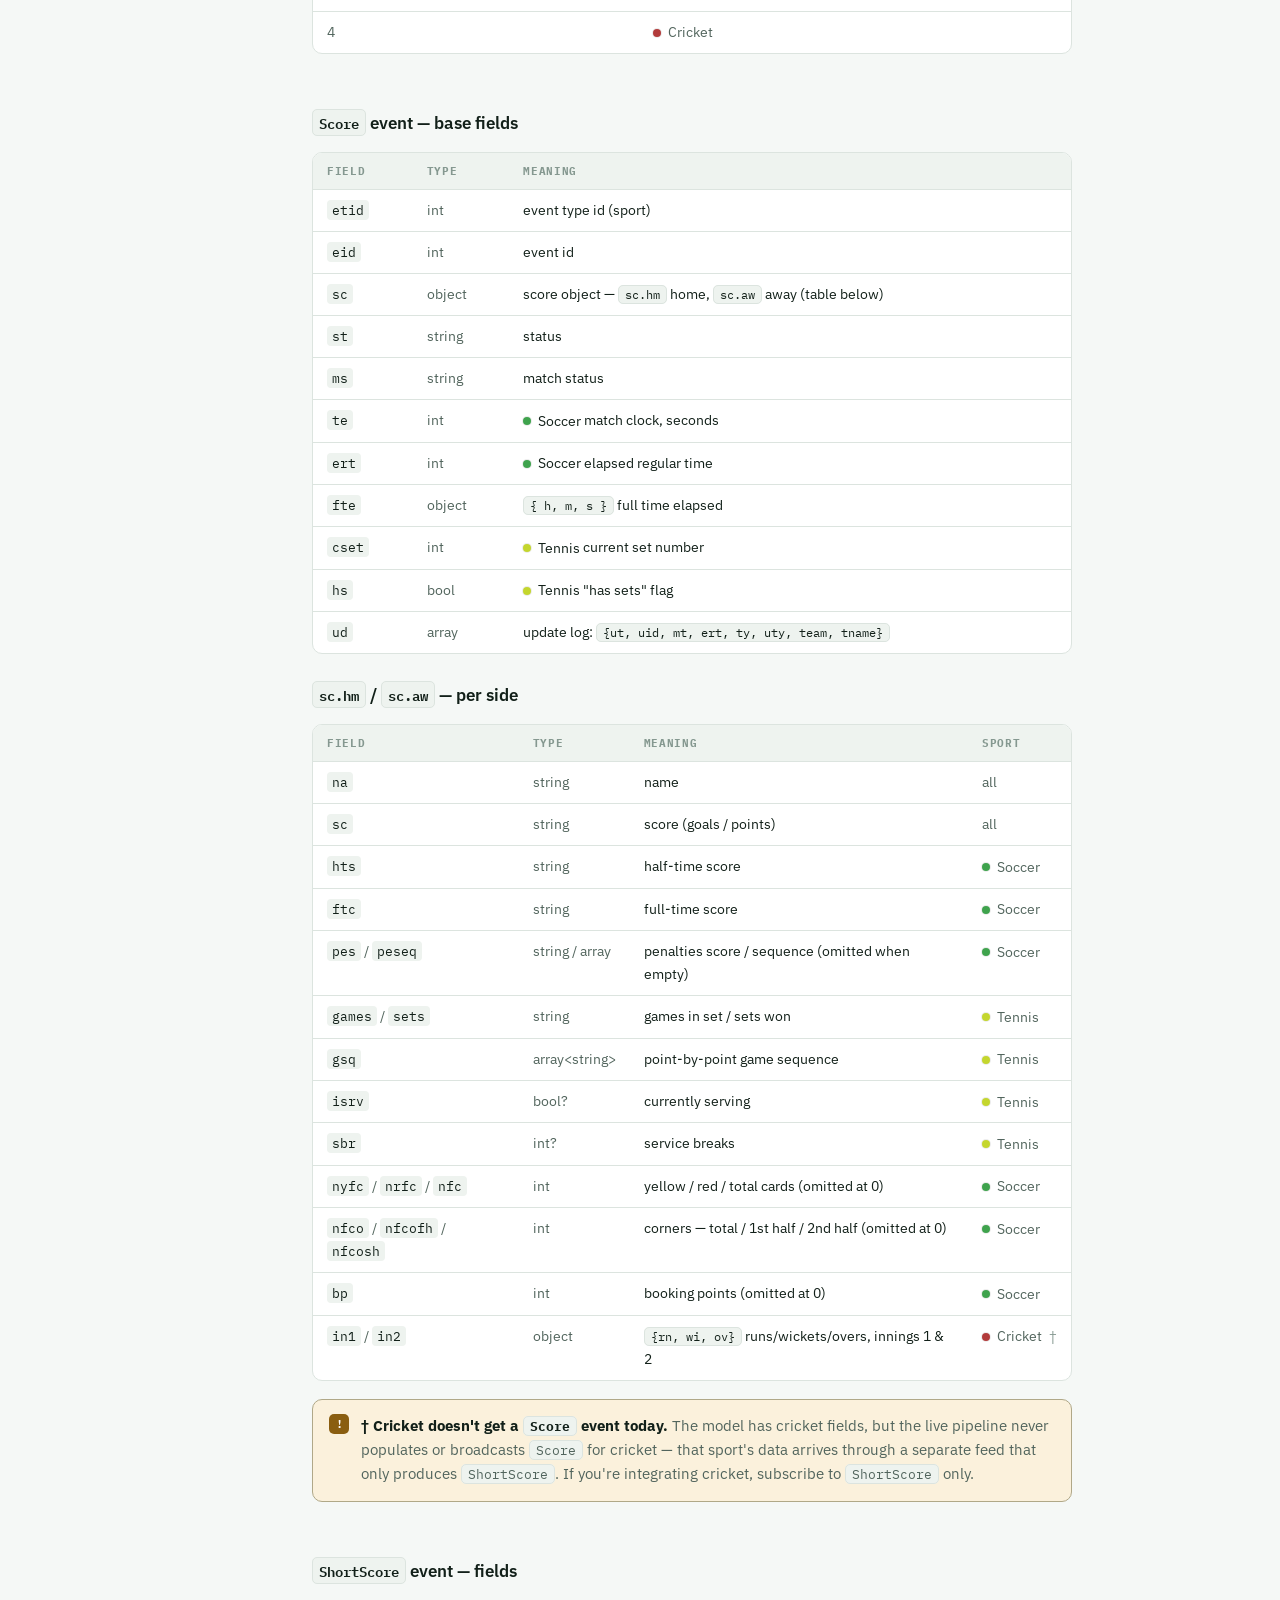
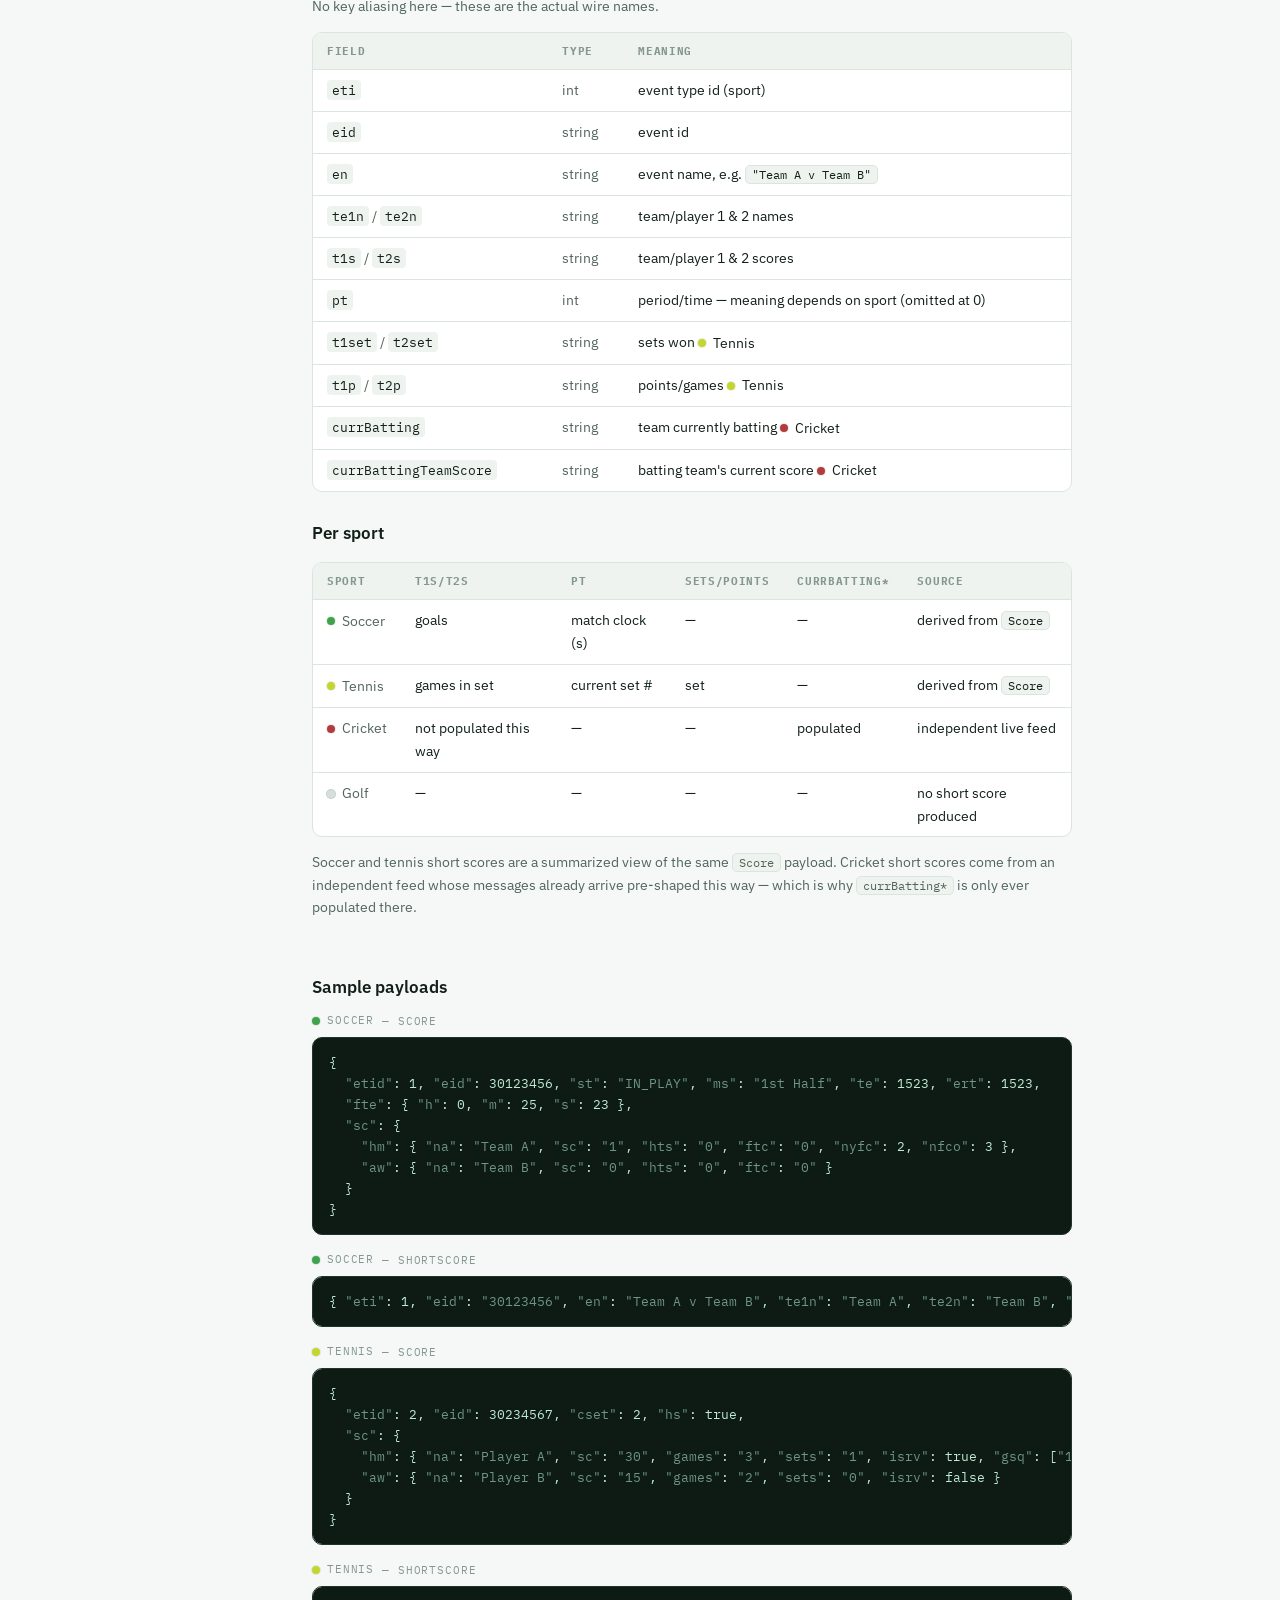
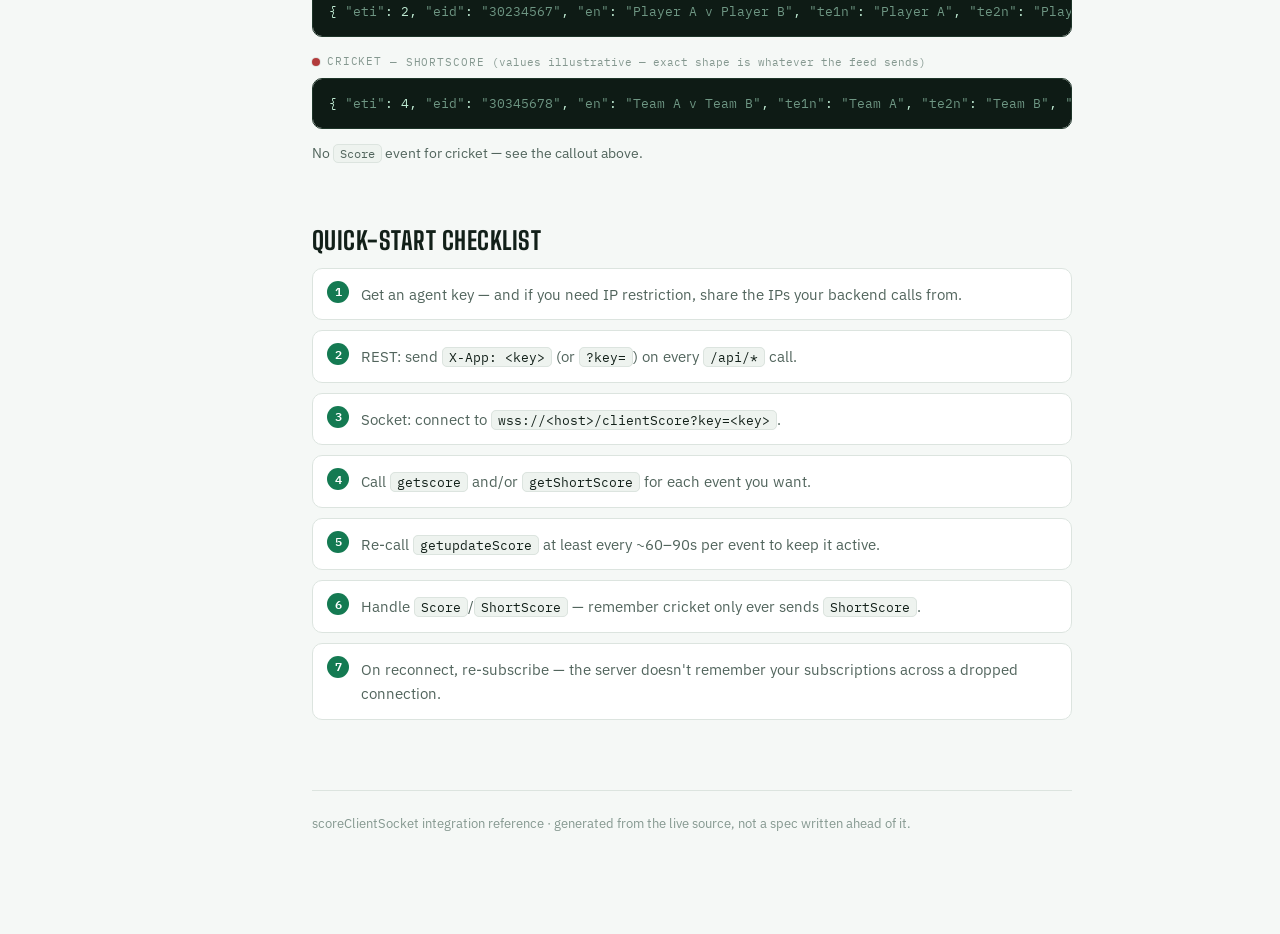
==== commit fad9c1d3: "Remove CheckWidget and widget-proxy endpoints from the docs page Co-Authored-By: Claude Sonnet 5 <no" ====
--- a/scoreClientSocket/wwwroot/docs/index.html
+++ b/scoreClientSocket/wwwroot/docs/index.html
@@ -325,29 +325,6 @@
           </div>
         </div>
 
-        <div class="endpoint">
-          <div class="endpoint-head"><span class="method">GET</span><span class="path">/api/CheckWidget</span></div>
-          <div class="endpoint-body">
-            <p style="margin:0;font-size:.9rem;color:var(--ink-muted);">HEAD-checks a widget URL before you render it, so you don't show a broken embed.</p>
-            <div class="table-wrap"><table>
-              <thead><tr><th>Param</th><th>Type</th><th>Required</th></tr></thead>
-              <tbody><tr><td><code class="fld">url</code></td><td>string</td><td>yes</td></tr></tbody>
-            </table></div>
-            <pre><code>{ <span class="k">"available"</span>: true }</code></pre>
-          </div>
-        </div>
-
-        <div class="endpoint">
-          <div class="endpoint-head"><span class="method">GET</span><span class="path">/api/widget-proxy</span></div>
-          <div class="endpoint-body">
-            <p style="margin:0;font-size:.9rem;color:var(--ink-muted);">Reverse-proxies the Betfair video player, stripping frame-blocking headers so it can be embedded. Only <code class="inline">https://videoplayer.betfair.com/...</code> URLs are allowed — anything else is <span class="status err" style="padding:1px 6px;">400</span>.</p>
-            <div class="table-wrap"><table>
-              <thead><tr><th>Param</th><th>Type</th><th>Required</th></tr></thead>
-              <tbody><tr><td><code class="fld">url</code></td><td>string</td><td class="meaning">yes, must start with the Betfair player origin</td></tr></tbody>
-            </table></div>
-            <p style="font-size:.85rem;color:var(--ink-muted);margin:0;">Returns the proxied HTML, or <span class="status err" style="padding:1px 6px;">502</span> if unreachable.</p>
-          </div>
-        </div>
       </section>
 
       <section id="rest-ops">
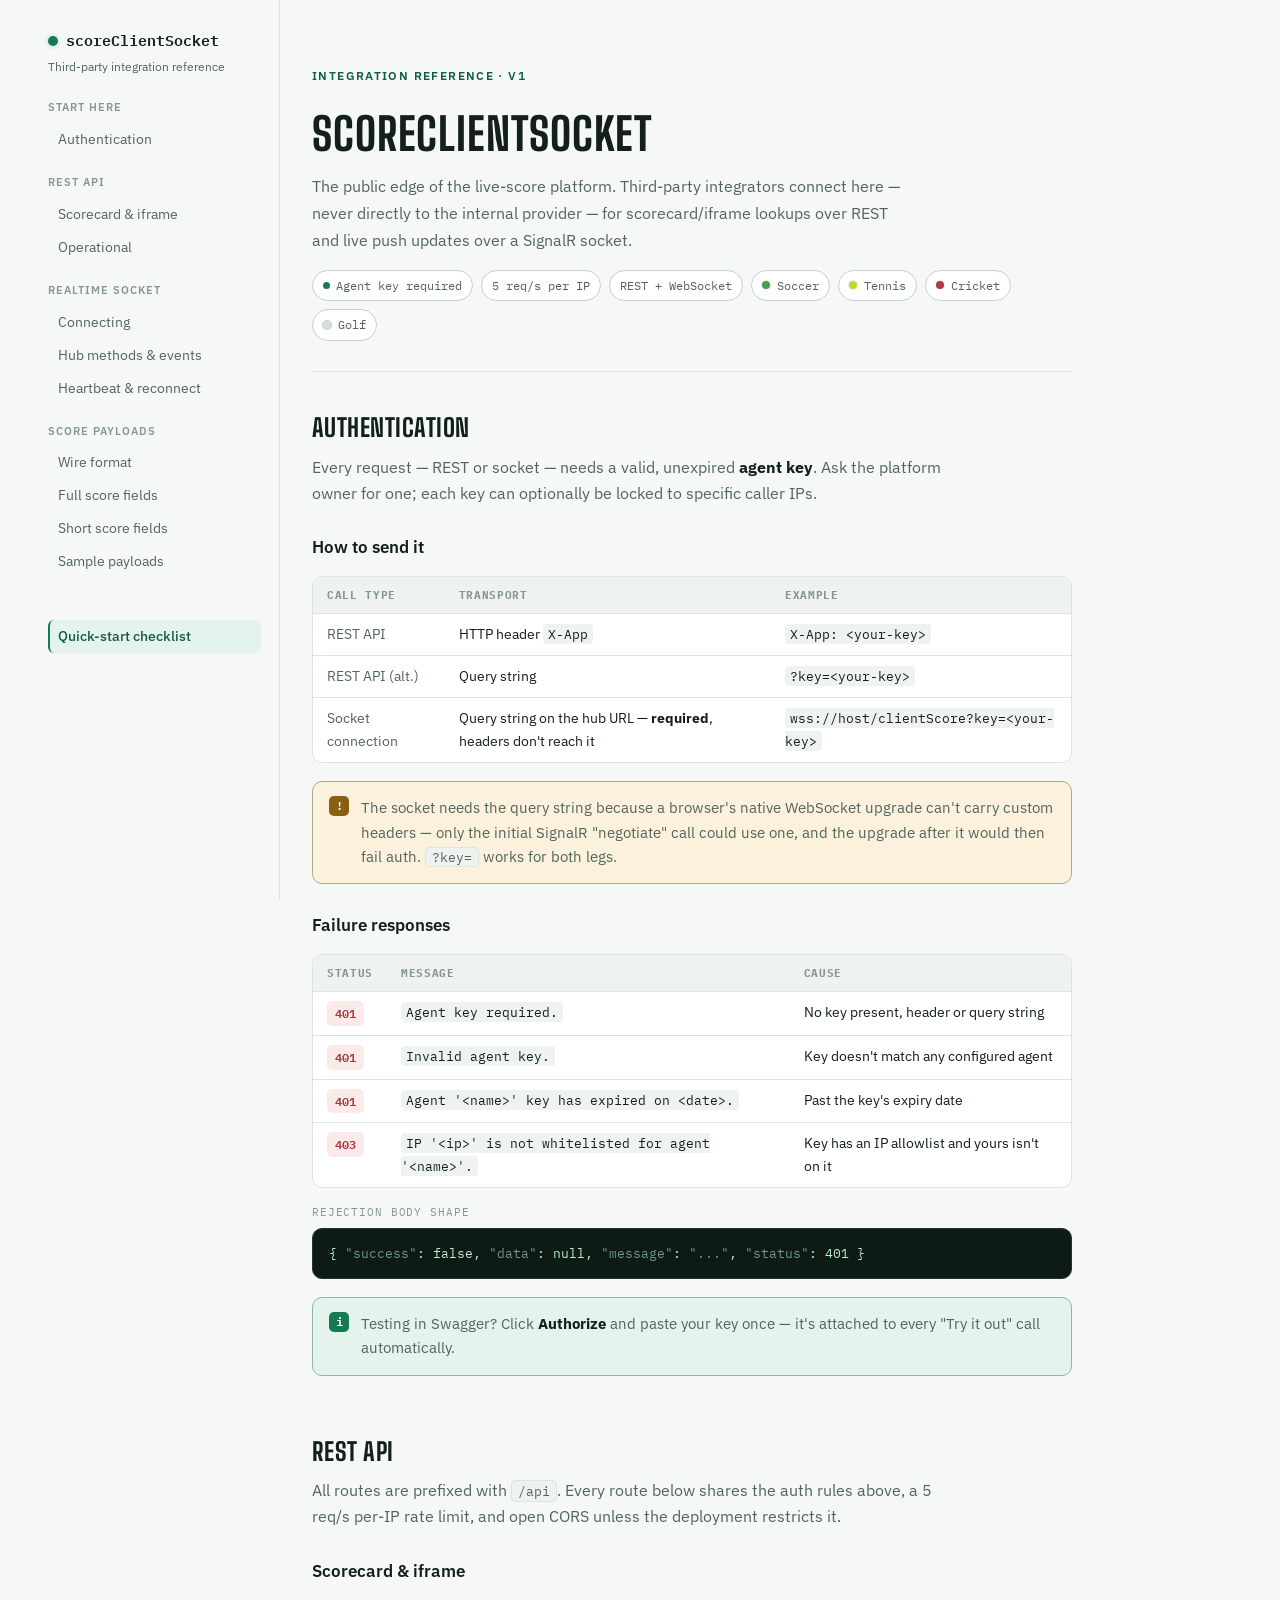
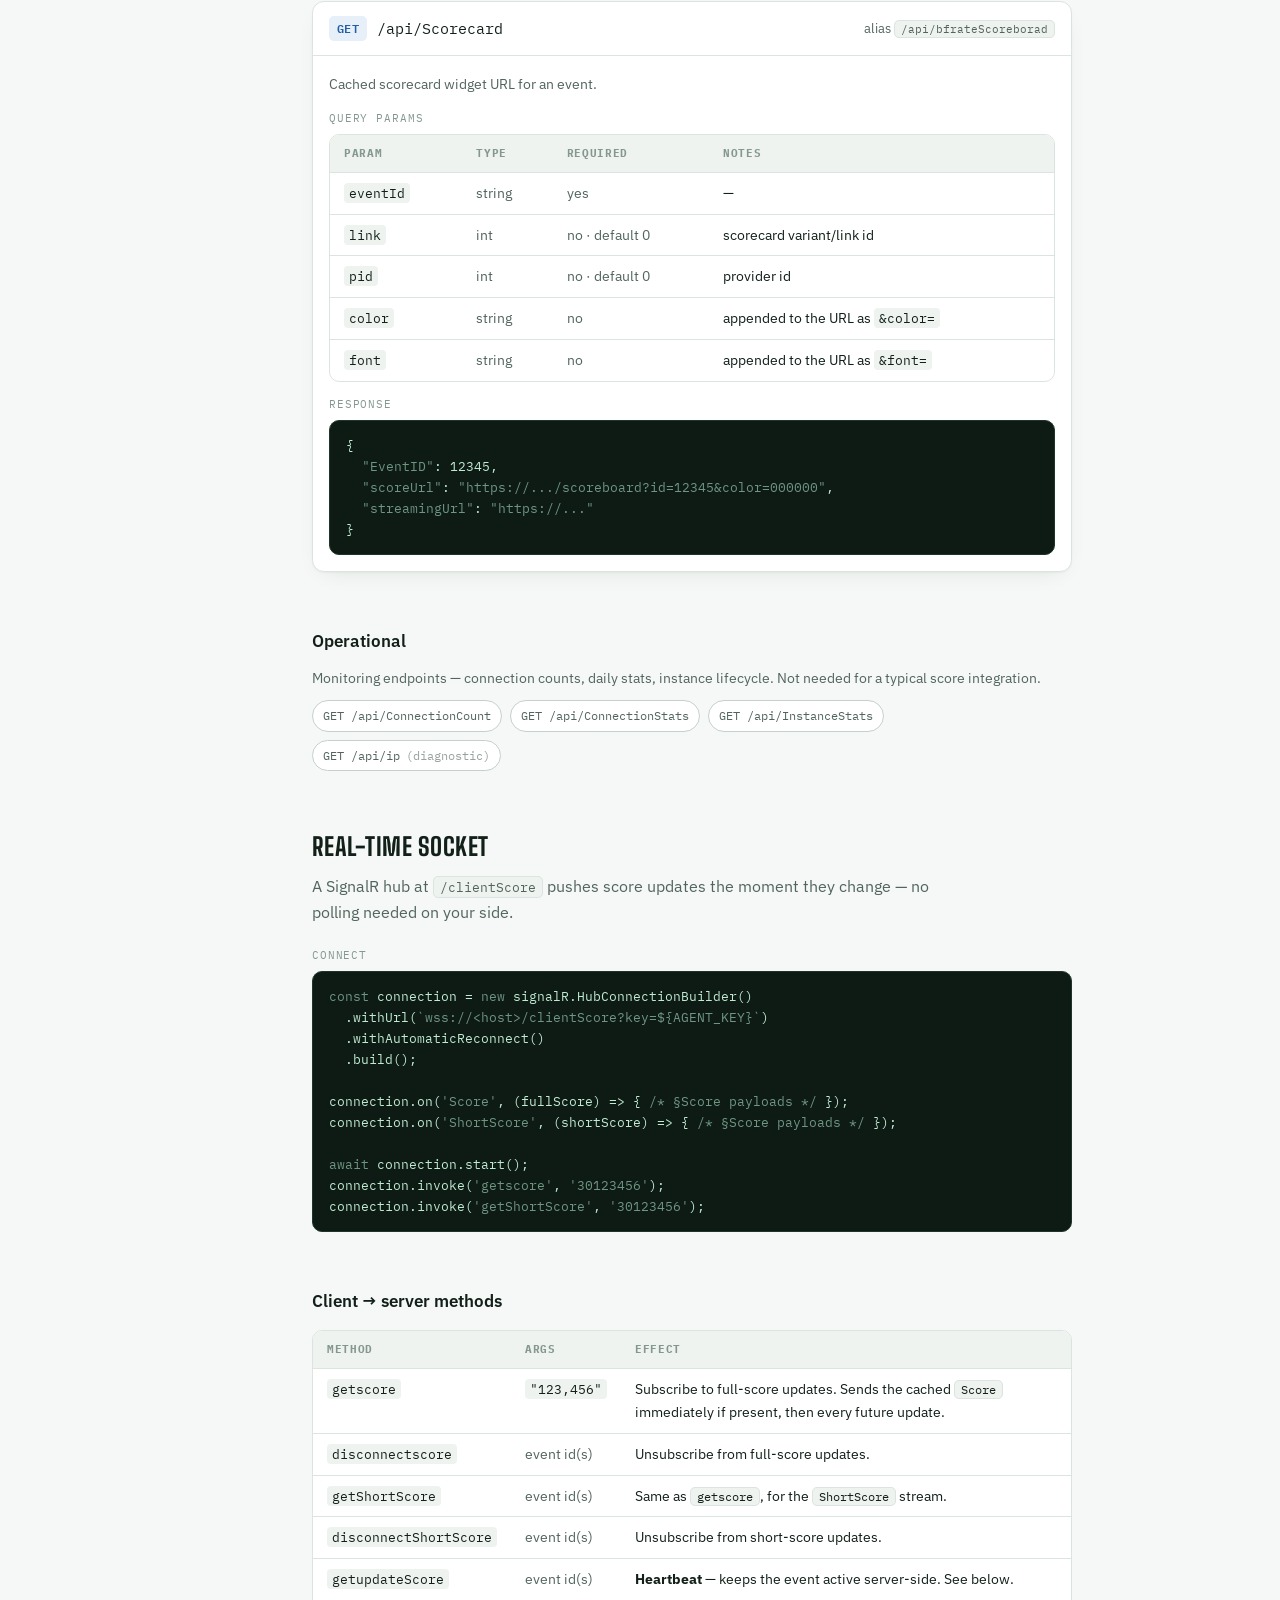
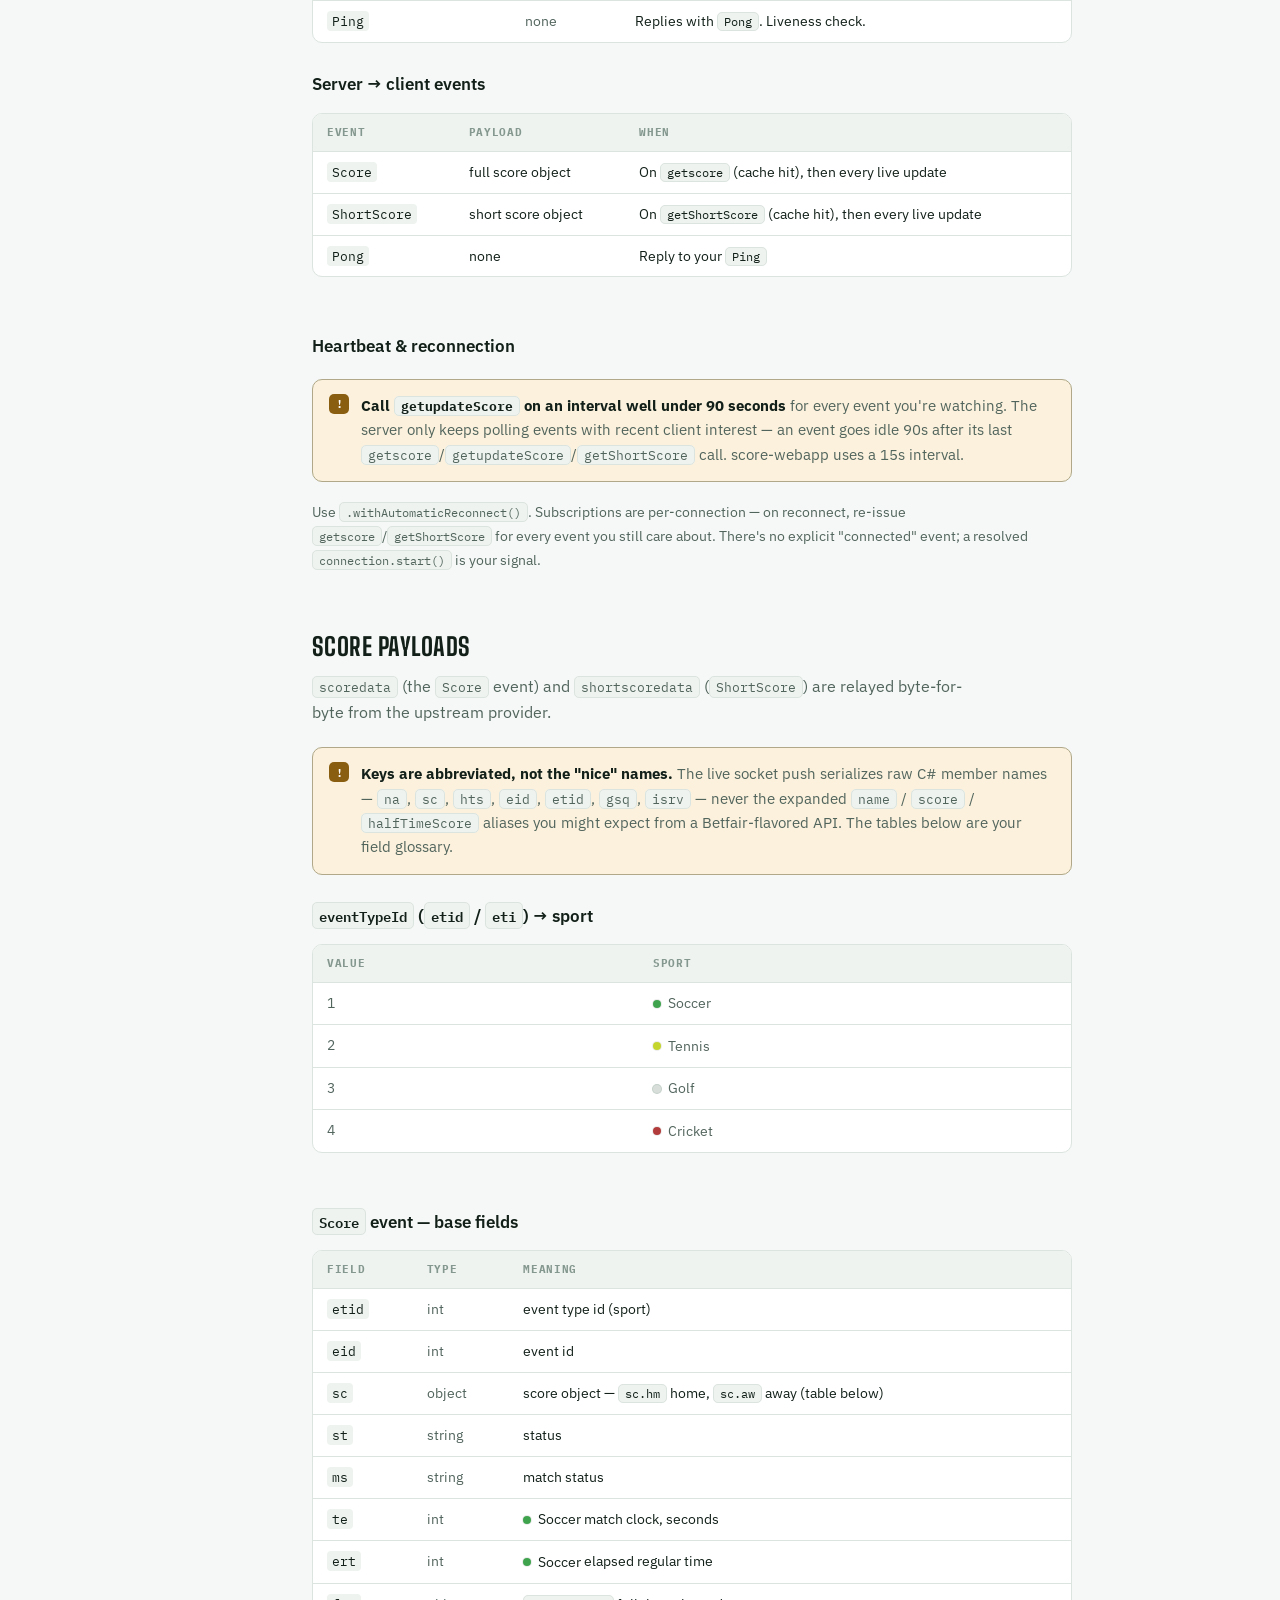
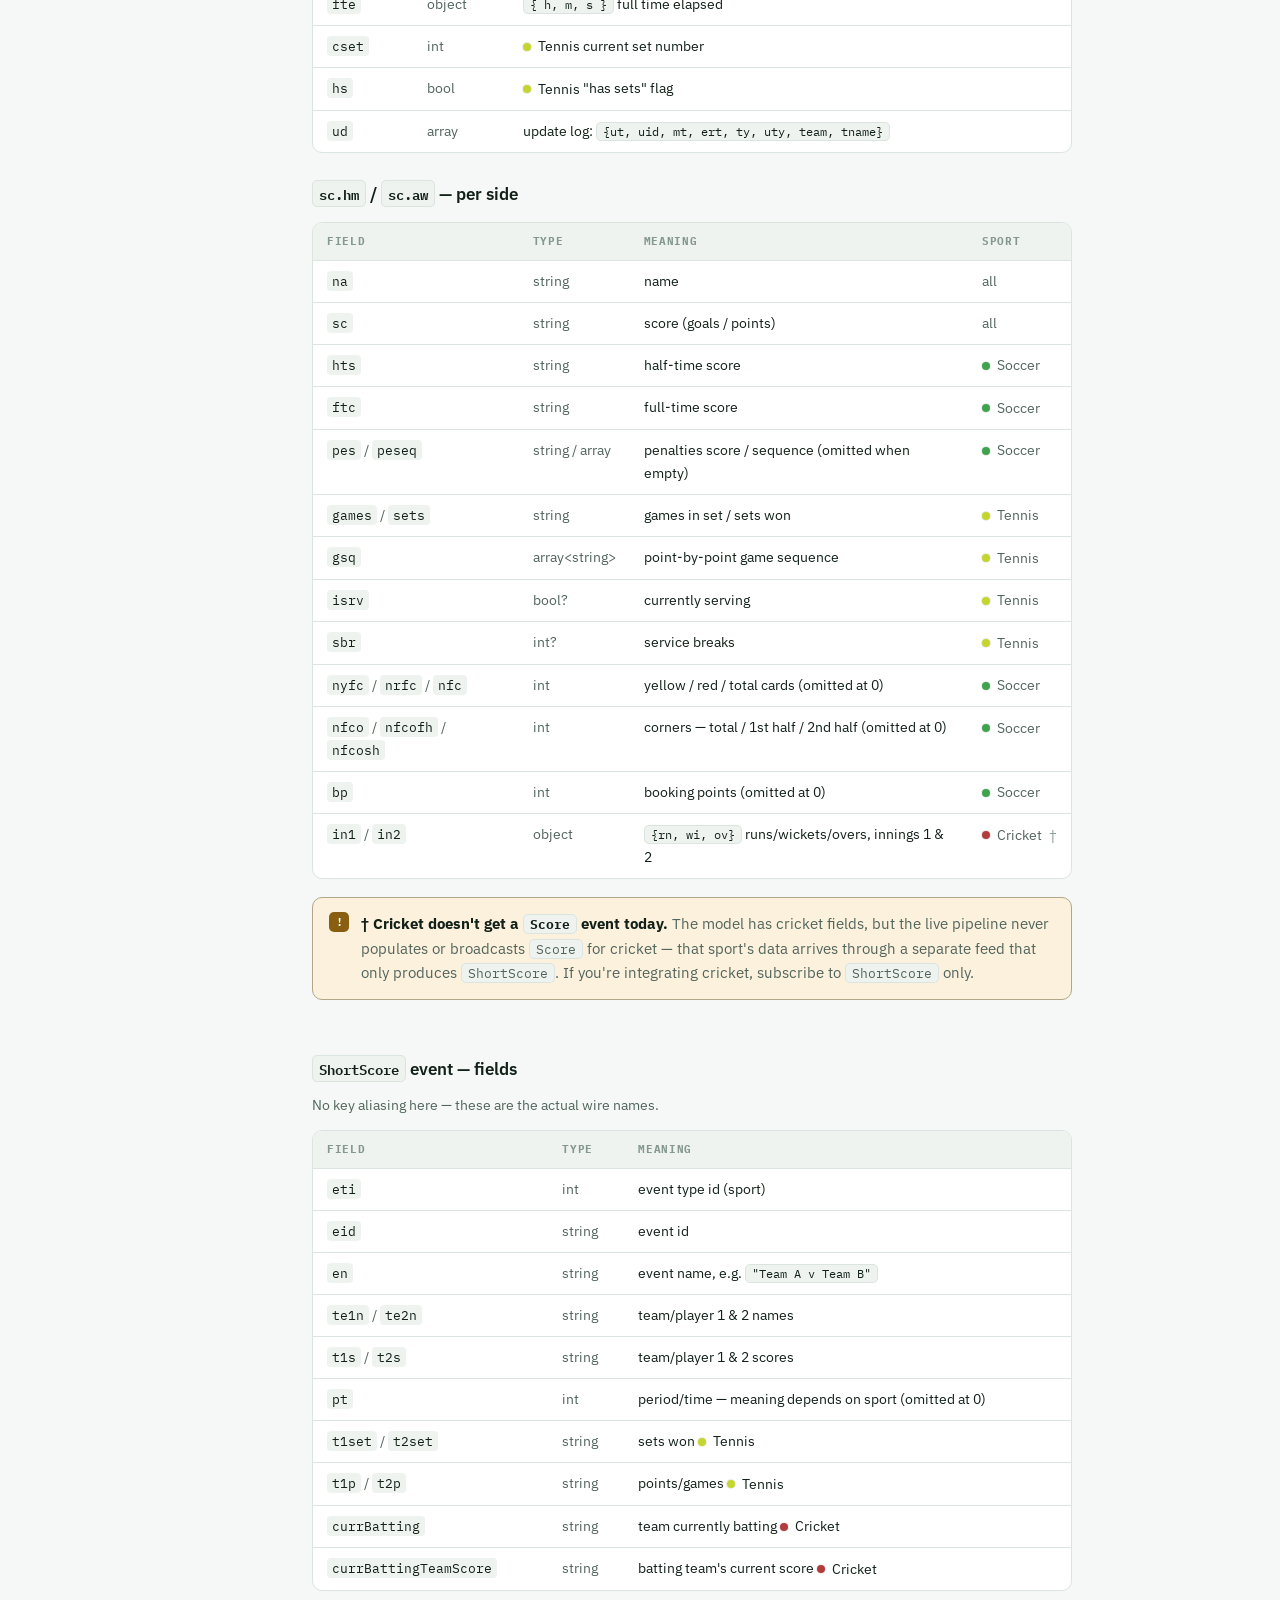
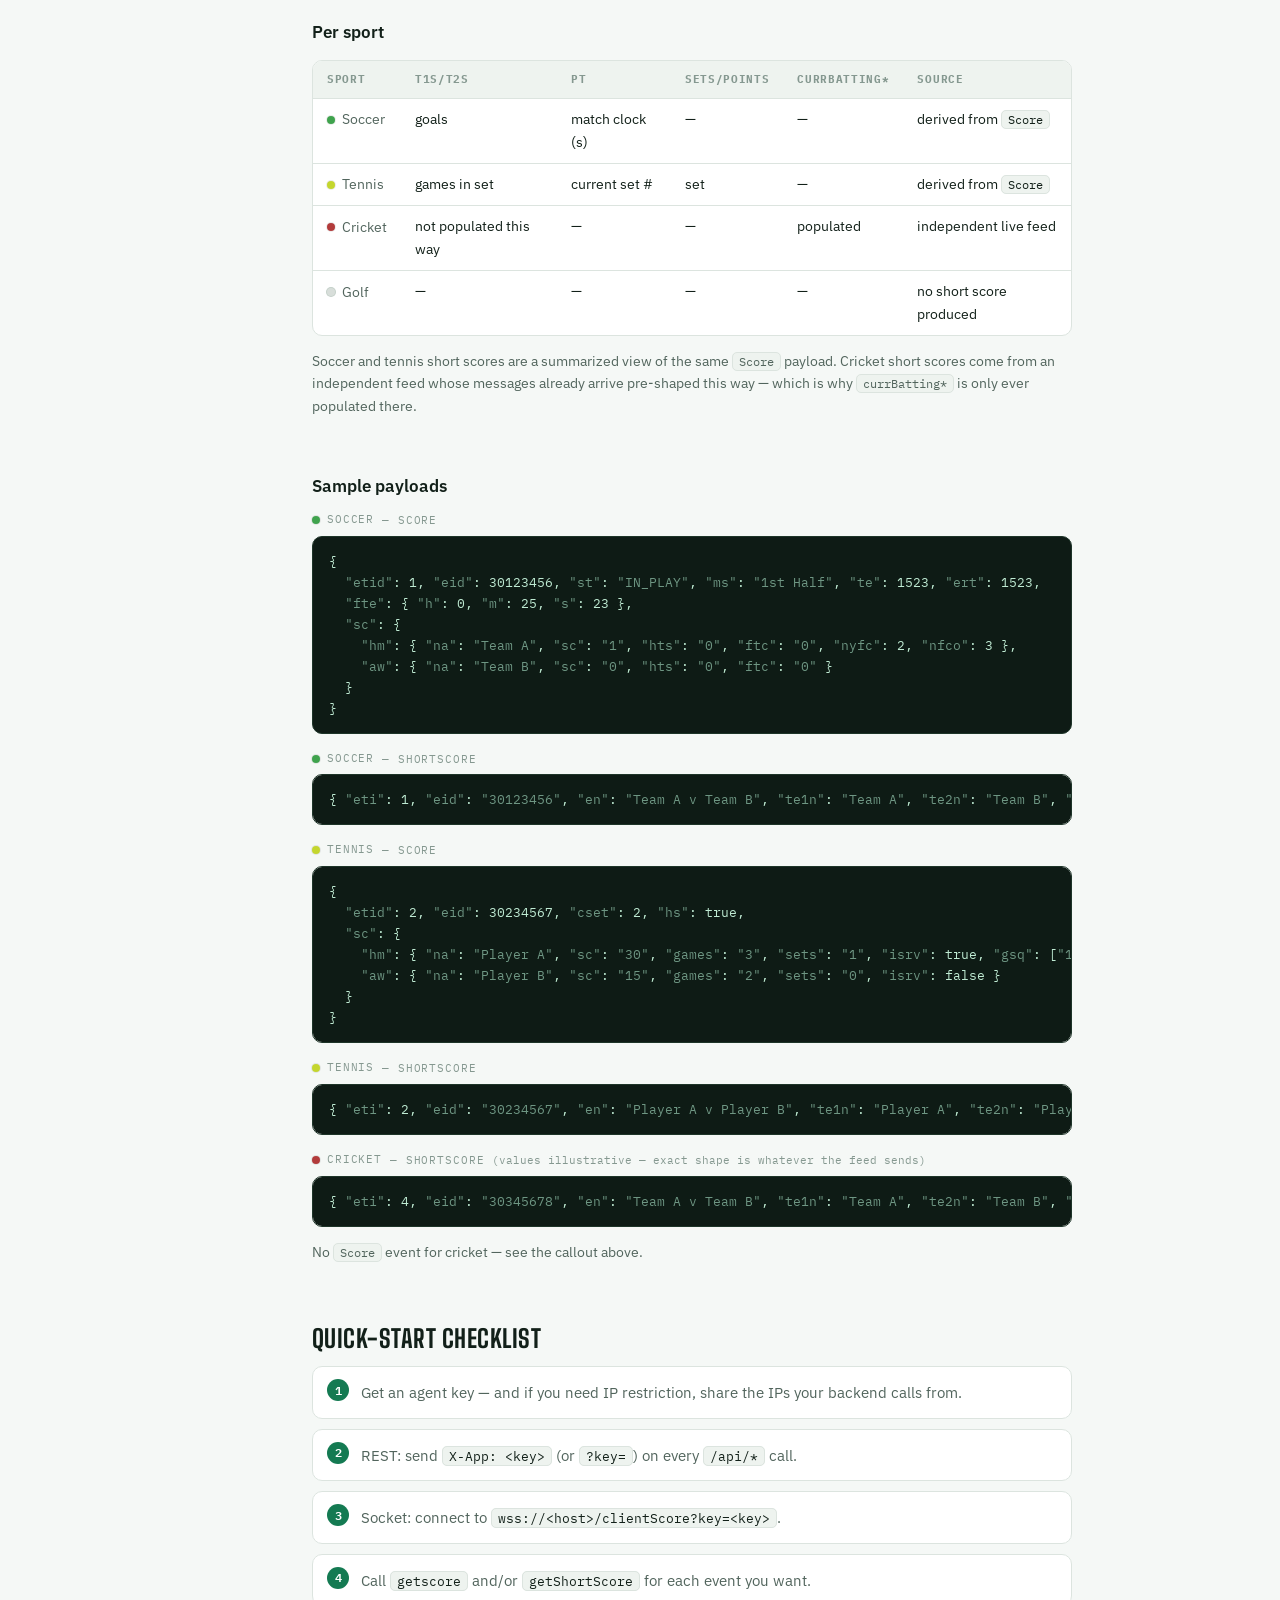
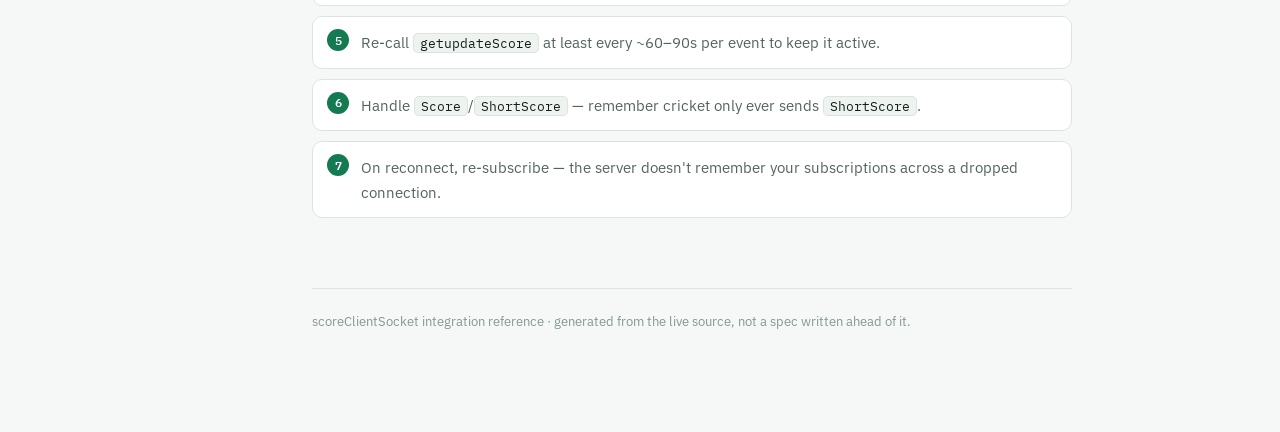
==== commit 32f1241a: "Remove ScoreIframe endpoint from the docs page Co-Authored-By: Claude Sonnet 5 <noreply@anthropic.co" ====
--- a/scoreClientSocket/wwwroot/docs/index.html
+++ b/scoreClientSocket/wwwroot/docs/index.html
@@ -301,30 +301,6 @@
           </div>
         </div>
 
-        <div class="endpoint">
-          <div class="endpoint-head"><span class="method">GET</span><span class="path">/api/ScoreIframe</span></div>
-          <div class="endpoint-body">
-            <p style="margin:0;font-size:.9rem;color:var(--ink-muted);">Embeddable iframe payload for an event — proxied live, not cached.</p>
-            <div>
-              <p class="label-sm">Query params</p>
-              <div class="table-wrap"><table>
-                <thead><tr><th>Param</th><th>Type</th><th>Required</th></tr></thead>
-                <tbody>
-                  <tr><td><code class="fld">eventId</code></td><td>string</td><td>yes</td></tr>
-                  <tr><td><code class="fld">link</code></td><td>int</td><td>no · default 0</td></tr>
-                  <tr><td><code class="fld">color</code></td><td>string</td><td>no</td></tr>
-                  <tr><td><code class="fld">font</code></td><td>string</td><td>no</td></tr>
-                </tbody>
-              </table></div>
-            </div>
-            <div>
-              <p class="label-sm">Response</p>
-              <pre><code>{ <span class="k">"success"</span>: true, <span class="k">"data"</span>: { <span class="k">/* provider iframe payload */</span> }, <span class="k">"message"</span>: <span class="k">""</span>, <span class="k">"status"</span>: 200 }</code></pre>
-              <p style="font-size:.85rem;color:var(--ink-muted);margin:8px 0 0;"><code class="inline">success: false</code> means <code class="inline">eventId</code> was missing, or the upstream provider is unreachable/not configured.</p>
-            </div>
-          </div>
-        </div>
-
       </section>
 
       <section id="rest-ops">
